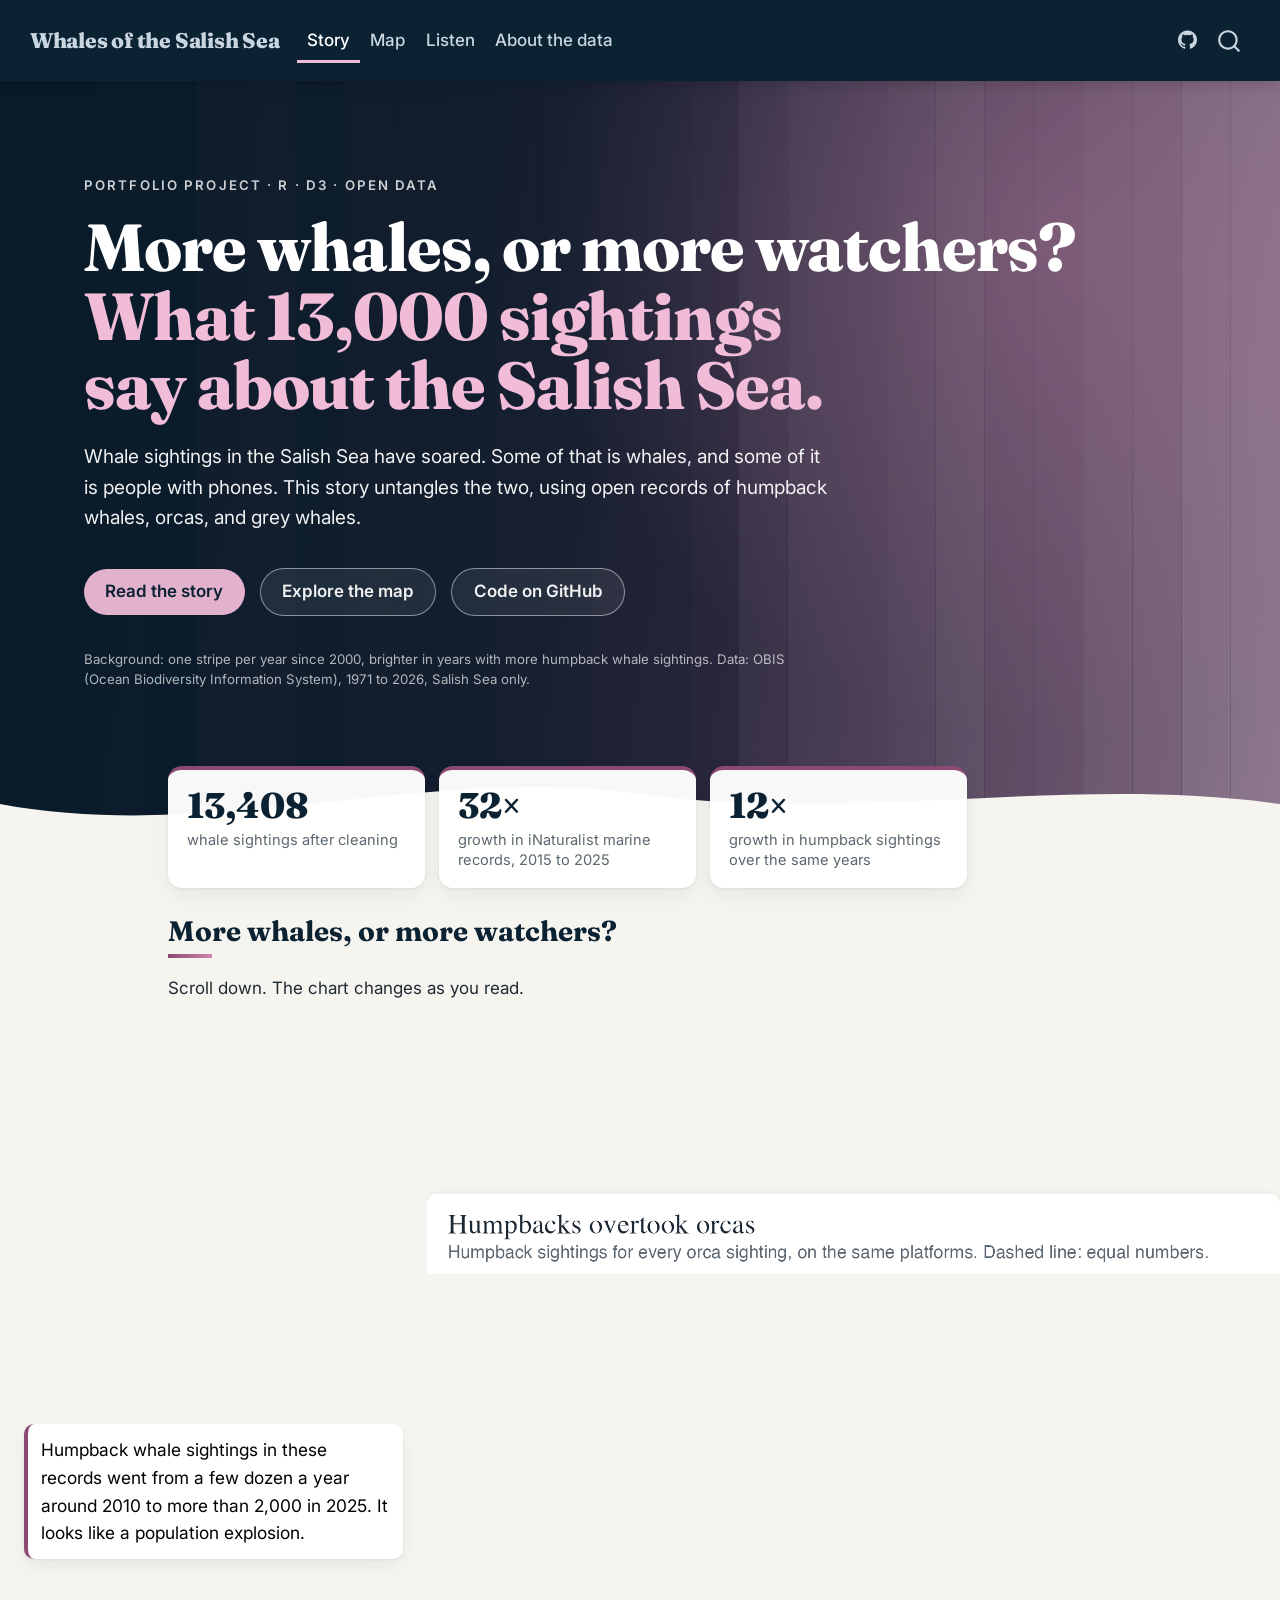
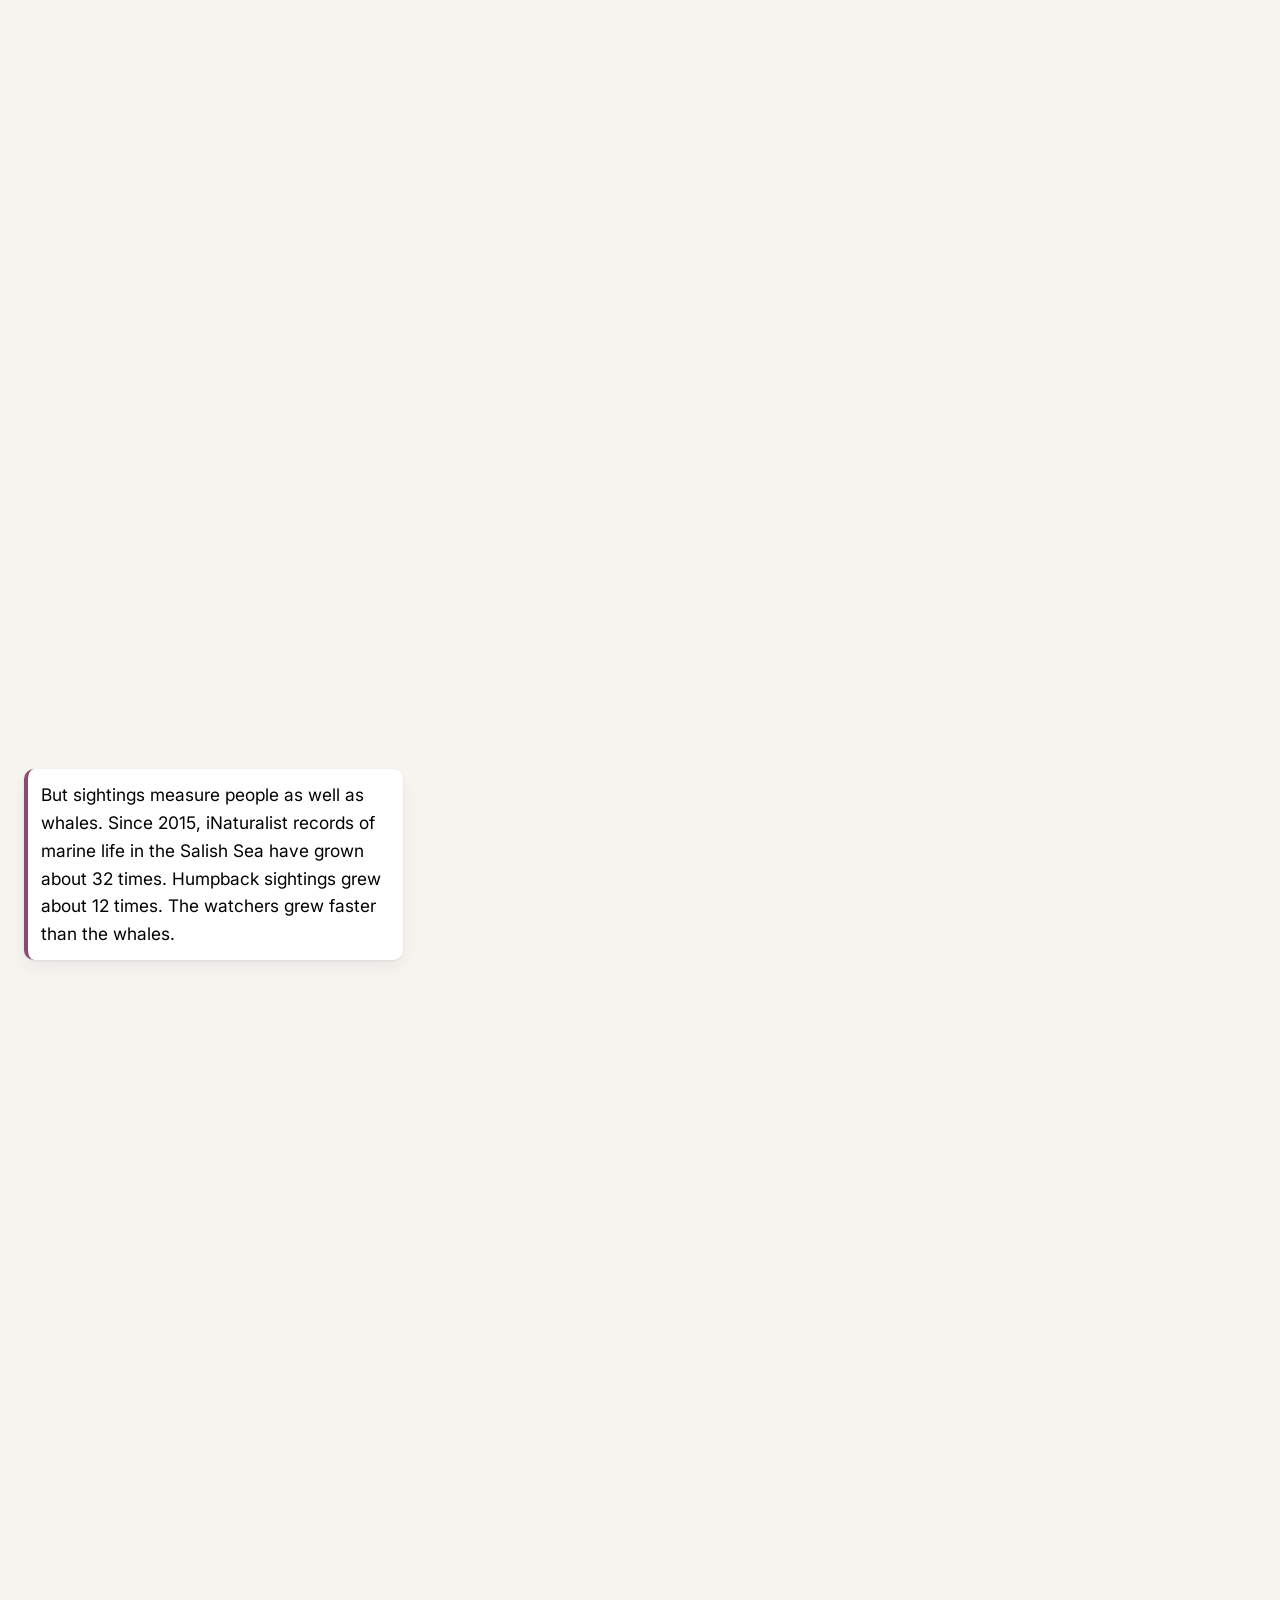
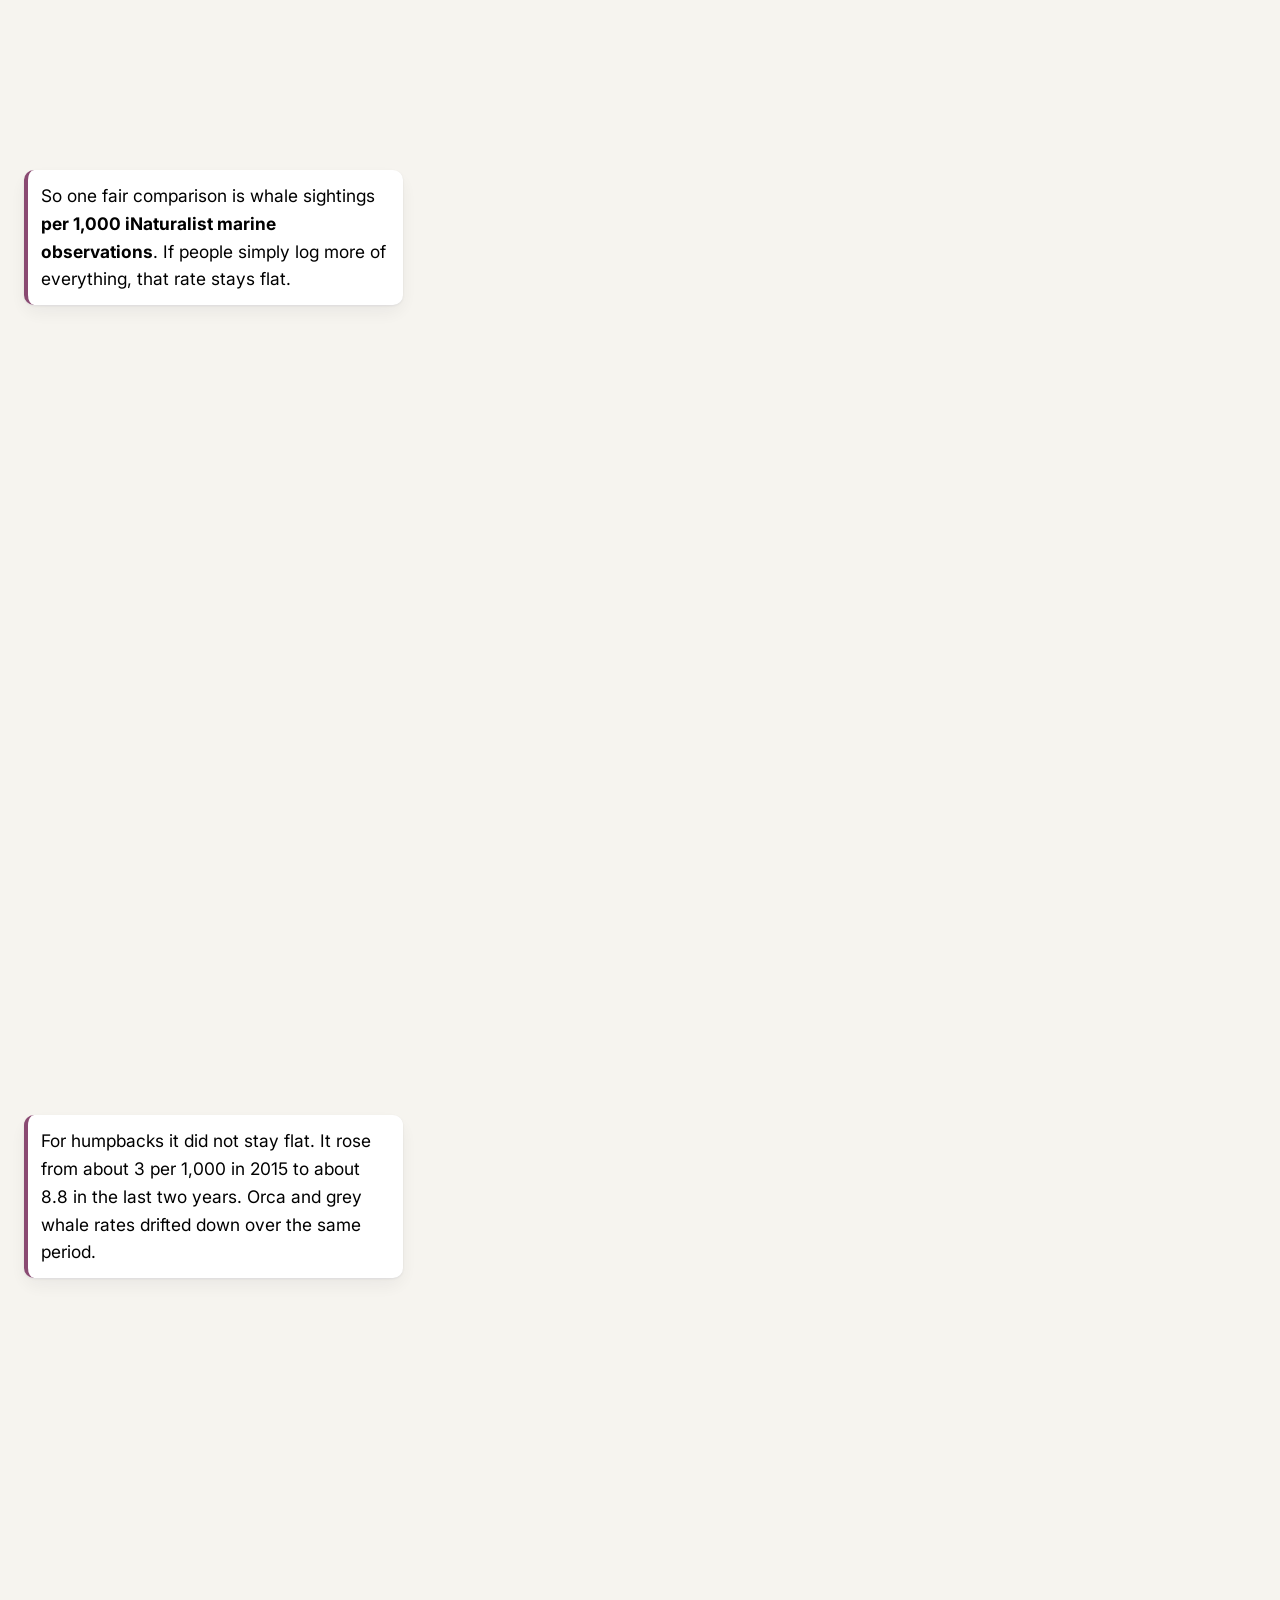
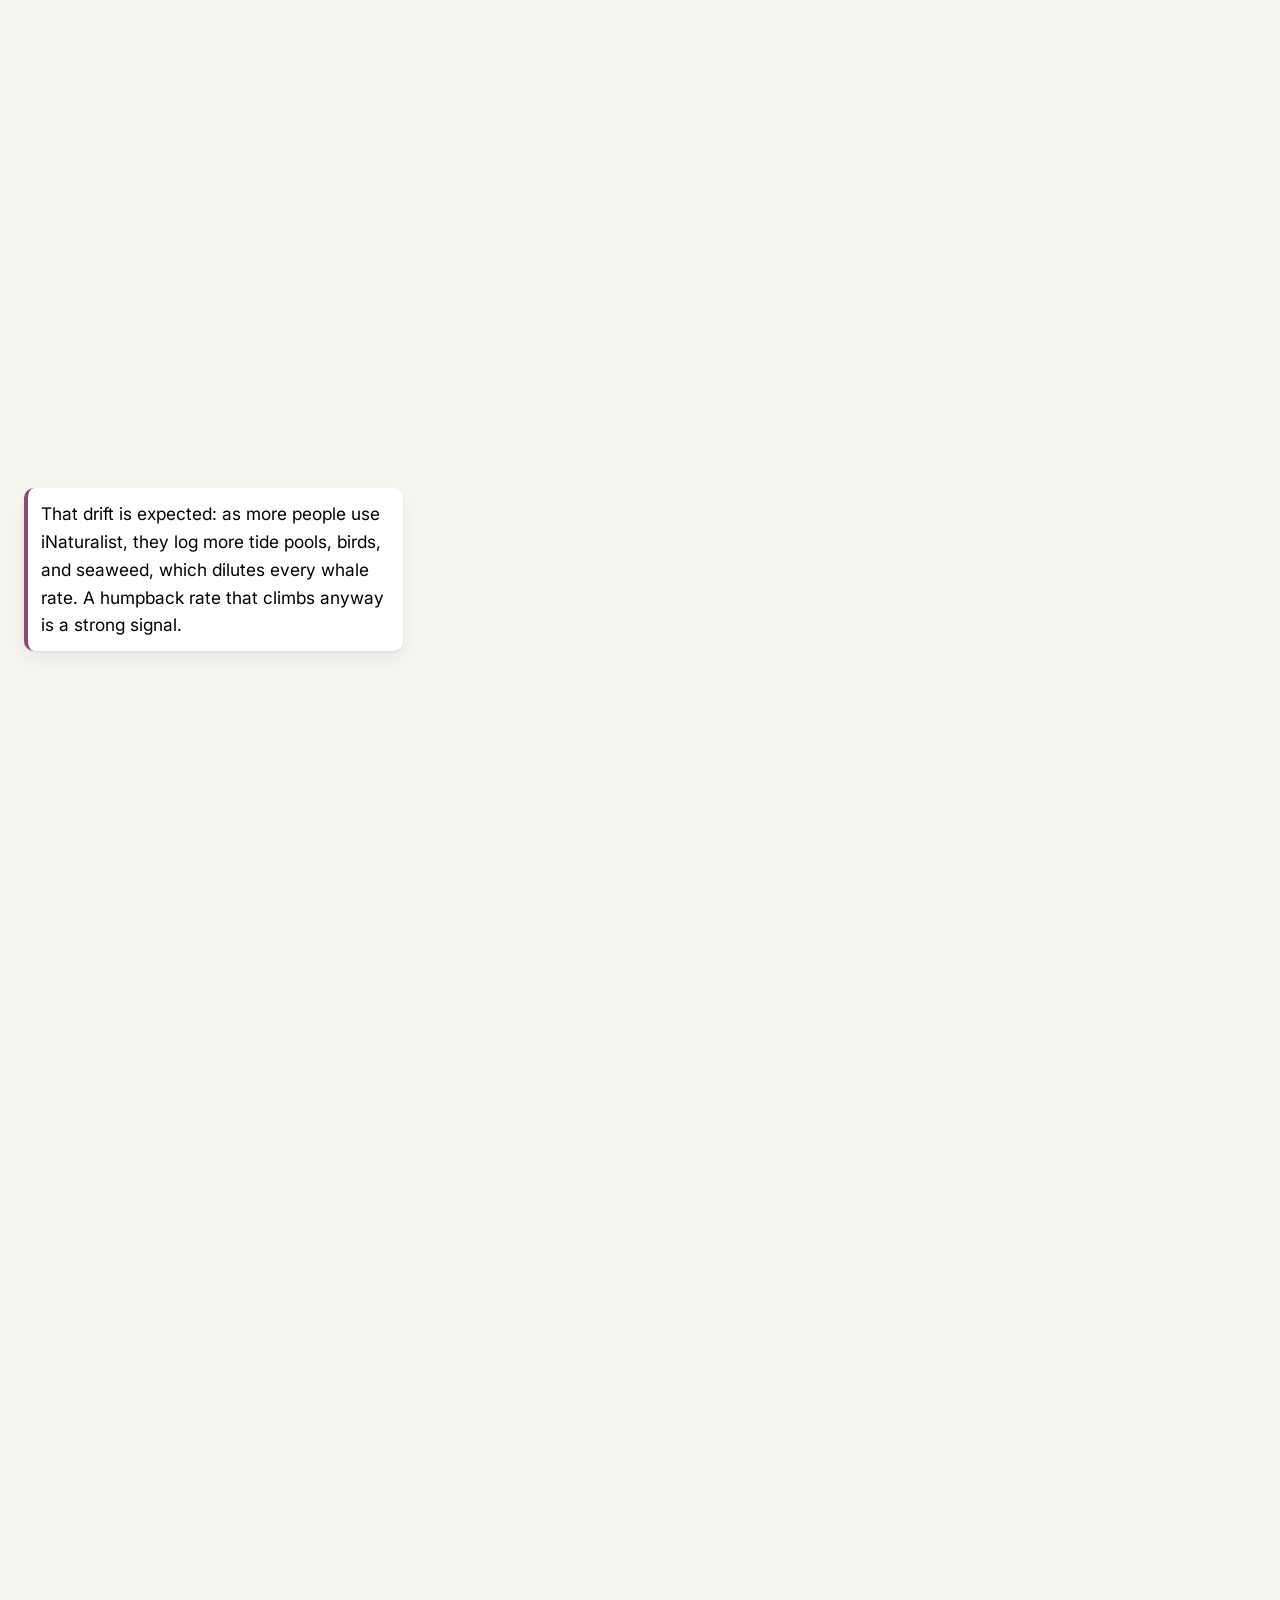
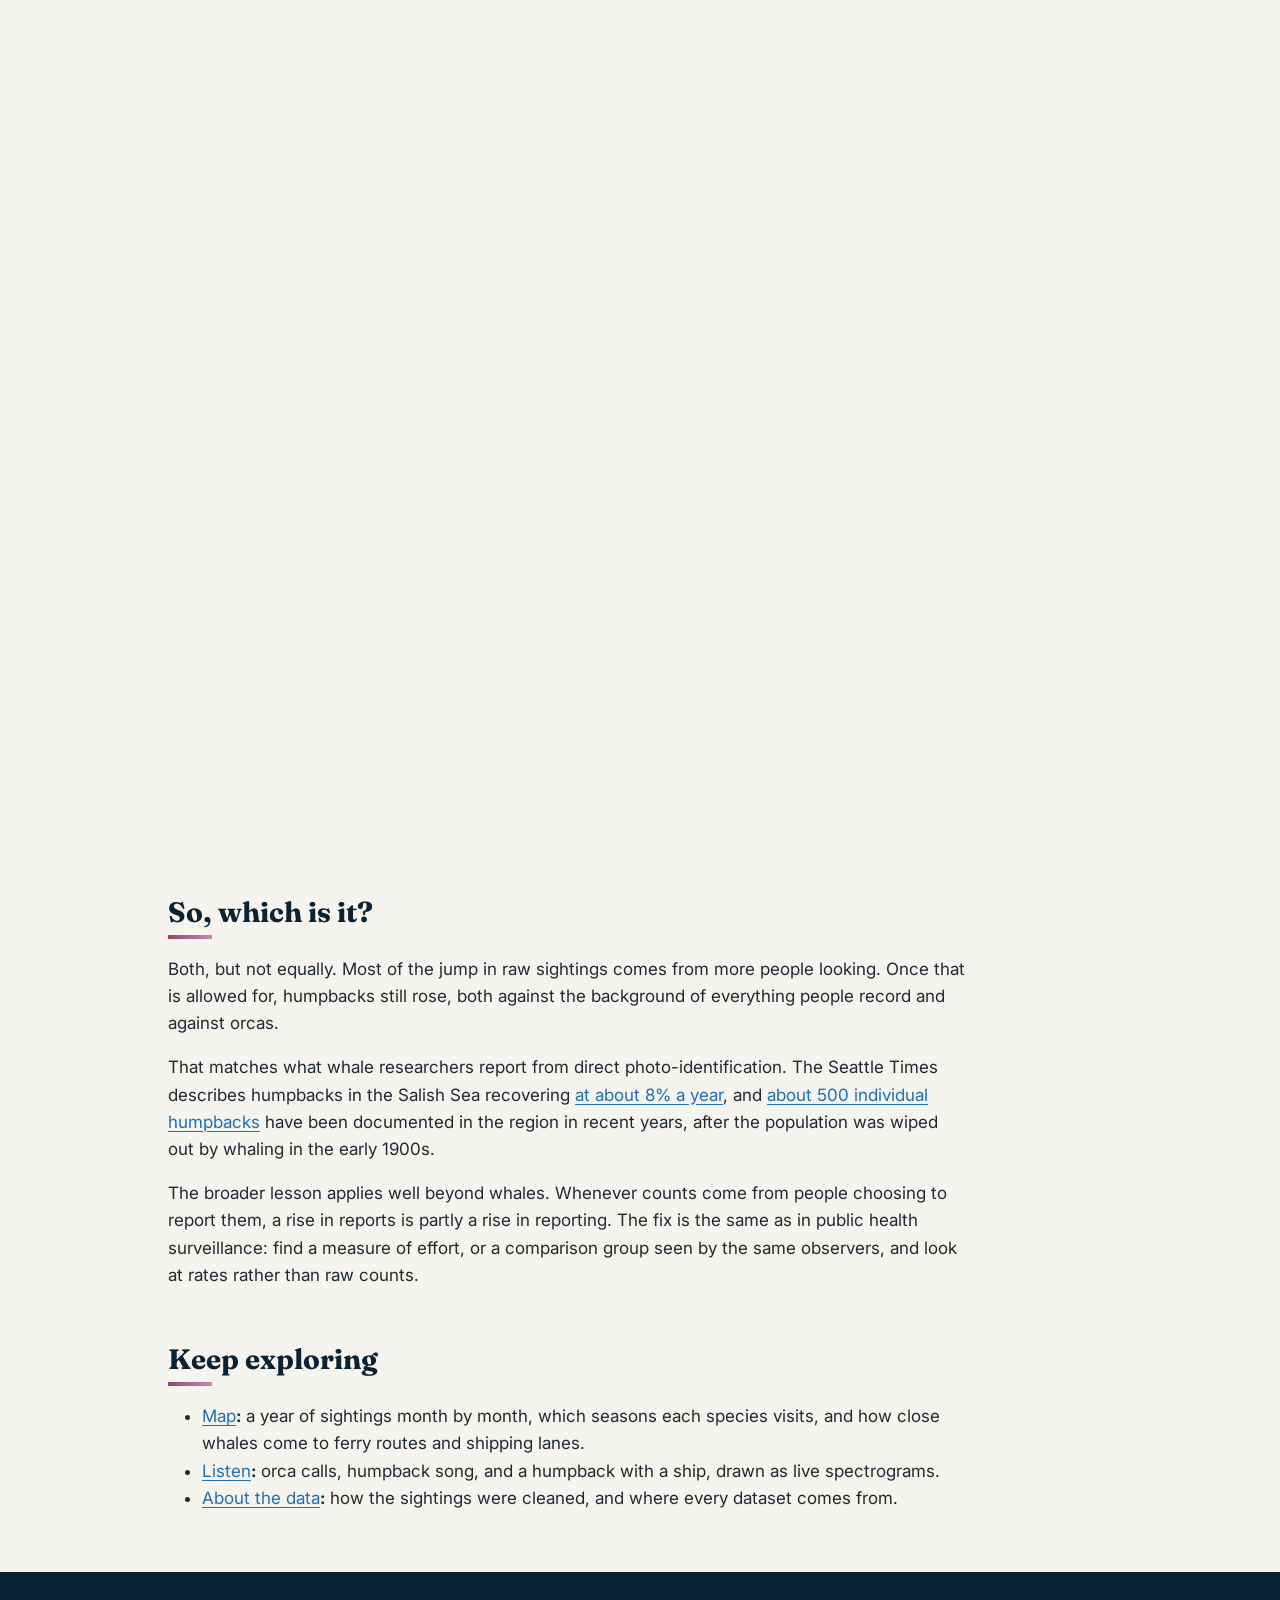
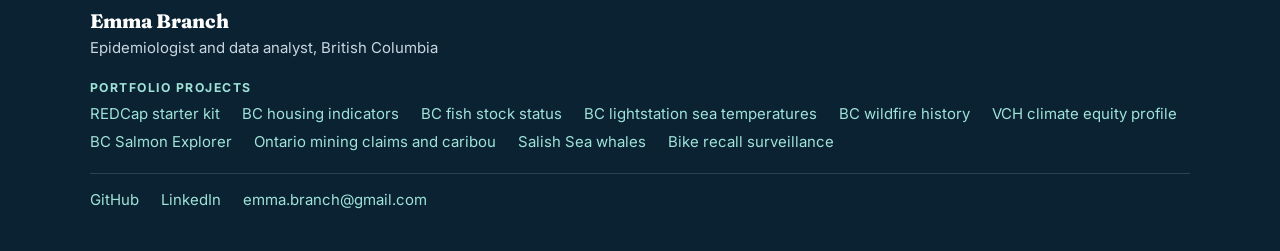
==== docs/index.html @ 7aef1700 "Shared footer with all 10 projects" ====
<!DOCTYPE html>
<html xmlns="http://www.w3.org/1999/xhtml" lang="en" xml:lang="en"><head>

<meta charset="utf-8">
<meta name="generator" content="quarto-1.11.9">

<meta name="viewport" content="width=device-width, initial-scale=1.0, user-scalable=yes">

<meta name="author" content="Emma Branch">
<meta name="description" content="An interactive data story about humpback whales, orcas, and grey whales in the Salish Sea, and how much of the rise in sightings is really more people watching.">

<title>Whales of the Salish Sea: more whales, or more watchers? – Whales of the Salish Sea</title>
<style>
/* Default styles provided by pandoc.
** See https://pandoc.org/MANUAL.html#variables-for-html for config info.
*/
span.smallcaps{font-variant: small-caps;}
div.columns{display: flex; gap: 1.5em;}
div.column{flex: auto;}
@media screen {
div.columns{gap: min(4vw, 1.5em);}
div.column{overflow-x: auto;}
}
div.hanging-indent{margin-left: 1.5em; text-indent: -1.5em;}
ul.task-list{list-style: none;}
ul.task-list li input[type="checkbox"] {
  width: 0.8em;
  margin: 0 0.8em 0.2em -1em; /* quarto-specific, see https://github.com/quarto-dev/quarto-cli/issues/4556 */ 
  vertical-align: middle;
}
</style>


<script src="site_libs/quarto-nav/quarto-nav.js"></script>
<script src="site_libs/quarto-nav/headroom.min.js"></script>
<script src="site_libs/clipboard/clipboard.min.js"></script>
<script src="site_libs/quarto-search/autocomplete.umd.js"></script>
<script src="site_libs/quarto-search/fuse.min.js"></script>
<script src="site_libs/quarto-search/quarto-search.js"></script>
<meta name="quarto:offset" content="./">
<script src="site_libs/quarto-html/quarto.js" type="module"></script>
<script src="site_libs/quarto-html/tabsets/tabsets.js" type="module"></script>
<script src="site_libs/quarto-html/scrollable-regions/scrollable-regions.js" type="module"></script>
<script src="site_libs/quarto-html/popper.min.js"></script>
<script src="site_libs/quarto-html/tippy.umd.min.js"></script>
<script src="site_libs/quarto-html/anchor.min.js"></script>
<link href="site_libs/quarto-html/tippy.css" rel="stylesheet">
<link href="site_libs/quarto-html/quarto-syntax-highlighting-63b5708e65d6cd79cd7618c58d0c21e7.css" rel="stylesheet" class="quarto-color-scheme" id="quarto-text-highlighting-styles">
<link href="site_libs/quarto-html/quarto-syntax-highlighting-dark-447e42e69aaa9833c0ba1b986f430b20.css" rel="stylesheet" class="quarto-color-scheme quarto-color-alternate" id="quarto-text-highlighting-styles">
<link href="site_libs/quarto-html/quarto-syntax-highlighting-63b5708e65d6cd79cd7618c58d0c21e7.css" rel="stylesheet" class="quarto-color-scheme-extra" id="quarto-text-highlighting-styles">
<script src="site_libs/bootstrap/bootstrap.min.js"></script>
<link href="site_libs/bootstrap/bootstrap-icons.css" rel="stylesheet">
<link href="site_libs/bootstrap/bootstrap-c3cf5d4534fd315db667bc5eae8d5d2c.min.css" rel="stylesheet" append-hash="true" class="quarto-color-scheme" id="quarto-bootstrap" data-mode="light">
<link href="site_libs/bootstrap/bootstrap-dark-dc28e4962d697a7794aa7ddeae166605.min.css" rel="stylesheet" append-hash="true" class="quarto-color-scheme quarto-color-alternate" id="quarto-bootstrap" data-mode="light">
<link href="site_libs/bootstrap/bootstrap-c3cf5d4534fd315db667bc5eae8d5d2c.min.css" rel="stylesheet" append-hash="true" class="quarto-color-scheme-extra" id="quarto-bootstrap" data-mode="light">
<script src="site_libs/quarto-contrib/intersection-observer-polyfill-1.0.0/intersection-observer.js"></script>
<script src="site_libs/quarto-contrib/scrollama-3.2.0/scrollama.min.js"></script>
<script src="site_libs/quarto-contrib/closeread-0.1.0/closeread.js"></script>
<script id="quarto-search-options" type="application/json">{
  "location": "navbar",
  "copy-button": false,
  "collapse-after": 3,
  "panel-placement": "end",
  "type": "overlay",
  "limit": 50,
  "keyboard-shortcut": [
    "f",
    "/",
    "s"
  ],
  "show-item-context": false,
  "language": {
    "search-no-results-text": "No results",
    "search-matching-documents-text": "matching documents",
    "search-copy-link-title": "Copy link to search",
    "search-hide-matches-text": "Hide additional matches",
    "search-more-match-text": "more match in this document",
    "search-more-matches-text": "more matches in this document",
    "search-clear-button-title": "Clear",
    "search-text-placeholder": "",
    "search-detached-cancel-button-title": "Cancel",
    "search-submit-button-title": "Submit",
    "search-label": "Search"
  }
}</script>
<meta cr-debug-mode="false">
<meta cr-remove-header-space="false">


<link rel="stylesheet" href="site_libs/quarto-contrib/quarto-project/qmd-lab/closeread/closeread.css">
</head>

<body class="nav-fixed quarto-light"><a id="quarto-skip-link" class="visually-hidden-focusable" href="#quarto-document-content">Skip to main content</a>

<div id="quarto-search-results"></div>
  <header id="quarto-header" class="headroom fixed-top">
    <nav class="navbar navbar-expand-lg " data-bs-theme="dark" aria-label="Site">
      <div class="navbar-container container-fluid">
      <div class="navbar-brand-container mx-auto">
    <a class="navbar-brand" href="./index.html">
    <span class="navbar-title">Whales of the Salish Sea</span>
    </a>
  </div>
          <button class="navbar-toggler" type="button" data-bs-toggle="collapse" data-bs-target="#navbarCollapse" aria-controls="navbarCollapse" aria-expanded="false" aria-label="Toggle navigation" onclick="if (window.quartoToggleHeadroom) { window.quartoToggleHeadroom(); }">
  <span class="navbar-toggler-icon"></span>
</button>
          <div class="collapse navbar-collapse" id="navbarCollapse">
            <ul class="navbar-nav navbar-nav-scroll me-auto">
  <li class="nav-item">
    <a class="nav-link active" href="./index.html" aria-current="page"> 
<span class="menu-text">Story</span></a>
  </li>  
  <li class="nav-item">
    <a class="nav-link" href="./map.html"> 
<span class="menu-text">Map</span></a>
  </li>  
  <li class="nav-item">
    <a class="nav-link" href="./listen.html"> 
<span class="menu-text">Listen</span></a>
  </li>  
  <li class="nav-item">
    <a class="nav-link" href="./about.html"> 
<span class="menu-text">About the data</span></a>
  </li>  
</ul>
            <ul class="navbar-nav navbar-nav-scroll ms-auto">
  <li class="nav-item compact">
    <a class="nav-link" href="https://github.com/emmabranch/salish-sea-whales"> <i class="bi bi-github" role="img" aria-label="Code on GitHub">
</i> 
<span class="menu-text"></span></a>
  </li>  
</ul>
          </div> <!-- /navcollapse -->
            <div class="quarto-navbar-tools">
</div>
            <div id="quarto-search" class="" title="Search"></div>
      </div> <!-- /container-fluid -->
    </nav>
</header>
<!-- content -->
<div id="quarto-content" class="quarto-container page-columns page-rows-contents page-layout-full page-navbar">
<!-- sidebar -->
<!-- margin-sidebar -->
    
<!-- main -->
<main class="content page-columns page-full column-body" id="quarto-document-content" tabindex="-1">
      <!-- user-provided yaml closeread style options -->
      <style>
        :root {
          --cr-narrative-background-color-overlay: rgba(11, 34, 51, 0.92);
--cr-narrative-background-color-sidebar: transparent;
--cr-section-background-color: transparent;
--cr-narrative-text-color-overlay: #ffffff;
        }
      </style>
    

<header id="title-block-header" class="quarto-title-block default">
<div class="quarto-title">
</div>

<div>
  <div class="description">
    An interactive data story about humpback whales, orcas, and grey whales in the Salish Sea, and how much of the rise in sightings is really more people watching.
  </div>
</div>


<div class="quarto-title-meta column-body">

    <div>
    <div class="quarto-title-meta-heading">Author</div>
    <div class="quarto-title-meta-contents">
             <p>Emma Branch </p>
          </div>
  </div>
    
  
    
  </div>
  


</header>


<div class="hero-full column-screen">
<div class="hero-bg">
<svg viewbox="0 0 26 1" preserveaspectratio="none" aria-hidden="true">
<rect x="0" y="0" width="1" height="1" fill="#22324A"></rect><rect x="1" y="0" width="1" height="1" fill="#22324A"></rect><rect x="2" y="0" width="1" height="1" fill="#3A354F"></rect><rect x="3" y="0" width="1" height="1" fill="#22324A"></rect><rect x="4" y="0" width="1" height="1" fill="#724164"></rect><rect x="5" y="0" width="1" height="1" fill="#7A4469"></rect><rect x="6" y="0" width="1" height="1" fill="#463752"></rect><rect x="7" y="0" width="1" height="1" fill="#673D5D"></rect><rect x="8" y="0" width="1" height="1" fill="#5F3A58"></rect><rect x="9" y="0" width="1" height="1" fill="#5B3A57"></rect><rect x="10" y="0" width="1" height="1" fill="#6D3F61"></rect><rect x="11" y="0" width="1" height="1" fill="#724164"></rect><rect x="12" y="0" width="1" height="1" fill="#82476D"></rect><rect x="13" y="0" width="1" height="1" fill="#82476D"></rect><rect x="14" y="0" width="1" height="1" fill="#8C4C74"></rect><rect x="15" y="0" width="1" height="1" fill="#BE779F"></rect><rect x="16" y="0" width="1" height="1" fill="#D28AB1"></rect><rect x="17" y="0" width="1" height="1" fill="#D088B0"></rect><rect x="18" y="0" width="1" height="1" fill="#D692B7"></rect><rect x="19" y="0" width="1" height="1" fill="#E0A1C3"></rect><rect x="20" y="0" width="1" height="1" fill="#D691B6"></rect><rect x="21" y="0" width="1" height="1" fill="#D692B7"></rect><rect x="22" y="0" width="1" height="1" fill="#DFA0C2"></rect><rect x="23" y="0" width="1" height="1" fill="#E2A5C6"></rect><rect x="24" y="0" width="1" height="1" fill="#EDB7D4"></rect><rect x="25" y="0" width="1" height="1" fill="#F0BCD8"></rect>
</svg>
</div>
<div class="hero-inner">
<p><span class="eyebrow">Portfolio project · R · D3 · open data</span></p>
<section id="more-whales-or-more-watchers-what-13000-sightings-say-about-the-salish-sea." class="level1">
<h1>More whales, or more watchers? <span class="accent">What 13,000 sightings say about the Salish Sea.</span></h1>
<p>Whale sightings in the Salish Sea have soared. Some of that is whales, and some of it is people with phones. This story untangles the two, using open records of humpback whales, orcas, and grey whales.</p>
<p><a href="#more-whales-or-more-watchers" class="btn btn-accent">Read the story</a> <a href="./map.html" class="btn btn-ghost">Explore the map</a> <a href="https://github.com/emmabranch/salish-sea-whales" class="btn btn-ghost">Code on GitHub</a></p>
<p><span class="hero-note">Background: one stripe per year since 2000, brighter in years with more humpback whale sightings. Data: OBIS (Ocean Biodiversity Information System), 1971 to 2026, Salish Sea only.</span></p>
</section>
</div>
<svg class="hero-wave" viewbox="0 0 1440 80" preserveaspectratio="none" aria-hidden="true"><path d="M0,40 C240,80 480,0 720,30 C960,60 1200,10 1440,40 L1440,80 L0,80 Z"></path></svg>
</div>
<div class="stat-row lift">
<div class="stat-box">
<span class="num">13,408</span><span class="lab">whale sightings after cleaning</span>
</div>
<div class="stat-box">
<span class="num">32×</span><span class="lab">growth in iNaturalist marine records, 2015 to 2025</span>
</div>
<div class="stat-box">
<span class="num">12×</span><span class="lab">growth in humpback sightings over the same years</span>
</div>
</div>
<section id="more-whales-or-more-watchers" class="level2">
<h2 class="anchored" data-anchor-id="more-whales-or-more-watchers">More whales, or more watchers?</h2>
<p>Scroll down. The chart changes as you read.</p>
<div class="cr-section cr-column-screen sidebar-left">
<div class="narrative-col">
<div class="trigger new-trigger" data-focus-on="cr-watchers">
<div class="narrative">
<p>Humpback whale sightings in these records went from a few dozen a year around 2010 to more than 2,000 in 2025. It looks like a population explosion.</p>
</div>
</div>
<div class="trigger new-trigger" data-focus-on="cr-watchers">
<div class="narrative">
<p>But sightings measure people as well as whales. Since 2015, iNaturalist records of marine life in the Salish Sea have grown about 32 times. Humpback sightings grew about 12 times. The watchers grew faster than the whales.</p>
</div>
</div>
<div class="trigger new-trigger" data-focus-on="cr-rate">
<div class="narrative">
<p>So one fair comparison is whale sightings <strong>per 1,000 iNaturalist marine observations</strong>. If people simply log more of everything, that rate stays flat.</p>
</div>
</div>
<div class="trigger new-trigger" data-focus-on="cr-rate">
<div class="narrative">
<p>For humpbacks it did not stay flat. It rose from about 3 per 1,000 in 2015 to about 8.8 in the last two years. Orca and grey whale rates drifted down over the same period.</p>
</div>
</div>
<div class="trigger new-trigger" data-focus-on="cr-rate">
<div class="narrative">
<p>That drift is expected: as more people use iNaturalist, they log more tide pools, birds, and seaweed, which dilutes every whale rate. A humpback rate that climbs anyway is a strong signal.</p>
</div>
</div>
<div class="trigger new-trigger" data-focus-on="cr-rate">
<div class="narrative">
<p>Look at 2020. iNaturalist records nearly doubled while every whale rate hit its lowest point. A likely explanation is that whale-watching boats largely stopped during the pandemic while beachcombing boomed.</p>
</div>
</div>
<div class="trigger new-trigger" data-focus-on="cr-orca">
<div class="narrative">
<p>A second comparison uses orcas as a yardstick, because the same people on the same platforms report both. In 2010 and 2011 there were fewer humpback sightings than orca sightings. Since 2015 there have been three to eight humpbacks for every orca.</p>
</div>
</div>
<div class="trigger new-trigger" data-focus-on="cr-orca">
<div class="narrative">
<p>This comparison is conservative. Sightings of Bigg’s (mammal-eating) killer whales have <a href="https://www.cbc.ca/1.7295135">risen too, tied to a growing harbour seal population</a>, so humpbacks have outpaced a rising yardstick.</p>
</div>
</div>
</div>
<div class="sticky-col">
<div class="sticky-col-stack">
<div id="cr-watchers" class="sticky">
<p><img src="story/assets/watchers-vs-whales.png" class="img-fluid" alt="Line chart on a multiplier scale. Since 2015, iNaturalist marine observations in the Salish Sea grew about 32 times, while humpback whale sightings grew about 12 times."></p>
</div>
<div id="cr-rate" class="sticky">
<p><img src="story/assets/per-1000-observations.png" class="img-fluid" alt="Line chart of whale sightings per 1,000 iNaturalist marine observations from 2015. Humpbacks rise from about 3 to about 8 or 9, orcas fall, and grey whales stay low. 2020 is the lowest year for all three."></p>
</div>
<div id="cr-orca" class="sticky">
<p><img src="story/assets/humpbacks-per-orca.png" class="img-fluid" alt="Bar chart of humpback sightings per orca sighting each year since 2010. Below 1 in 2010 and 2011, then between 3 and 8 from 2015 onward."></p>
</div>
</div>
</div>
</div>
</section>
<section id="so-which-is-it" class="level2">
<h2 class="anchored" data-anchor-id="so-which-is-it">So, which is it?</h2>
<p>Both, but not equally. Most of the jump in raw sightings comes from more people looking. Once that is allowed for, humpbacks still rose, both against the background of everything people record and against orcas.</p>
<p>That matches what whale researchers report from direct photo-identification. The Seattle Times describes humpbacks in the Salish Sea recovering <a href="https://www.spokesman.com/stories/2026/may/17/how-the-humpback-whale-made-a-massive-comeback-in-/">at about 8% a year</a>, and <a href="https://www.cbc.ca/1.6221049">about 500 individual humpbacks</a> have been documented in the region in recent years, after the population was wiped out by whaling in the early 1900s.</p>
<p>The broader lesson applies well beyond whales. Whenever counts come from people choosing to report them, a rise in reports is partly a rise in reporting. The fix is the same as in public health surveillance: find a measure of effort, or a comparison group seen by the same observers, and look at rates rather than raw counts.</p>
</section>
<section id="keep-exploring" class="level2">
<h2 class="anchored" data-anchor-id="keep-exploring">Keep exploring</h2>
<ul>
<li><strong><a href="./map.html">Map</a>:</strong> a year of sightings month by month, which seasons each species visits, and how close whales come to ferry routes and shipping lanes.</li>
<li><strong><a href="./listen.html">Listen</a>:</strong> orca calls, humpback song, and a humpback with a ship, drawn as live spectrograms.</li>
<li><strong><a href="./about.html">About the data</a>:</strong> how the sightings were cleaned, and where every dataset comes from.</li>
</ul>


</section>

</main> <!-- /main -->
<!-- Shared portfolio footer. Master copy: /Users/ecox/projects/_brand-kit/footer.html -->
<footer class="eb-footer" role="contentinfo">
  <div class="eb-footer-inner">
    <div class="eb-footer-name">Emma Branch</div>
    <div class="eb-footer-tag">Epidemiologist and data analyst, British Columbia</div>
    <div class="eb-footer-heading">Portfolio projects</div>
    <nav class="eb-footer-projects" aria-label="Portfolio projects">
      <a href="https://emmabranch.github.io/redcap-starter-kit/">REDCap starter kit</a>
      <a href="https://emmabranch.github.io/bc-housing-indicators/">BC housing indicators</a>
      <a href="https://emmabranch.github.io/bc-fish-stock-status/">BC fish stock status</a>
      <a href="https://emmabranch.github.io/bc-lightstation-qc/">BC lightstation sea temperatures</a>
      <a href="https://emmabranch.github.io/bc-wildfire-bigquery/">BC wildfire history</a>
      <a href="https://emmabranch.github.io/vch-climate-equity-profile/">VCH climate equity profile</a>
      <a href="https://emmabranch.shinyapps.io/bc-salmon-explorer">BC Salmon Explorer</a>
      <a href="https://emmabranch.github.io/ontario-claims-caribou/">Ontario mining claims and caribou</a>
      <a href="https://emmabranch.github.io/salish-sea-whales/">Salish Sea whales</a>
      <a href="https://emmabranch.github.io/bike-recall-surveillance/">Bike recall surveillance</a>
    </nav>
    <div class="eb-footer-contact">
      <a href="https://github.com/emmabranch">GitHub</a>
      <a href="https://www.linkedin.com/in/embranch/">LinkedIn</a>
      <a href="mailto:emma.branch@gmail.com">emma.branch@gmail.com</a>
    </div>
  </div>
</footer>
<script>
  /* Quarto places included HTML inside the page layout. Move the top bar
     and footer to the edges of the page so they span the full width. */
  document.addEventListener("DOMContentLoaded", function () {
    var bar = document.querySelector(".eb-topbar");
    if (bar) document.body.insertBefore(bar, document.body.firstChild);
    /* Optional hero for single-page reports (report-hero.html): put it
       straight after the top bar, above the report itself. */
    var rhero = document.querySelector(".eb-report-hero");
    if (rhero) {
      if (bar) bar.parentNode.insertBefore(rhero, bar.nextSibling);
      else document.body.insertBefore(rhero, document.body.firstChild);
      document.body.classList.add("has-report-hero");
      /* The report card is lifted over the hero, which makes each section's
         offsetTop relative to the card instead of the page. Quarto's table of
         contents reads offsetTop, so give each section its true page position. */
      document.querySelectorAll("main.content section[id]").forEach(function (sec) {
        Object.defineProperty(sec, "offsetTop", {
          configurable: true,
          get: function () { return this.getBoundingClientRect().top + window.scrollY; }
        });
      });
      /* Optional background stripes drawn by R inside the report
         (a div with class "eb-hero-stripes"): move them into the hero. */
      var stripes = document.querySelector(".eb-hero-stripes");
      if (stripes) { stripes.classList.add("hero-bg"); rhero.insertBefore(stripes, rhero.firstChild); }
    }
    var foot = document.querySelector(".eb-footer");
    if (foot) {
      /* On websites, put it just above Quarto's own footer (which holds the
         project disclaimer); otherwise at the very end of the page. */
      var qfoot = document.querySelector("footer.footer");
      if (qfoot) qfoot.parentNode.insertBefore(foot, qfoot);
      else document.body.appendChild(foot);
    }
    /* On phones, close the navbar menu after a link is tapped. Links to a
       section of the same page don't reload it, so the menu would stay open. */
    document.querySelectorAll(".navbar-collapse .nav-link:not(.dropdown-toggle)").forEach(function (link) {
      link.addEventListener("click", function () {
        var menu = document.querySelector(".navbar-collapse.show");
        if (menu && window.bootstrap) window.bootstrap.Collapse.getOrCreateInstance(menu).hide();
      });
    });
    /* Hide Quarto's empty footer columns so they don't add space on phones */
    document.querySelectorAll(".nav-footer-left, .nav-footer-right").forEach(function (el) {
      if (!el.children.length && !el.textContent.replace(/[\s\u00a0]/g, "")) el.style.display = "none";
    });
  });
</script>
<script id="quarto-html-after-body" type="application/javascript">
  window.document.addEventListener("DOMContentLoaded", function (event) {
    const icon = "";
    const anchorJS = new window.AnchorJS();
    anchorJS.options = {
      placement: 'right',
      icon: icon
    };
    anchorJS.add('.anchored');
    const isCodeAnnotation = (el) => {
      for (const clz of el.classList) {
        if (clz.startsWith('code-annotation-')) {                     
          return true;
        }
      }
      return false;
    }
    const onCopySuccess = function(e) {
      // button target
      const button = e.trigger;
      // don't keep focus
      button.blur();
      // flash "checked"
      button.classList.add('code-copy-button-checked');
      var currentTitle = button.getAttribute("title");
      button.setAttribute("title", "Copied!");
      let tooltip;
      if (window.bootstrap) {
        button.setAttribute("data-bs-toggle", "tooltip");
        button.setAttribute("data-bs-placement", "left");
        button.setAttribute("data-bs-title", "Copied!");
        tooltip = new bootstrap.Tooltip(button, 
          { trigger: "manual", 
            customClass: "code-copy-button-tooltip",
            offset: [0, -8]});
        tooltip.show();    
      }
      setTimeout(function() {
        if (tooltip) {
          tooltip.hide();
          button.removeAttribute("data-bs-title");
          button.removeAttribute("data-bs-toggle");
          button.removeAttribute("data-bs-placement");
        }
        button.setAttribute("title", currentTitle);
        button.classList.remove('code-copy-button-checked');
      }, 1000);
      // clear code selection
      e.clearSelection();
    }
    const getTextToCopy = function(trigger) {
      const outerScaffold = trigger.parentElement.cloneNode(true);
      const codeEl = outerScaffold.querySelector('code');
      for (const childEl of codeEl.children) {
        if (isCodeAnnotation(childEl)) {
          childEl.remove();
        }
      }
      return codeEl.innerText;
    }
    const clipboard = new window.ClipboardJS('.code-copy-button:not([data-in-quarto-modal])', {
      text: getTextToCopy
    });
    clipboard.on('success', onCopySuccess);
    if (window.document.getElementById('quarto-embedded-source-code-modal')) {
      const clipboardModal = new window.ClipboardJS('.code-copy-button[data-in-quarto-modal]', {
        text: getTextToCopy,
        container: window.document.getElementById('quarto-embedded-source-code-modal')
      });
      clipboardModal.on('success', onCopySuccess);
    }
      var localhostRegex = new RegExp(/^(?:http|https):\/\/localhost\:?[0-9]*\//);
      var mailtoRegex = new RegExp(/^mailto:/);
        var filterRegex = new RegExp("https:\/\/emmabranch\.github\.io\/salish-sea-whales\/");
      var isInternal = (href) => {
          return filterRegex.test(href) || localhostRegex.test(href) || mailtoRegex.test(href);
      }
      // Inspect non-navigation links and adorn them if external
      window.quartoDecorateExternalLinks = function (root) {
     var links = (root || window.document).querySelectorAll('a[href]:not(.nav-link):not(.navbar-brand):not(.toc-action):not(.sidebar-link):not(.sidebar-item-toggle):not(.pagination-link):not(.no-external):not([aria-hidden]):not(.dropdown-item):not(.quarto-navigation-tool):not(.about-link)');
      for (var i=0; i<links.length; i++) {
        const link = links[i];
        if (!isInternal(link.href)) {
          // undo the damage that might have been done by quarto-nav.js in the case of
          // links that we want to consider external
          if (link.dataset.originalHref !== undefined) {
            link.href = link.dataset.originalHref;
          }
          if (!link.classList.contains('no-external-icon')) {
          }
        }
      }
      };
      window.quartoDecorateExternalLinks(window.document);
    // Esc closes the popup (WCAG 1.4.13) and focus leaving both trigger and
    // popup closes it (WCAG 2.4.11); tippy handles neither for interactive popups.
    const hideOnEscAndFocusOut = {
      name: 'hideOnEscAndFocusOut',
      defaultValue: true,
      fn(instance) {
        const dismiss = () => {
          // A show scheduled by the trigger delay would otherwise reopen it
          instance.clearDelayTimeouts();
          instance.hide();
        };
        const onKeyDown = (event) => {
          if (event.key !== 'Escape') {
            return;
          }
          // Keep Esc from also reaching page handlers (e.g. reveal.js overview),
          // except an open reveal.js slide menu, which Esc should close too.
          // The menu handles keys only when its keyboard option is on.
          const menuHandlesEsc = window.Reveal?.getPlugin?.('menu')?.isOpen() &&
            window.Reveal.getConfig().menu?.keyboard !== false;
          if (!menuHandlesEsc) {
            event.stopPropagation();
          }
          if (instance.popper.contains(window.document.activeElement)) {
            // Disabled while refocusing so the focus trigger does not reopen it
            instance.disable();
            instance.reference.focus();
            instance.enable();
          }
          dismiss();
        };
        const onFocusOut = (event) => {
          const target = event.relatedTarget;
          if (target && !instance.reference.contains(target) &&
              !instance.popper.contains(target)) {
            dismiss();
          }
        };
        // On the trigger too: a click trigger (code-annotations: select) has no
        // blur handling. Attached for the instance's lifetime so leaving the
        // trigger also cancels a show still pending on the trigger delay.
        instance.reference.addEventListener('focusout', onFocusOut);
        return {
          onShow() {
            window.document.addEventListener('keydown', onKeyDown, true);
            instance.popper.addEventListener('focusout', onFocusOut);
          },
          onHide() {
            window.document.removeEventListener('keydown', onKeyDown, true);
            instance.popper.removeEventListener('focusout', onFocusOut);
          },
          onDestroy() {
            instance.reference.removeEventListener('focusout', onFocusOut);
          },
        };
      },
    };
    function tippyHover(el, contentFn, onTriggerFn, onUntriggerFn) {
      const config = {
        allowHTML: true,
        maxWidth: 500,
        delay: 100,
        arrow: false,
        appendTo: function(el) {
            return el.parentElement;
        },
        interactive: true,
        interactiveBorder: 10,
        theme: 'quarto',
        placement: 'bottom-start',
        plugins: [hideOnEscAndFocusOut],
      };
      if (contentFn) {
        config.content = contentFn;
      }
      if (onTriggerFn) {
        config.onTrigger = onTriggerFn;
      }
      if (onUntriggerFn) {
        config.onUntrigger = onUntriggerFn;
      }
      window.tippy(el, config); 
    }
    const noterefs = window.document.querySelectorAll('a[role="doc-noteref"]');
    for (var i=0; i<noterefs.length; i++) {
      const ref = noterefs[i];
      tippyHover(ref, function() {
        // use id or data attribute instead here
        let href = ref.getAttribute('data-footnote-href') || ref.getAttribute('href');
        try { href = new URL(href).hash; } catch {}
        const id = href.replace(/^#\/?/, "");
        const note = window.document.getElementById(id);
        if (note) {
          return note.innerHTML;
        } else {
          return "";
        }
      });
    }
    const xrefs = window.document.querySelectorAll('a.quarto-xref');
    const processXRef = (id, note) => {
      // Strip column container classes
      const stripColumnClz = (el) => {
        el.classList.remove("page-full", "page-columns");
        if (el.children) {
          for (const child of el.children) {
            stripColumnClz(child);
          }
        }
      }
      stripColumnClz(note)
      if (id === null || id.startsWith('sec-')) {
        // Special case sections, only their first couple elements
        const container = document.createElement("div");
        if (note.children && note.children.length > 2) {
          container.appendChild(note.children[0].cloneNode(true));
          for (let i = 1; i < note.children.length; i++) {
            const child = note.children[i];
            if (child.tagName === "P" && child.innerText === "") {
              continue;
            } else {
              container.appendChild(child.cloneNode(true));
              break;
            }
          }
          if (window.Quarto?.typesetMath) {
            window.Quarto.typesetMath(container);
          }
          return container.innerHTML
        } else {
          if (window.Quarto?.typesetMath) {
            window.Quarto.typesetMath(note);
          }
          return note.innerHTML;
        }
      } else {
        // Remove any anchor links if they are present
        const anchorLink = note.querySelector('a.anchorjs-link');
        if (anchorLink) {
          anchorLink.remove();
        }
        if (window.Quarto?.typesetMath) {
          window.Quarto.typesetMath(note);
        }
        if (note.classList.contains("callout")) {
          return note.outerHTML;
        } else {
          return note.innerHTML;
        }
      }
    }
    for (var i=0; i<xrefs.length; i++) {
      const xref = xrefs[i];
      tippyHover(xref, undefined, function(instance) {
        instance.disable();
        let url = xref.getAttribute('href');
        let hash = undefined; 
        if (url.startsWith('#')) {
          hash = url;
        } else {
          try { hash = new URL(url).hash; } catch {}
        }
        if (hash) {
          const id = hash.replace(/^#\/?/, "");
          const note = window.document.getElementById(id);
          if (note !== null) {
            try {
              const html = processXRef(id, note.cloneNode(true));
              instance.setContent(html);
            } finally {
              instance.enable();
              instance.show();
            }
          } else {
            // See if we can fetch this
            fetch(url.split('#')[0])
            .then(res => res.text())
            .then(html => {
              const parser = new DOMParser();
              const htmlDoc = parser.parseFromString(html, "text/html");
              const note = htmlDoc.getElementById(id);
              if (note !== null) {
                const html = processXRef(id, note);
                instance.setContent(html);
              } 
            }).finally(() => {
              instance.enable();
              instance.show();
            });
          }
        } else {
          // See if we can fetch a full url (with no hash to target)
          // This is a special case and we should probably do some content thinning / targeting
          fetch(url)
          .then(res => res.text())
          .then(html => {
            const parser = new DOMParser();
            const htmlDoc = parser.parseFromString(html, "text/html");
            const note = htmlDoc.querySelector('main.content');
            if (note !== null) {
              // This should only happen for chapter cross references
              // (since there is no id in the URL)
              // remove the first header
              if (note.children.length > 0 && note.children[0].tagName === "HEADER") {
                note.children[0].remove();
              }
              const html = processXRef(null, note);
              instance.setContent(html);
            } 
          }).finally(() => {
            instance.enable();
            instance.show();
          });
        }
      }, function(instance) {
      });
    }
        let selectedAnnoteEl;
        const selectorForAnnotation = ( cell, annotation) => {
          let cellAttr = 'data-code-cell="' + cell + '"';
          let lineAttr = 'data-code-annotation="' +  annotation + '"';
          const selector = 'span[' + cellAttr + '][' + lineAttr + ']';
          return selector;
        }
        const selectCodeLines = (annoteEl) => {
          const doc = window.document;
          const targetCell = annoteEl.getAttribute("data-target-cell");
          const targetAnnotation = annoteEl.getAttribute("data-target-annotation");
          const annoteSpan = window.document.querySelector(selectorForAnnotation(targetCell, targetAnnotation));
          const lines = annoteSpan.getAttribute("data-code-lines").split(",");
          const lineIds = lines.map((line) => {
            return targetCell + "-" + line;
          })
          // Each band is positioned against its own containing block, which is
          // not the offsetParent of the lines, so place it from client rects.
          const placeBand = (band, firstEl, lastEl, codeBlock) => {
            const container = band.offsetParent;
            if (container === null) {
              return;
            }
            const containerRect = container.getBoundingClientRect();
            // Reveal.js scales slides with a transform, so convert client
            // pixels back to the CSS pixels of the container.
            const scale = containerRect.height / container.offsetHeight || 1;
            const firstRect = firstEl.getBoundingClientRect();
            const lastRect = lastEl.getBoundingClientRect();
            const top = (firstRect.top - containerRect.top) / scale - container.clientTop + container.scrollTop;
            const height = (lastRect.bottom - firstRect.top) / scale;
            band.style.top = top - 2 + "px";
            band.style.height = height + 4 + "px";
            if (codeBlock) {
              // Without the copy button wrapper, the containing block is wider
              // than the code block, so span the code block explicitly.
              const blockRect = codeBlock.getBoundingClientRect();
              band.style.left = (blockRect.left - containerRect.left) / scale - container.clientLeft + container.scrollLeft + "px";
              band.style.width = blockRect.width / scale + "px";
            }
          };
          if (lineIds.length > 0) {
            const el = window.document.getElementById(lineIds[0]);
            const lastEl = window.document.getElementById(lineIds[lineIds.length - 1]);
            const parent = el.parentElement.parentElement;
            // cook up a div (if necessary) and position it
            let div = window.document.getElementById("code-annotation-line-highlight");
            if (div === null) {
              div = window.document.createElement("div");
              div.setAttribute("id", "code-annotation-line-highlight");
              div.style.position = 'absolute';
              parent.appendChild(div);
            }
            placeBand(div, el, lastEl, parent.closest("div.sourceCode") || parent);
            let gutterDiv = window.document.getElementById("code-annotation-line-highlight-gutter");
            if (gutterDiv === null) {
              gutterDiv = window.document.createElement("div");
              gutterDiv.setAttribute("id", "code-annotation-line-highlight-gutter");
              gutterDiv.style.position = 'absolute';
              const codeCell = window.document.getElementById(targetCell);
              const gutter = codeCell.querySelector('.code-annotation-gutter');
              gutter.appendChild(gutterDiv);
            }
            placeBand(gutterDiv, el, lastEl);
            selectedAnnoteEl = annoteEl;
          }
        };
        const unselectCodeLines = () => {
          const elementsIds = ["code-annotation-line-highlight", "code-annotation-line-highlight-gutter"];
          elementsIds.forEach((elId) => {
            const div = window.document.getElementById(elId);
            if (div) {
              div.remove();
            }
          });
          selectedAnnoteEl = undefined;
        };
          // Handle positioning of the toggle
      window.addEventListener(
        "resize",
        throttle(() => {
          elRect = undefined;
          if (selectedAnnoteEl) {
            selectCodeLines(selectedAnnoteEl);
          }
        }, 10)
      );
      function throttle(fn, ms) {
      let throttle = false;
      let timer;
        return (...args) => {
          if(!throttle) { // first call gets through
              fn.apply(this, args);
              throttle = true;
          } else { // all the others get throttled
              if(timer) clearTimeout(timer); // cancel #2
              timer = setTimeout(() => {
                fn.apply(this, args);
                timer = throttle = false;
              }, ms);
          }
        };
      }
        // Attach click handler to the DT
        const annoteDls = window.document.querySelectorAll('dt[data-target-cell]');
        for (const annoteDlNode of annoteDls) {
          annoteDlNode.addEventListener('click', (event) => {
            const clickedEl = event.target;
            if (clickedEl !== selectedAnnoteEl) {
              unselectCodeLines();
              const activeEl = window.document.querySelector('dt[data-target-cell].code-annotation-active');
              if (activeEl) {
                activeEl.classList.remove('code-annotation-active');
              }
              selectCodeLines(clickedEl);
              clickedEl.classList.add('code-annotation-active');
            } else {
              // Unselect the line
              unselectCodeLines();
              clickedEl.classList.remove('code-annotation-active');
            }
          });
        }
    const findCites = (el) => {
      const parentEl = el.parentElement;
      if (parentEl) {
        const cites = parentEl.dataset.cites;
        if (cites) {
          return {
            el,
            cites: cites.split(' ')
          };
        } else {
          return findCites(el.parentElement)
        }
      } else {
        return undefined;
      }
    };
    var bibliorefs = window.document.querySelectorAll('a[role="doc-biblioref"]');
    for (var i=0; i<bibliorefs.length; i++) {
      const ref = bibliorefs[i];
      const citeInfo = findCites(ref);
      if (citeInfo) {
        tippyHover(citeInfo.el, function() {
          var popup = window.document.createElement('div');
          citeInfo.cites.forEach(function(cite) {
            var citeDiv = window.document.createElement('div');
            citeDiv.classList.add('hanging-indent');
            citeDiv.classList.add('csl-entry');
            var biblioDiv = window.document.getElementById('ref-' + cite);
            if (biblioDiv) {
              citeDiv.innerHTML = biblioDiv.innerHTML;
            }
            popup.appendChild(citeDiv);
          });
          return popup.innerHTML;
        });
      }
    }
  });
  </script>
  <script type="application/javascript">
  window.quartoScrollableRegionsLabels = {"code":"Scrollable code","output":"Scrollable output"};
  </script>
</div> <!-- /content -->




</body></html>
---- docs/site_libs/quarto-html/tippy.css ----
.tippy-box[data-animation=fade][data-state=hidden]{opacity:0}[data-tippy-root]{max-width:calc(100vw - 10px)}.tippy-box{position:relative;background-color:#333;color:#fff;border-radius:4px;font-size:14px;line-height:1.4;white-space:normal;outline:0;transition-property:transform,visibility,opacity}.tippy-box[data-placement^=top]>.tippy-arrow{bottom:0}.tippy-box[data-placement^=top]>.tippy-arrow:before{bottom:-7px;left:0;border-width:8px 8px 0;border-top-color:initial;transform-origin:center top}.tippy-box[data-placement^=bottom]>.tippy-arrow{top:0}.tippy-box[data-placement^=bottom]>.tippy-arrow:before{top:-7px;left:0;border-width:0 8px 8px;border-bottom-color:initial;transform-origin:center bottom}.tippy-box[data-placement^=left]>.tippy-arrow{right:0}.tippy-box[data-placement^=left]>.tippy-arrow:before{border-width:8px 0 8px 8px;border-left-color:initial;right:-7px;transform-origin:center left}.tippy-box[data-placement^=right]>.tippy-arrow{left:0}.tippy-box[data-placement^=right]>.tippy-arrow:before{left:-7px;border-width:8px 8px 8px 0;border-right-color:initial;transform-origin:center right}.tippy-box[data-inertia][data-state=visible]{transition-timing-function:cubic-bezier(.54,1.5,.38,1.11)}.tippy-arrow{width:16px;height:16px;color:#333}.tippy-arrow:before{content:"";position:absolute;border-color:transparent;border-style:solid}.tippy-content{position:relative;padding:5px 9px;z-index:1}
---- docs/site_libs/quarto-html/quarto-syntax-highlighting-63b5708e65d6cd79cd7618c58d0c21e7.css ----
/* quarto syntax highlight colors */
:root {
  --quarto-hl-ot-color: #003B4F;
  --quarto-hl-at-color: #657422;
  --quarto-hl-ss-color: #20794D;
  --quarto-hl-an-color: #5E5E5E;
  --quarto-hl-fu-color: #4758AB;
  --quarto-hl-st-color: #20794D;
  --quarto-hl-cf-color: #003B4F;
  --quarto-hl-op-color: #5E5E5E;
  --quarto-hl-er-color: #AD0000;
  --quarto-hl-bn-color: #AD0000;
  --quarto-hl-al-color: #AD0000;
  --quarto-hl-va-color: #111111;
  --quarto-hl-bu-color: inherit;
  --quarto-hl-ex-color: inherit;
  --quarto-hl-pp-color: #AD0000;
  --quarto-hl-in-color: #5E5E5E;
  --quarto-hl-vs-color: #20794D;
  --quarto-hl-wa-color: #5E5E5E;
  --quarto-hl-do-color: #5E5E5E;
  --quarto-hl-im-color: #00769E;
  --quarto-hl-ch-color: #20794D;
  --quarto-hl-dt-color: #AD0000;
  --quarto-hl-fl-color: #AD0000;
  --quarto-hl-co-color: #5E5E5E;
  --quarto-hl-cv-color: #5E5E5E;
  --quarto-hl-cn-color: #8f5902;
  --quarto-hl-sc-color: #5E5E5E;
  --quarto-hl-dv-color: #AD0000;
  --quarto-hl-kw-color: #003B4F;
}

/* other quarto variables */
:root {
  --quarto-font-monospace: SFMono-Regular, Menlo, Monaco, Consolas, "Liberation Mono", "Courier New", monospace;
}

/* syntax highlight based on Pandoc's rules */
pre > code.sourceCode > span {
  color: #003B4F;
}

code.sourceCode > span {
  color: #003B4F;
}

div.sourceCode,
div.sourceCode pre.sourceCode {
  color: #003B4F;
}

/* Normal */
code span {
  color: #003B4F;
}

/* Alert */
code span.al {
  color: #AD0000;
  font-style: inherit;
}

/* Annotation */
code span.an {
  color: #5E5E5E;
  font-style: inherit;
}

/* Attribute */
code span.at {
  color: #657422;
  font-style: inherit;
}

/* BaseN */
code span.bn {
  color: #AD0000;
  font-style: inherit;
}

/* BuiltIn */
code span.bu {
  font-style: inherit;
}

/* ControlFlow */
code span.cf {
  color: #003B4F;
  font-weight: bold;
  font-style: inherit;
}

/* Char */
code span.ch {
  color: #20794D;
  font-style: inherit;
}

/* Constant */
code span.cn {
  color: #8f5902;
  font-style: inherit;
}

/* Comment */
code span.co {
  color: #5E5E5E;
  font-style: inherit;
}

/* CommentVar */
code span.cv {
  color: #5E5E5E;
  font-style: italic;
}

/* Documentation */
code span.do {
  color: #5E5E5E;
  font-style: italic;
}

/* DataType */
code span.dt {
  color: #AD0000;
  font-style: inherit;
}

/* DecVal */
code span.dv {
  color: #AD0000;
  font-style: inherit;
}

/* Error */
code span.er {
  color: #AD0000;
  font-style: inherit;
}

/* Extension */
code span.ex {
  font-style: inherit;
}

/* Float */
code span.fl {
  color: #AD0000;
  font-style: inherit;
}

/* Function */
code span.fu {
  color: #4758AB;
  font-style: inherit;
}

/* Import */
code span.im {
  color: #00769E;
  font-style: inherit;
}

/* Information */
code span.in {
  color: #5E5E5E;
  font-style: inherit;
}

/* Keyword */
code span.kw {
  color: #003B4F;
  font-weight: bold;
  font-style: inherit;
}

/* Operator */
code span.op {
  color: #5E5E5E;
  font-style: inherit;
}

/* Other */
code span.ot {
  color: #003B4F;
  font-style: inherit;
}

/* Preprocessor */
code span.pp {
  color: #AD0000;
  font-style: inherit;
}

/* SpecialChar */
code span.sc {
  color: #5E5E5E;
  font-style: inherit;
}

/* SpecialString */
code span.ss {
  color: #20794D;
  font-style: inherit;
}

/* String */
code span.st {
  color: #20794D;
  font-style: inherit;
}

/* Variable */
code span.va {
  color: #111111;
  font-style: inherit;
}

/* VerbatimString */
code span.vs {
  color: #20794D;
  font-style: inherit;
}

/* Warning */
code span.wa {
  color: #5E5E5E;
  font-style: italic;
}

.prevent-inlining {
  content: "</";
}

/*# sourceMappingURL=054cc16b9e9817627be6994582d2ffb5.css.map */
---- docs/site_libs/quarto-html/quarto-syntax-highlighting-dark-447e42e69aaa9833c0ba1b986f430b20.css ----
/* quarto syntax highlight colors */
:root {
  --quarto-hl-al-color: #f07178;
  --quarto-hl-an-color: #d4d0ab;
  --quarto-hl-at-color: #00e0e0;
  --quarto-hl-bn-color: #d4d0ab;
  --quarto-hl-bu-color: #abe338;
  --quarto-hl-ch-color: #abe338;
  --quarto-hl-co-color: #f8f8f2;
  --quarto-hl-cv-color: #ffd700;
  --quarto-hl-cn-color: #ffd700;
  --quarto-hl-cf-color: #ffa07a;
  --quarto-hl-dt-color: #ffa07a;
  --quarto-hl-dv-color: #d4d0ab;
  --quarto-hl-do-color: #f8f8f2;
  --quarto-hl-er-color: #f07178;
  --quarto-hl-ex-color: #00e0e0;
  --quarto-hl-fl-color: #d4d0ab;
  --quarto-hl-fu-color: #ffa07a;
  --quarto-hl-im-color: #abe338;
  --quarto-hl-in-color: #d4d0ab;
  --quarto-hl-kw-color: #ffa07a;
  --quarto-hl-op-color: #ffa07a;
  --quarto-hl-ot-color: #00e0e0;
  --quarto-hl-pp-color: #dcc6e0;
  --quarto-hl-re-color: #00e0e0;
  --quarto-hl-sc-color: #abe338;
  --quarto-hl-ss-color: #abe338;
  --quarto-hl-st-color: #abe338;
  --quarto-hl-va-color: #00e0e0;
  --quarto-hl-vs-color: #abe338;
  --quarto-hl-wa-color: #dcc6e0;
}

/* other quarto variables */
:root {
  --quarto-font-monospace: SFMono-Regular, Menlo, Monaco, Consolas, "Liberation Mono", "Courier New", monospace;
}

/* syntax highlight based on Pandoc's rules */
pre > code.sourceCode > span {
  color: #f8f8f2;
}

code.sourceCode > span {
  color: #f8f8f2;
}

div.sourceCode,
div.sourceCode pre.sourceCode {
  color: #f8f8f2;
}

/* Normal */
code span {
  color: #f8f8f2;
}

/* Alert */
code span.al {
  color: #f07178;
}

/* Annotation */
code span.an {
  color: #d4d0ab;
}

/* Attribute */
code span.at {
  color: #00e0e0;
}

/* BaseN */
code span.bn {
  color: #d4d0ab;
}

/* BuiltIn */
code span.bu {
  color: #abe338;
}

/* ControlFlow */
code span.cf {
  font-weight: bold;
  color: #ffa07a;
}

/* Char */
code span.ch {
  color: #abe338;
}

/* Constant */
code span.cn {
  color: #ffd700;
}

/* Comment */
code span.co {
  font-style: italic;
  color: #f8f8f2;
}

/* CommentVar */
code span.cv {
  color: #ffd700;
}

/* Documentation */
code span.do {
  color: #f8f8f2;
}

/* DataType */
code span.dt {
  color: #ffa07a;
}

/* DecVal */
code span.dv {
  color: #d4d0ab;
}

/* Error */
code span.er {
  color: #f07178;
  text-decoration: underline;
}

/* Extension */
code span.ex {
  font-weight: bold;
  color: #00e0e0;
}

/* Float */
code span.fl {
  color: #d4d0ab;
}

/* Function */
code span.fu {
  color: #ffa07a;
}

/* Import */
code span.im {
  color: #abe338;
}

/* Information */
code span.in {
  color: #d4d0ab;
}

/* Keyword */
code span.kw {
  font-weight: bold;
  color: #ffa07a;
}

/* Operator */
code span.op {
  color: #ffa07a;
}

/* Other */
code span.ot {
  color: #00e0e0;
}

/* Preprocessor */
code span.pp {
  color: #dcc6e0;
}

/* RegionMarker */
code span.re {
  background-color: #f8f8f2;
  color: #00e0e0;
}

/* SpecialChar */
code span.sc {
  color: #abe338;
}

/* SpecialString */
code span.ss {
  color: #abe338;
}

/* String */
code span.st {
  color: #abe338;
}

/* Variable */
code span.va {
  color: #00e0e0;
}

/* VerbatimString */
code span.vs {
  color: #abe338;
}

/* Warning */
code span.wa {
  color: #dcc6e0;
}

.prevent-inlining {
  content: "</";
}

/*# sourceMappingURL=be8e1111c2b710f7c3a4926ffa2967aa.css.map */
---- docs/site_libs/quarto-html/quarto-syntax-highlighting-63b5708e65d6cd79cd7618c58d0c21e7.css ----
/* quarto syntax highlight colors */
:root {
  --quarto-hl-ot-color: #003B4F;
  --quarto-hl-at-color: #657422;
  --quarto-hl-ss-color: #20794D;
  --quarto-hl-an-color: #5E5E5E;
  --quarto-hl-fu-color: #4758AB;
  --quarto-hl-st-color: #20794D;
  --quarto-hl-cf-color: #003B4F;
  --quarto-hl-op-color: #5E5E5E;
  --quarto-hl-er-color: #AD0000;
  --quarto-hl-bn-color: #AD0000;
  --quarto-hl-al-color: #AD0000;
  --quarto-hl-va-color: #111111;
  --quarto-hl-bu-color: inherit;
  --quarto-hl-ex-color: inherit;
  --quarto-hl-pp-color: #AD0000;
  --quarto-hl-in-color: #5E5E5E;
  --quarto-hl-vs-color: #20794D;
  --quarto-hl-wa-color: #5E5E5E;
  --quarto-hl-do-color: #5E5E5E;
  --quarto-hl-im-color: #00769E;
  --quarto-hl-ch-color: #20794D;
  --quarto-hl-dt-color: #AD0000;
  --quarto-hl-fl-color: #AD0000;
  --quarto-hl-co-color: #5E5E5E;
  --quarto-hl-cv-color: #5E5E5E;
  --quarto-hl-cn-color: #8f5902;
  --quarto-hl-sc-color: #5E5E5E;
  --quarto-hl-dv-color: #AD0000;
  --quarto-hl-kw-color: #003B4F;
}

/* other quarto variables */
:root {
  --quarto-font-monospace: SFMono-Regular, Menlo, Monaco, Consolas, "Liberation Mono", "Courier New", monospace;
}

/* syntax highlight based on Pandoc's rules */
pre > code.sourceCode > span {
  color: #003B4F;
}

code.sourceCode > span {
  color: #003B4F;
}

div.sourceCode,
div.sourceCode pre.sourceCode {
  color: #003B4F;
}

/* Normal */
code span {
  color: #003B4F;
}

/* Alert */
code span.al {
  color: #AD0000;
  font-style: inherit;
}

/* Annotation */
code span.an {
  color: #5E5E5E;
  font-style: inherit;
}

/* Attribute */
code span.at {
  color: #657422;
  font-style: inherit;
}

/* BaseN */
code span.bn {
  color: #AD0000;
  font-style: inherit;
}

/* BuiltIn */
code span.bu {
  font-style: inherit;
}

/* ControlFlow */
code span.cf {
  color: #003B4F;
  font-weight: bold;
  font-style: inherit;
}

/* Char */
code span.ch {
  color: #20794D;
  font-style: inherit;
}

/* Constant */
code span.cn {
  color: #8f5902;
  font-style: inherit;
}

/* Comment */
code span.co {
  color: #5E5E5E;
  font-style: inherit;
}

/* CommentVar */
code span.cv {
  color: #5E5E5E;
  font-style: italic;
}

/* Documentation */
code span.do {
  color: #5E5E5E;
  font-style: italic;
}

/* DataType */
code span.dt {
  color: #AD0000;
  font-style: inherit;
}

/* DecVal */
code span.dv {
  color: #AD0000;
  font-style: inherit;
}

/* Error */
code span.er {
  color: #AD0000;
  font-style: inherit;
}

/* Extension */
code span.ex {
  font-style: inherit;
}

/* Float */
code span.fl {
  color: #AD0000;
  font-style: inherit;
}

/* Function */
code span.fu {
  color: #4758AB;
  font-style: inherit;
}

/* Import */
code span.im {
  color: #00769E;
  font-style: inherit;
}

/* Information */
code span.in {
  color: #5E5E5E;
  font-style: inherit;
}

/* Keyword */
code span.kw {
  color: #003B4F;
  font-weight: bold;
  font-style: inherit;
}

/* Operator */
code span.op {
  color: #5E5E5E;
  font-style: inherit;
}

/* Other */
code span.ot {
  color: #003B4F;
  font-style: inherit;
}

/* Preprocessor */
code span.pp {
  color: #AD0000;
  font-style: inherit;
}

/* SpecialChar */
code span.sc {
  color: #5E5E5E;
  font-style: inherit;
}

/* SpecialString */
code span.ss {
  color: #20794D;
  font-style: inherit;
}

/* String */
code span.st {
  color: #20794D;
  font-style: inherit;
}

/* Variable */
code span.va {
  color: #111111;
  font-style: inherit;
}

/* VerbatimString */
code span.vs {
  color: #20794D;
  font-style: inherit;
}

/* Warning */
code span.wa {
  color: #5E5E5E;
  font-style: italic;
}

.prevent-inlining {
  content: "</";
}

/*# sourceMappingURL=054cc16b9e9817627be6994582d2ffb5.css.map */
---- docs/site_libs/quarto-contrib/quarto-project/qmd-lab/closeread/closeread.css ----
/*-- scss:defaults --*/
/*-- scss:rules --*/
/* global layout styles */
/* helpful for docs with no header space
.cr-section .narrative-col > *:first-child {
  padding-block-start: 10svh !important;
}
*/
.cr-section {
  display: grid;
  grid-template-rows: 1fr;
  background-color: var(--cr-section-background-color);
}
.cr-section.cr-column-screen {
  grid-column: screen-start/screen-end !important;
  z-index: 998;
  opacity: 0.999;
}
.cr-section .narrative-col {
  grid-row: 1;
  font-family: var(--cr-narrative-font-family);
  font-size: var(--cr-narrative-font-size);
}
.cr-section .narrative-col .trigger {
  padding-block: 45svh;
  padding-inline: 24px;
}
.cr-section .narrative-col .trigger .narrative {
  padding: 0.7em 0.75em;
}
.cr-section .narrative-col .trigger .narrative > p {
  margin-bottom: 0;
}
.cr-section .narrative-col .trigger:has(.cr-spacer) {
  visibility: hidden;
  padding-block: 0;
}
.cr-section .sticky-col {
  grid-row: 1;
}
.cr-section .sticky-col .sticky-col-stack {
  display: grid;
  height: 100dvh;
  position: sticky;
  overflow: hidden;
  top: 0;
}
.cr-section .sticky-col .sticky-col-stack .sticky {
  grid-area: 1/1;
  margin: auto;
  opacity: 0;
  transition: opacity linear 0.5s, color 0.7s linear, transform 1s ease-in-out, transform-origin 1s ease-in-out;
}
.cr-section .sticky-col .sticky-col-stack .sticky:has(.line-block) {
  font-family: var(--cr-poem-font-family);
  transition: transform 0.8s ease-in-out;
}
.cr-section .sticky-col .sticky-col-stack .sticky:has(.line-block) {
  font-family: var(--cr-poem-font-family);
  transition: transform 0.8s ease-in-out, font-size 0.8s ease-in-out;
}
.cr-section .sticky-col .sticky-col-stack div.sourceCode {
  background-color: rgb(233, 236, 239);
}
.cr-section .sticky-col .sticky-col-stack .cr-active {
  opacity: 1;
}
.cr-section .sticky-col .sticky-col-stack .cr-active.cr-hl-within .sourceCode span[id^=cb] {
  opacity: 0.3;
  transition: opacity linear 0.3s;
}
.cr-section .sticky-col .sticky-col-stack .cr-active.cr-hl-within .sourceCode span[id^=cb].cr-hl {
  opacity: 1;
  transition: opacity linear 0.3s;
}
.cr-section .sticky-col .sticky-col-stack .cr-active.cr-hl-within div.line-block span[id^=lb] {
  color: rgba(0, 0, 0, 0.4);
  transition: color 0.7s linear;
}
.cr-section .sticky-col .sticky-col-stack .cr-active.cr-hl-within div.line-block span[id^=lb].cr-hl {
  color: rgb(0, 0, 0);
  transition: color 0.7s linear;
}
.cr-section .sticky-col .sticky-col-stack .cr-active.cr-hl-within div.line-block span[id^=lb] span.cr-hl {
  color: rgb(0, 0, 0);
  transition: color 0.7s linear;
}

/* mobile sizing (bootstrap: xs) is always overlay-center */
@media (max-width: 575.98px) {
  .cr-section.sidebar-left,
  .cr-section.sidebar-right,
  .cr-section.overlay-left,
  .cr-section.overlay-right,
  .cr-section.overlay-center {
    grid-template-columns: 1fr;
  }
  .cr-section.sidebar-left .narrative-col,
  .cr-section.sidebar-right .narrative-col,
  .cr-section.overlay-left .narrative-col,
  .cr-section.overlay-right .narrative-col,
  .cr-section.overlay-center .narrative-col {
    grid-column: 1;
    z-index: 1;
    margin-inline: auto;
    background-color: transparent;
  }
  .cr-section.sidebar-left .narrative-col .narrative,
  .cr-section.sidebar-right .narrative-col .narrative,
  .cr-section.overlay-left .narrative-col .narrative,
  .cr-section.overlay-right .narrative-col .narrative,
  .cr-section.overlay-center .narrative-col .narrative {
    background-color: var(--cr-narrative-background-color-overlay);
    color: var(--cr-narrative-text-color-overlay);
    padding: 0.3em 0.5em;
    border-radius: var(--cr-narrative-border-radius);
  }
  .cr-section.sidebar-left .sticky-col,
  .cr-section.sidebar-right .sticky-col,
  .cr-section.overlay-left .sticky-col,
  .cr-section.overlay-right .sticky-col,
  .cr-section.overlay-center .sticky-col {
    grid-column: 1;
  }
}
.overlay-left,
.overlay-center,
.overlay-right {
  grid-template-columns: 1fr;
}
.overlay-left .narrative-col,
.overlay-center .narrative-col,
.overlay-right .narrative-col {
  grid-column: 1;
  z-index: 1;
  transition: opacity 0.5s ease-in-out;
  max-width: var(--cr-narrative-overlay-max-width);
  min-width: var(--cr-narrative-overlay-min-width);
}
.overlay-left .narrative-col .narrative,
.overlay-center .narrative-col .narrative,
.overlay-right .narrative-col .narrative {
  background-color: var(--cr-narrative-background-color-overlay);
  color: var(--cr-narrative-text-color-overlay);
  border-radius: var(--cr-narrative-border-radius);
}
.overlay-left .sticky-col,
.overlay-center .sticky-col,
.overlay-right .sticky-col {
  grid-column: 1;
}

.overlay-left .narrative-col {
  justify-self: start;
  margin-left: var(--cr-narrative-outer-margin);
}

.overlay-center .narrative-col {
  justify-self: center;
}

.overlay-right .narrative-col {
  justify-self: end;
  margin-right: var(--cr-narrative-outer-margin);
}

.sidebar-left {
  grid-template-columns: var(--cr-narrative-sidebar-width) 2fr;
}
.sidebar-left .narrative-col {
  grid-column: 1;
  margin-inline: 0;
  background-color: var(--cr-narrative-background-color-sidebar);
}
.sidebar-left .narrative-col .narrative {
  padding: 0 0.75em;
  color: var(--cr-narrative-text-color-sidebar);
}
.sidebar-left .sticky-col {
  grid-column: 2;
}

.sidebar-right {
  grid-template-columns: 2fr var(--cr-narrative-sidebar-width);
}
.sidebar-right .narrative-col {
  grid-column: 2;
  margin-inline: 0;
  background-color: var(--cr-narrative-background-color-sidebar);
}
.sidebar-right .narrative-col .narrative {
  padding: 0 0.75em;
  color: var(--cr-narrative-text-color-sidebar);
}
.sidebar-right .sticky-col {
  grid-column: 1;
}

.presentation-mode.overlay-left,
.presentation-mode.overlay-center,
.presentation-mode.overlay-right,
.presentation-mode.sidebar-left,
.presentation-mode.sidebar-right {
  grid-template-columns: 1fr !important;
}
.presentation-mode.overlay-left .narrative-col,
.presentation-mode.overlay-center .narrative-col,
.presentation-mode.overlay-right .narrative-col,
.presentation-mode.sidebar-left .narrative-col,
.presentation-mode.sidebar-right .narrative-col {
  grid-column: 1 !important;
  z-index: 1 !important;
  margin-inline: 30% !important;
  opacity: 0 !important;
  transition: opacity 0.5s ease-in-out;
}
.presentation-mode.overlay-left .sticky-col,
.presentation-mode.overlay-center .sticky-col,
.presentation-mode.overlay-right .sticky-col,
.presentation-mode.sidebar-left .sticky-col,
.presentation-mode.sidebar-right .sticky-col {
  grid-column: 1 !important;
}

/* debug styles */
body.cr-debug .cr-poem {
  background-color: rgba(255, 255, 0, 0.6);
  border: 1px solid orange;
}
body.cr-debug .sticky {
  opacity: 0.8;
}
body.cr-debug .narrative-col .trigger {
  background: rgba(0, 208, 255, 0.5);
  border: 1px solid orange;
  border-radius: var(--cr-narrative-border-radius);
}
body.cr-debug .narrative-col .trigger.new-trigger {
  background: lightgreen;
}

/* remove header option */
body.cr-removeheaderspace #quarto-content main#quarto-document-content {
  padding-top: 0;
  margin-top: 0;
}
body.cr-removeheaderspace #quarto-content main#quarto-document-content .quarto-title-block {
  display: none;
}

/* configurable style variables. use bootstrap variables where possible */
:root {
  --cr-narrative-background-color-overlay: #708090e1;
  --cr-narrative-text-color-overlay: white;
  --cr-narrative-background-color-sidebar: transparent;
  --cr-narrative-text-color-sidebar: black;
  --cr-narrative-border-radius: 1em;
  --cr-narrative-overlay-max-width: 527.98px;
  --cr-narrative-overlay-min-width: none;
  --cr-narrative-outer-margin: 5%;
  --cr-narrative-font-family: var(--bs-body-font-family);
  --cr-narrative-font-size: 1.15rem;
  --cr-poem-font-family: Iowan Old Style, Apple Garamond, Baskerville, Times New Roman, Droid Serif, Times, Source Serif Pro, serif, Apple Color Emoji, Segoe UI Emoji, Segoe UI Symbol;
  --cr-narrative-sidebar-width: 1fr;
  --cr-section-background-color: lightgrey;
}

/*# sourceMappingURL=closeread.css.map */
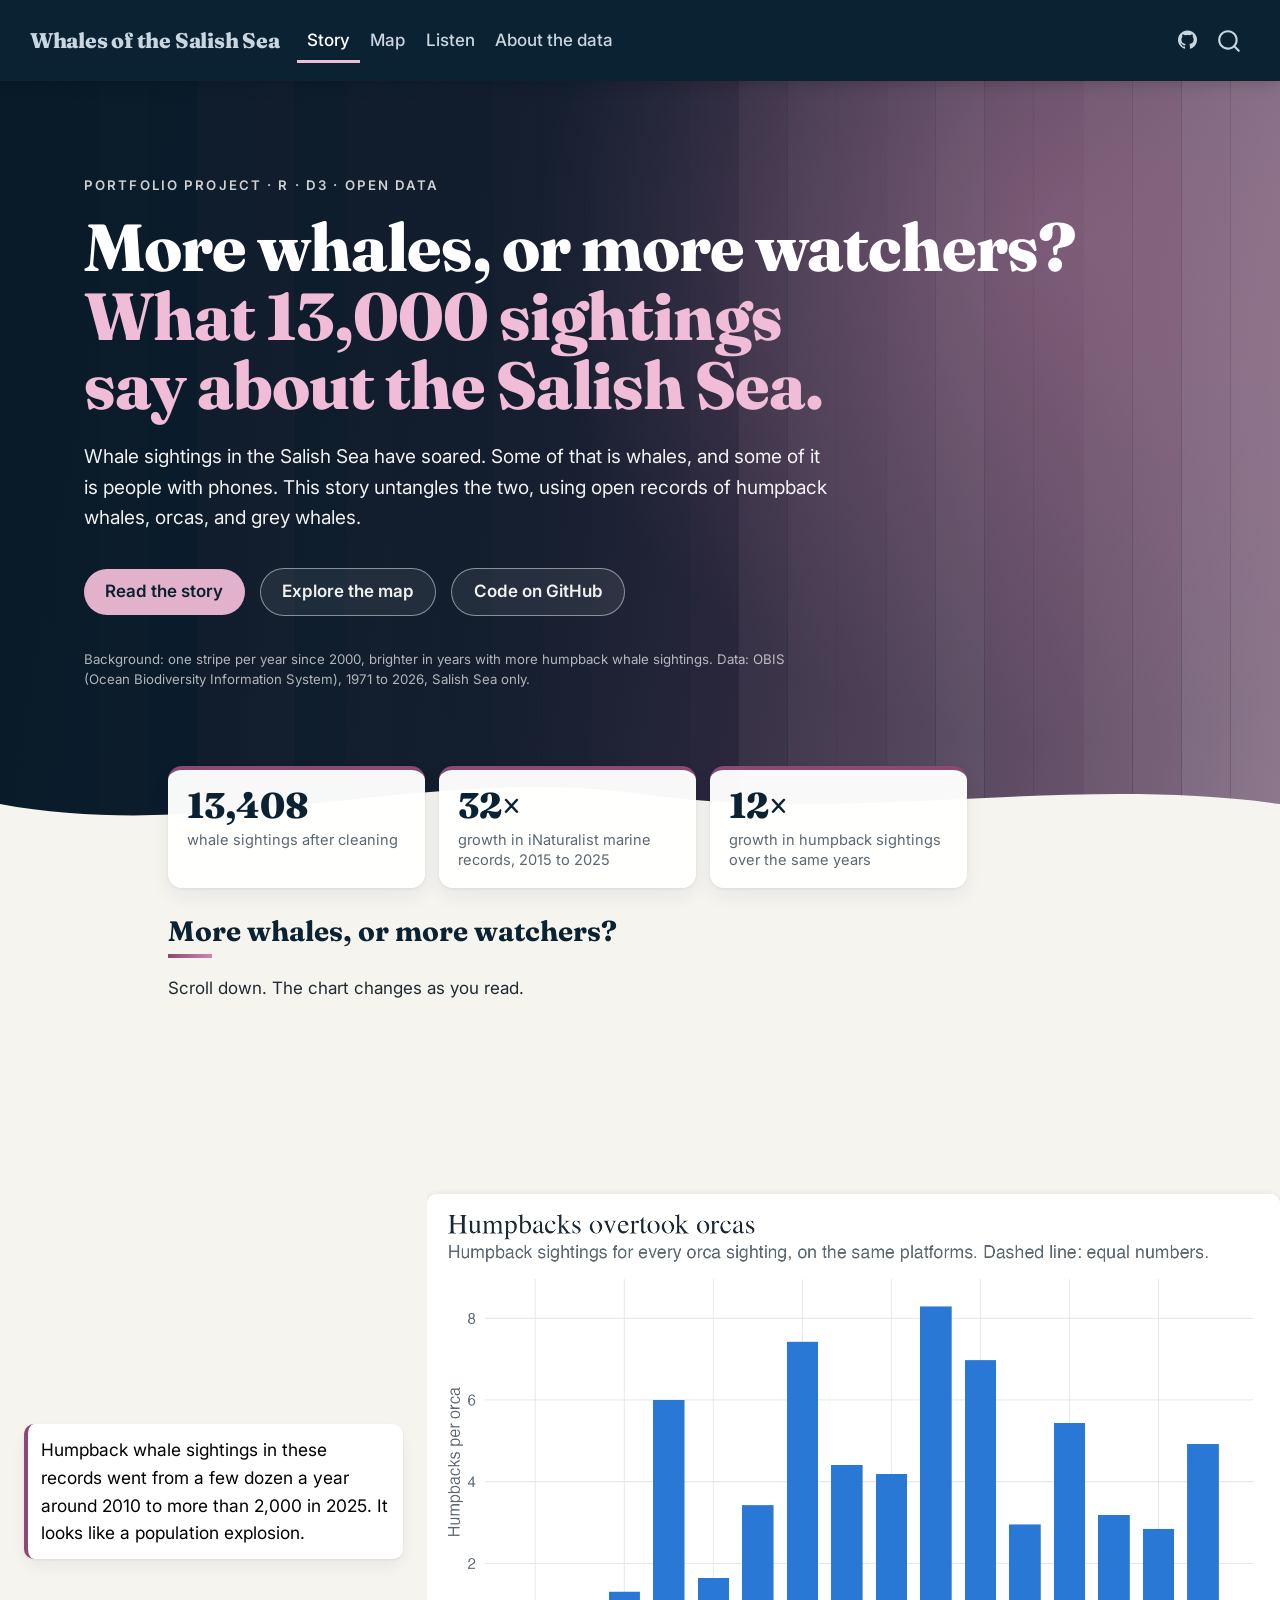
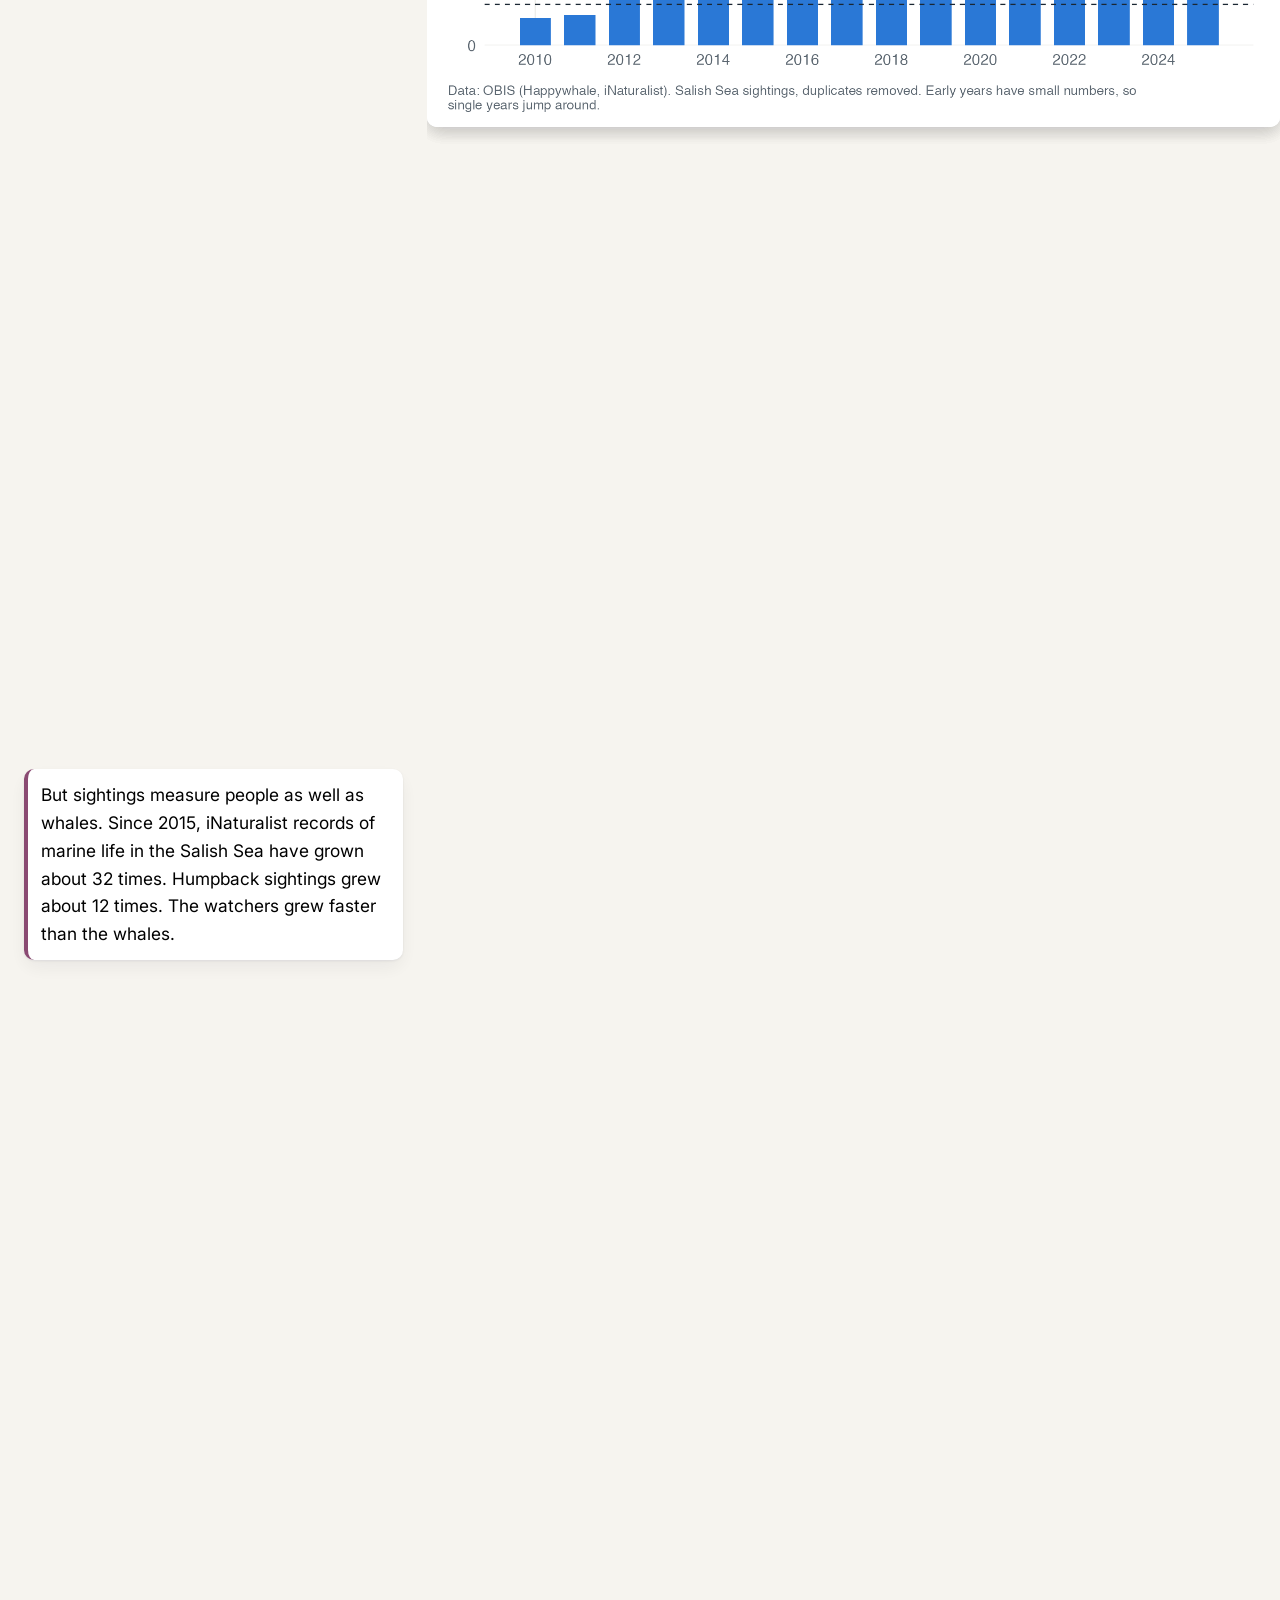
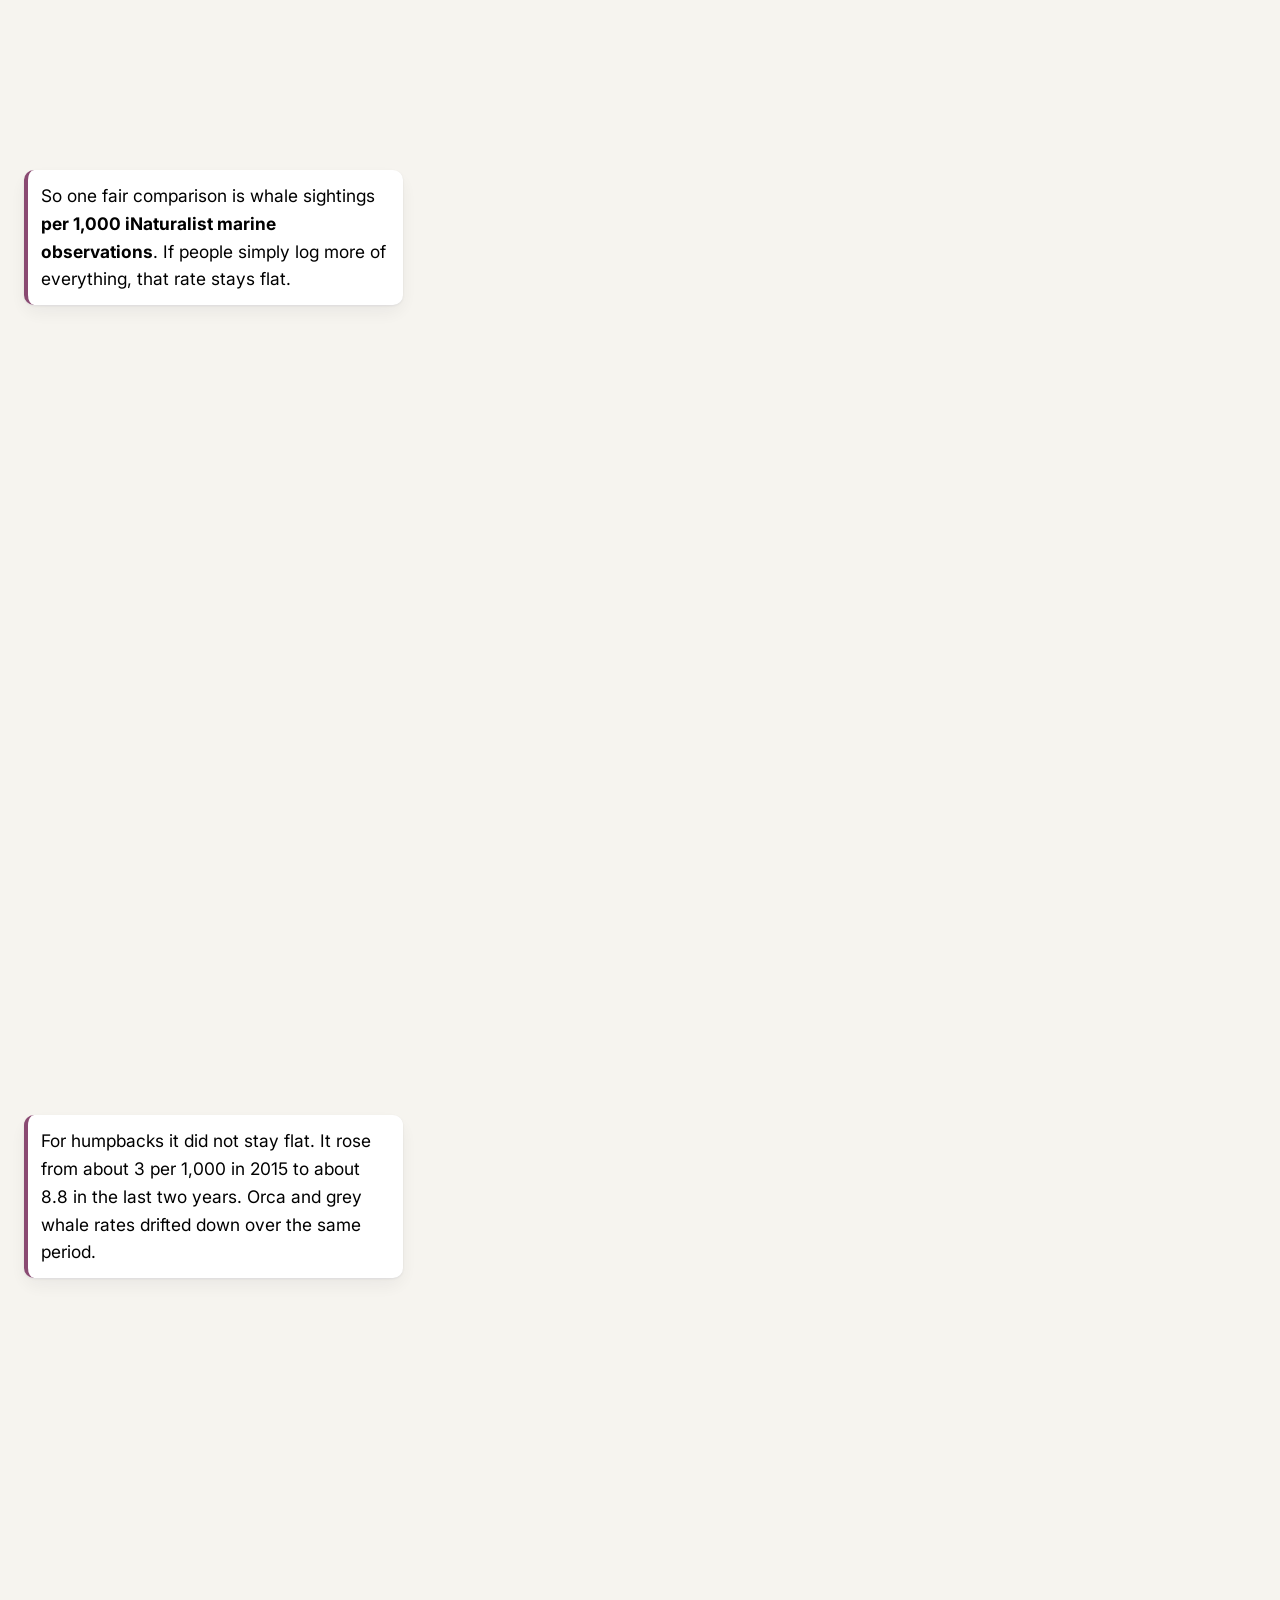
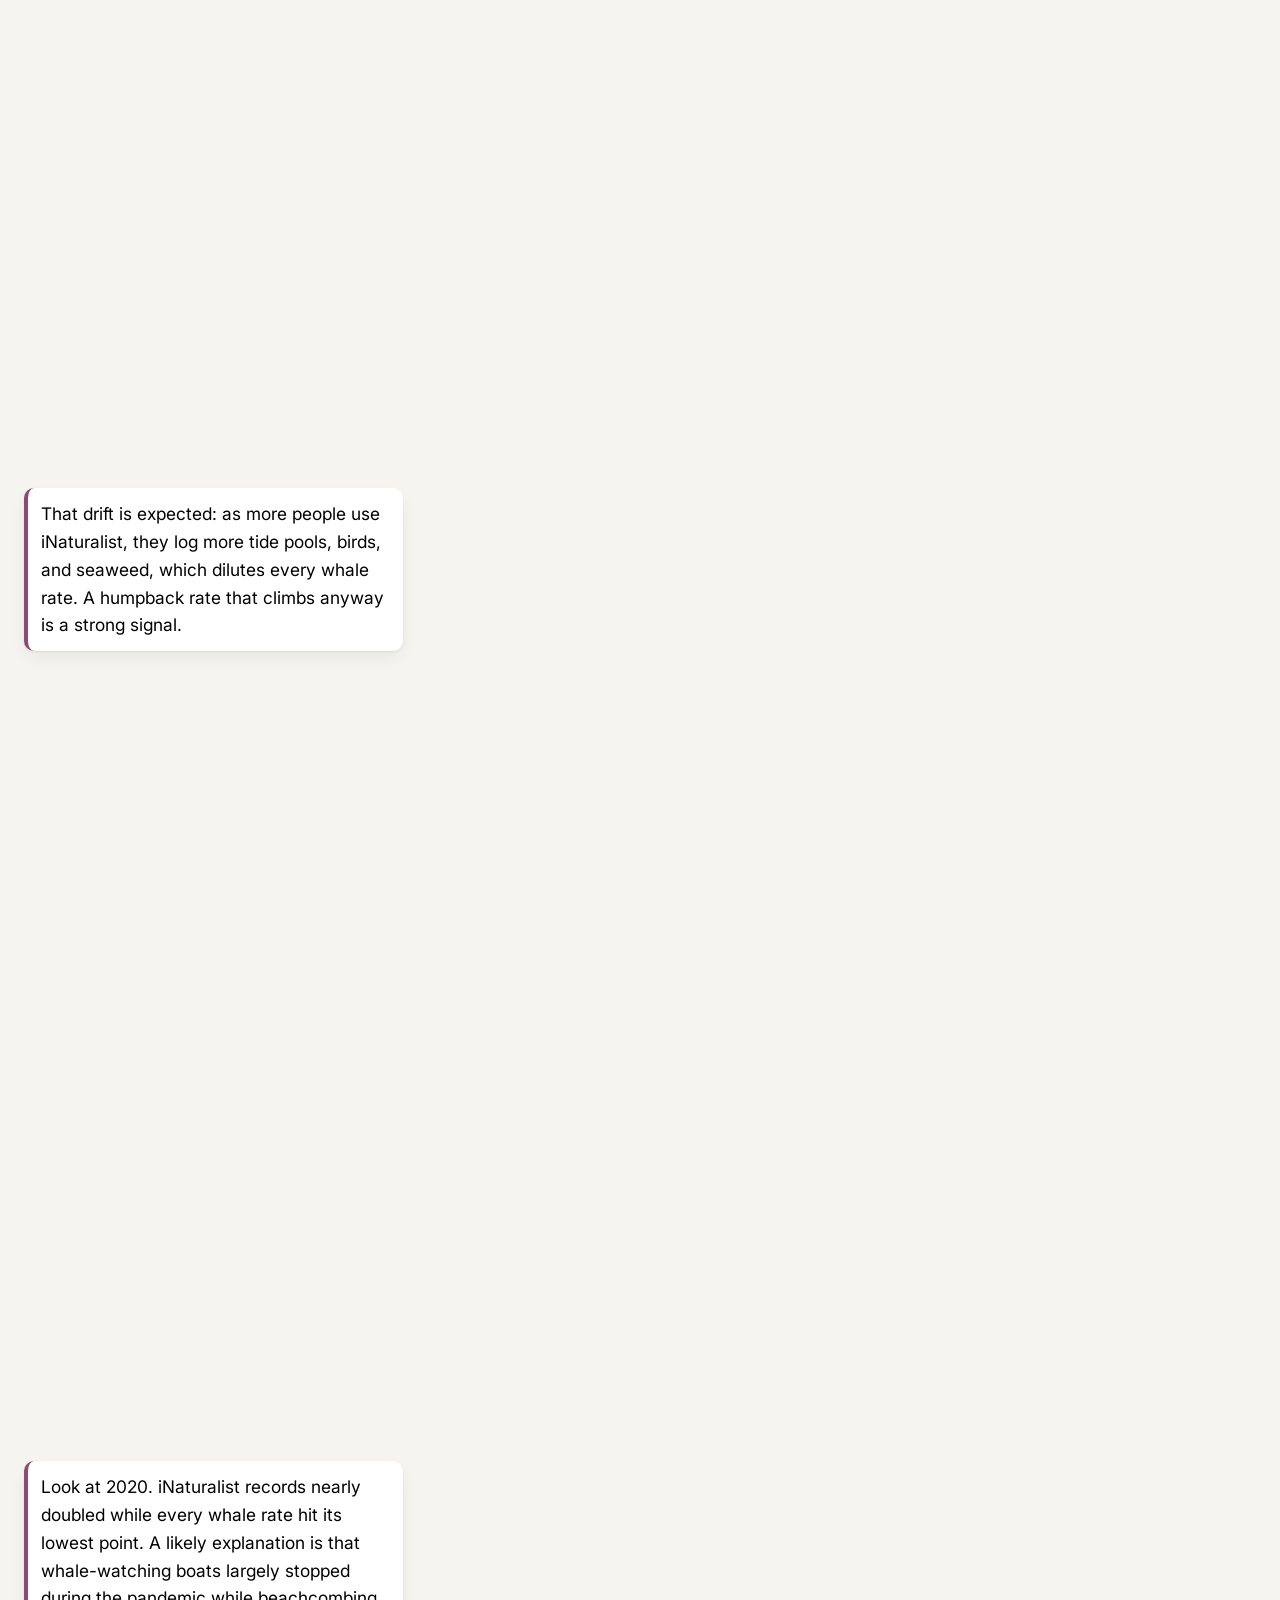
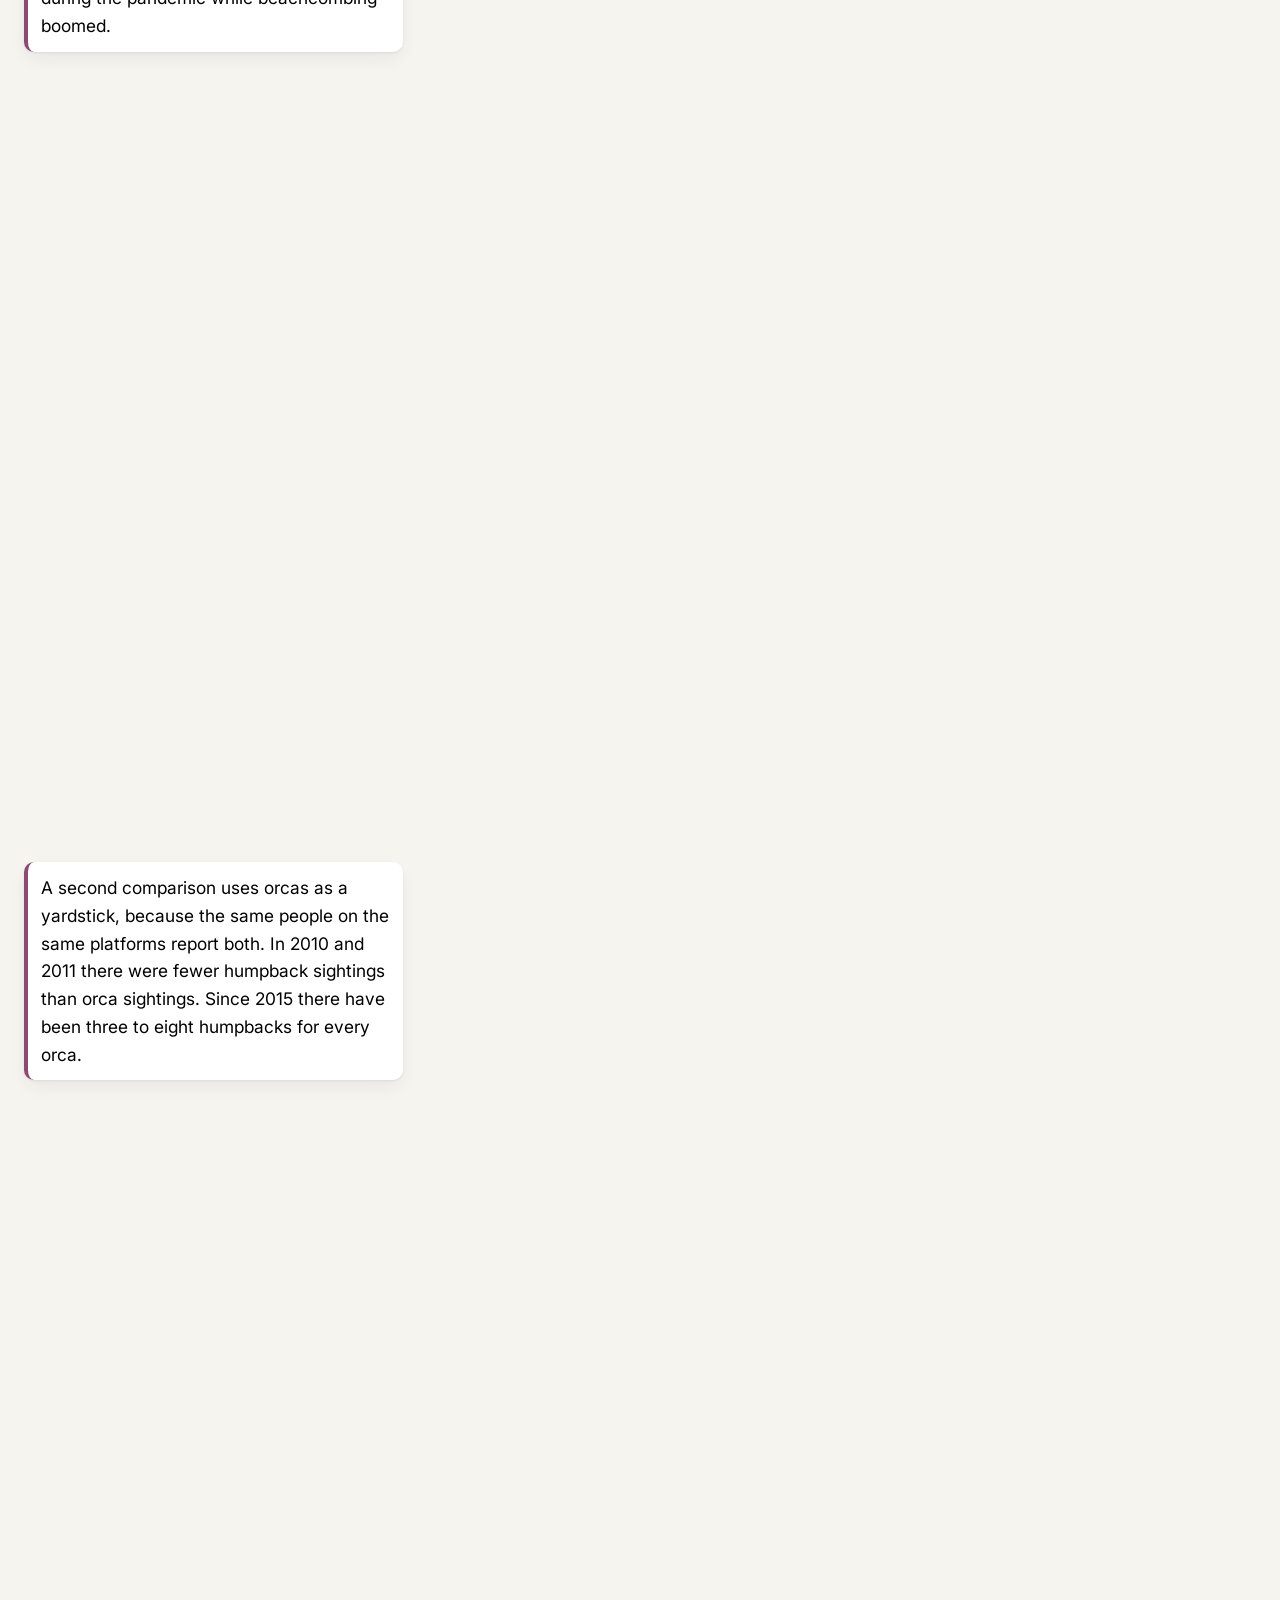
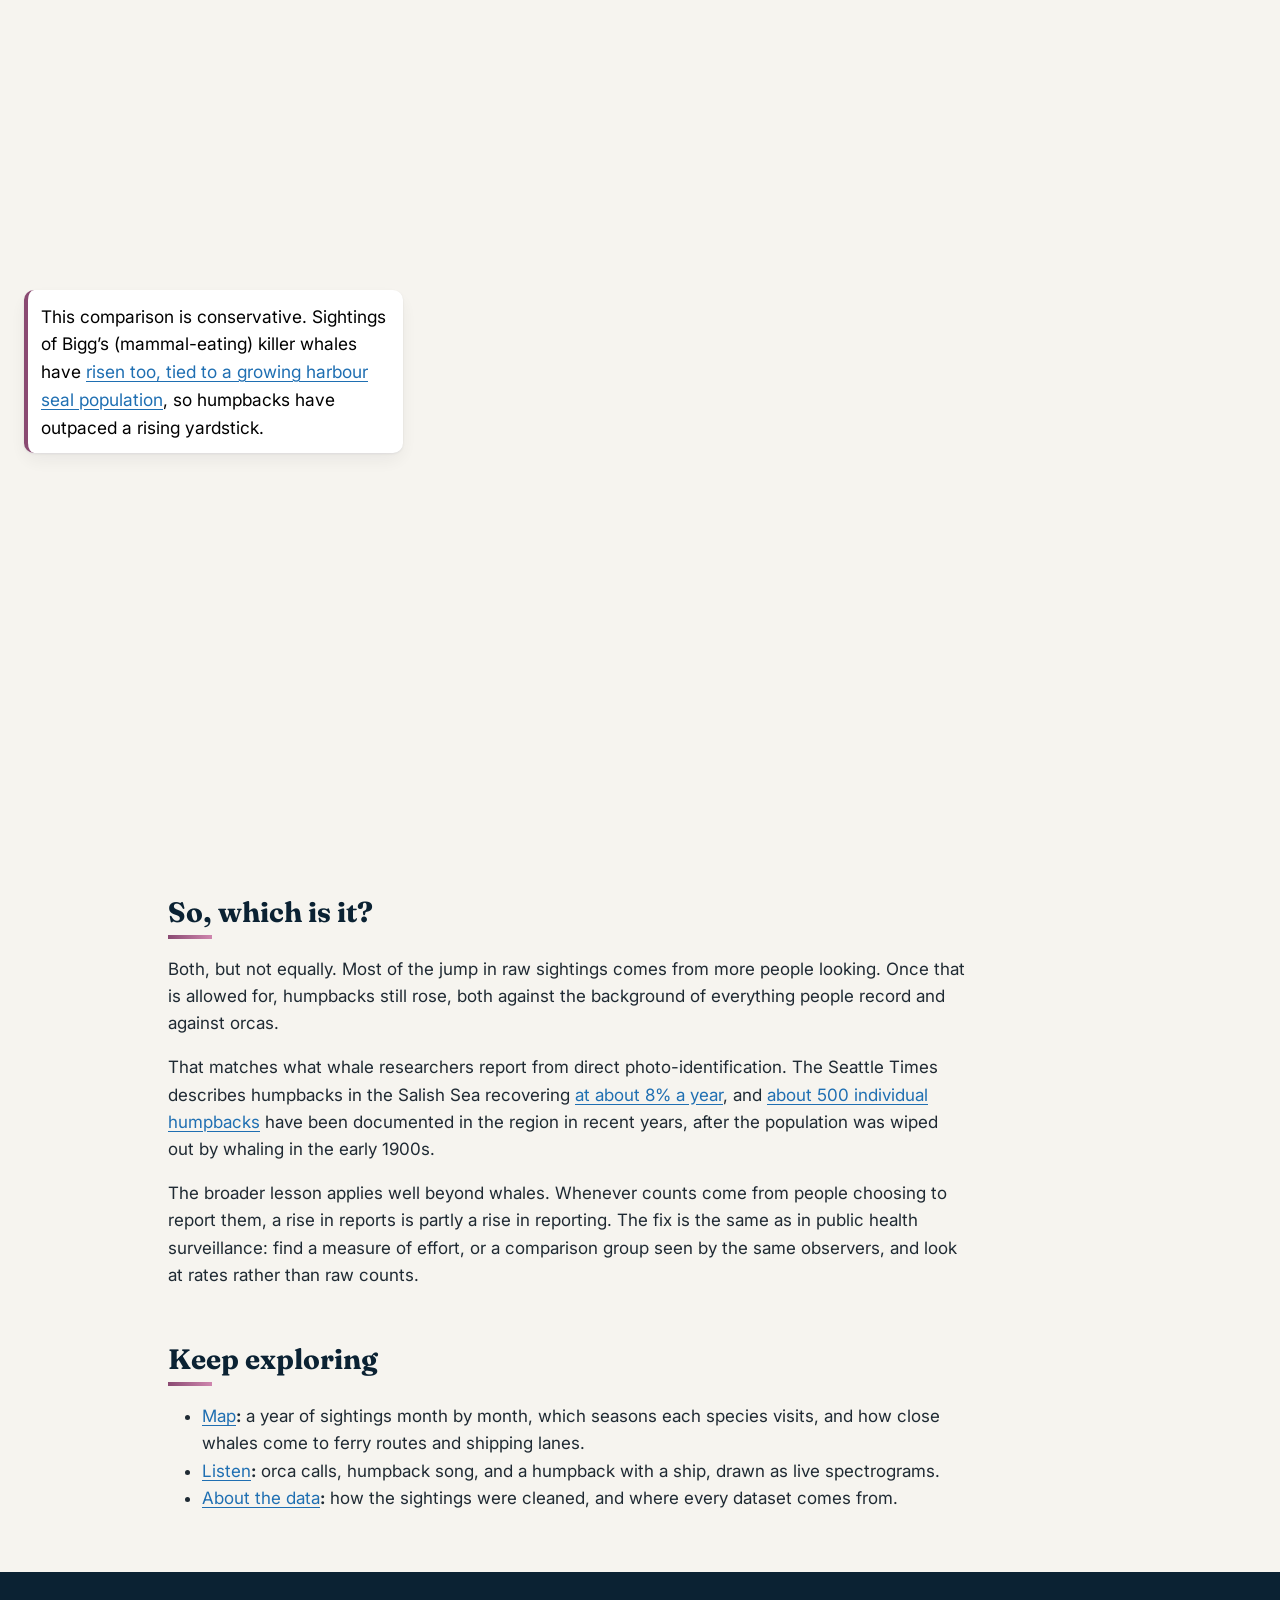
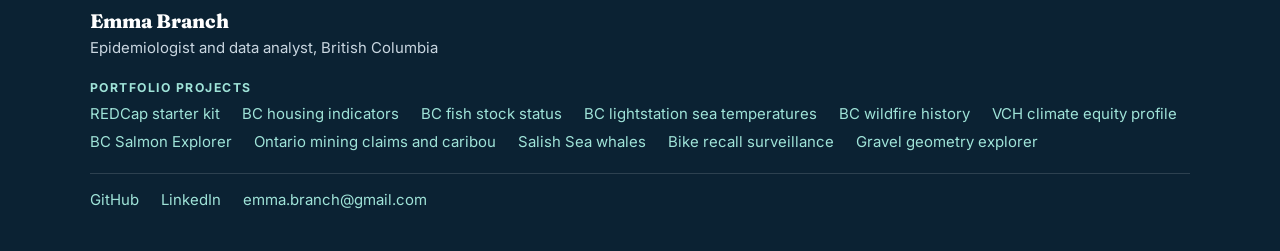
==== commit 3ff423a7: "Footer: add Gravel geometry explorer" ====
--- a/docs/index.html
+++ b/docs/index.html
@@ -149,8 +149,8 @@
         :root {
           --cr-narrative-background-color-overlay: rgba(11, 34, 51, 0.92);
 --cr-narrative-background-color-sidebar: transparent;
+--cr-narrative-text-color-overlay: #ffffff;
 --cr-section-background-color: transparent;
---cr-narrative-text-color-overlay: #ffffff;
         }
       </style>
     
@@ -308,6 +308,7 @@
       <a href="https://emmabranch.github.io/ontario-claims-caribou/">Ontario mining claims and caribou</a>
       <a href="https://emmabranch.github.io/salish-sea-whales/">Salish Sea whales</a>
       <a href="https://emmabranch.github.io/bike-recall-surveillance/">Bike recall surveillance</a>
+      <a href="https://emmabranch.github.io/gravel-geometry/">Gravel geometry explorer</a>
     </nav>
     <div class="eb-footer-contact">
       <a href="https://github.com/emmabranch">GitHub</a>
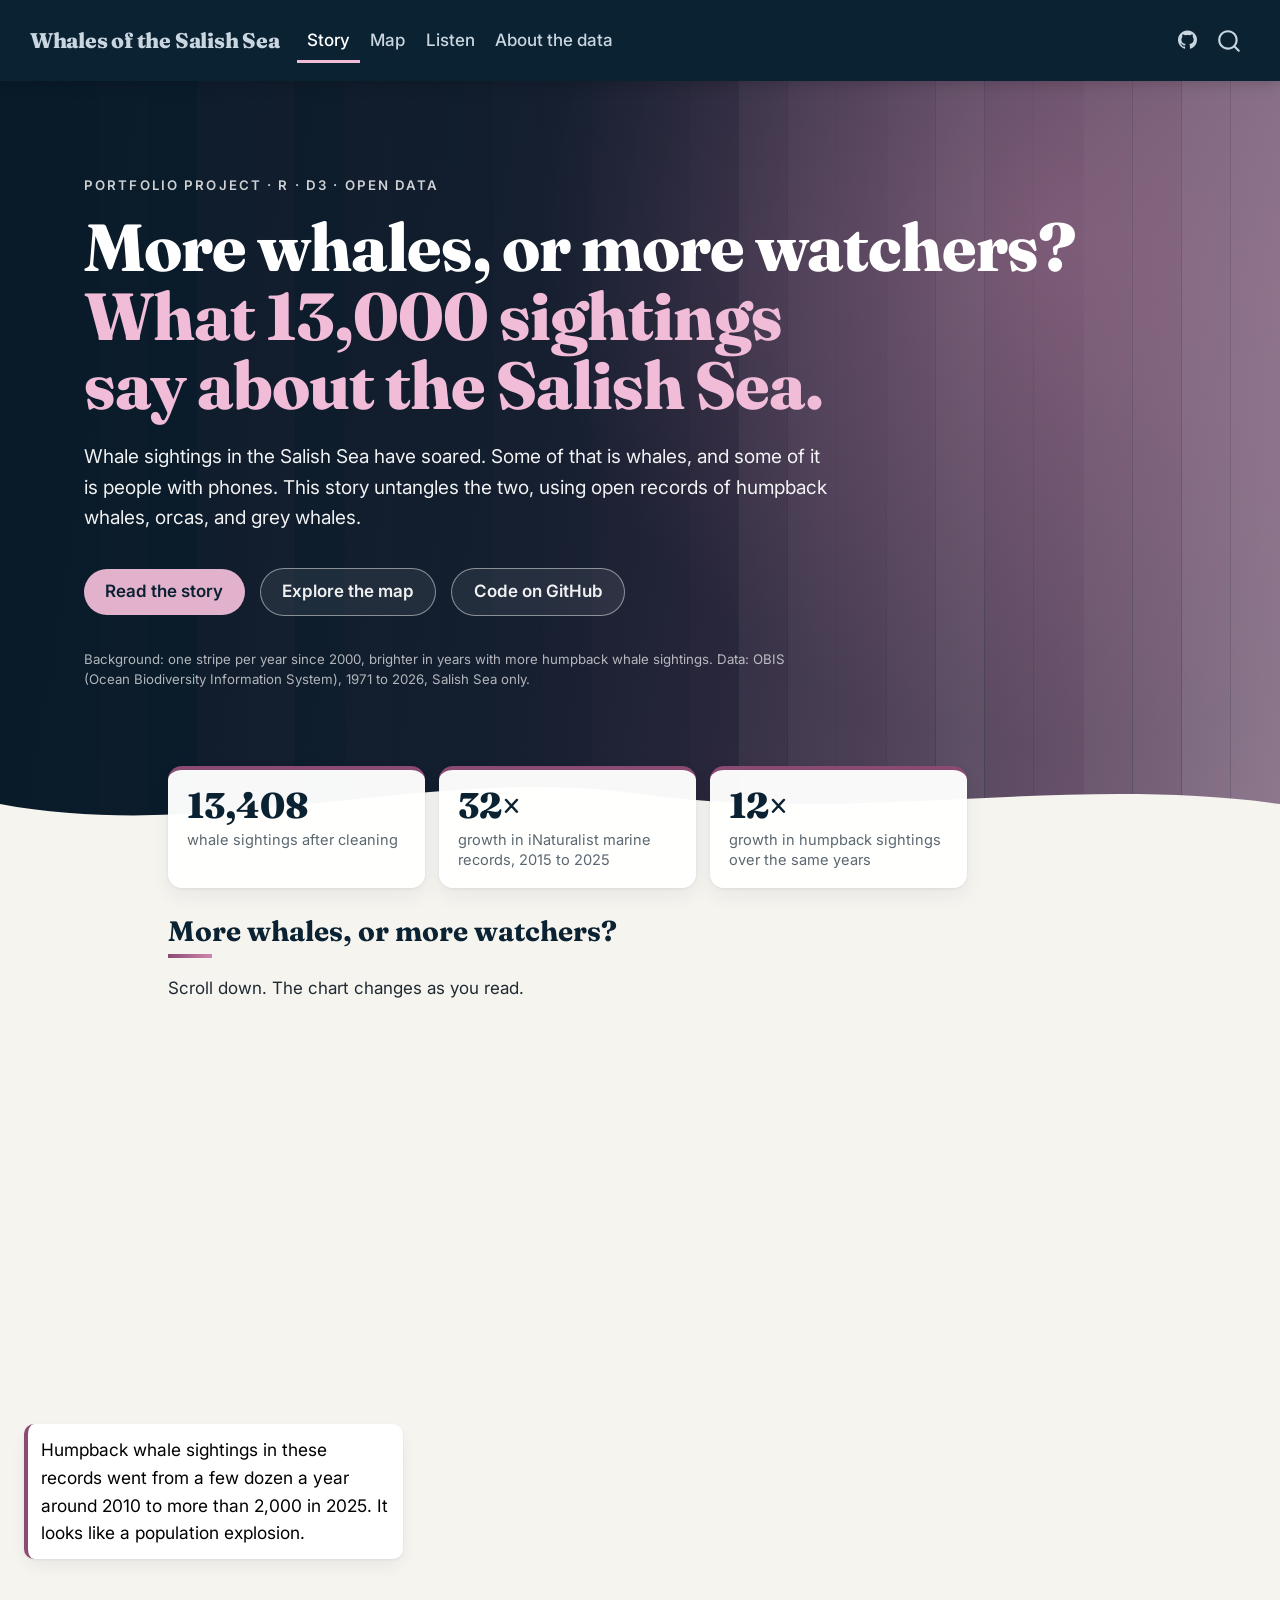
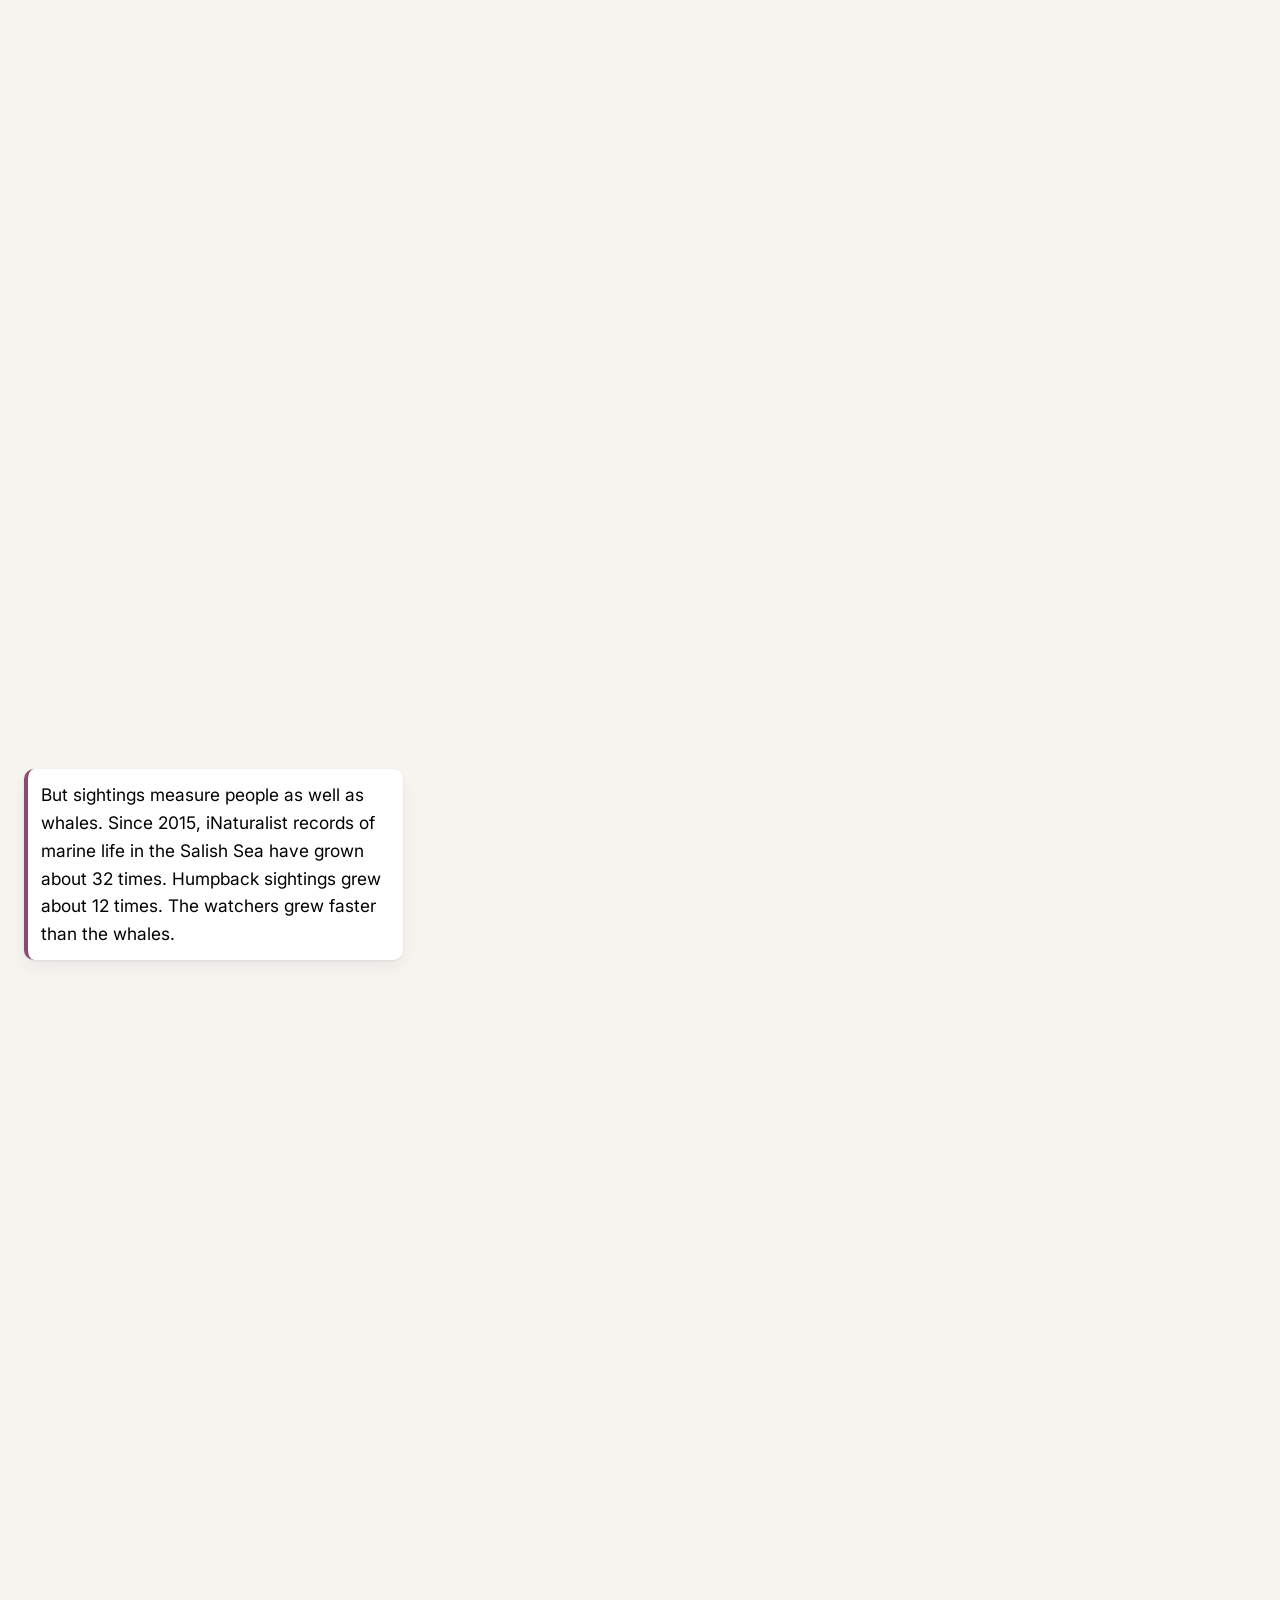
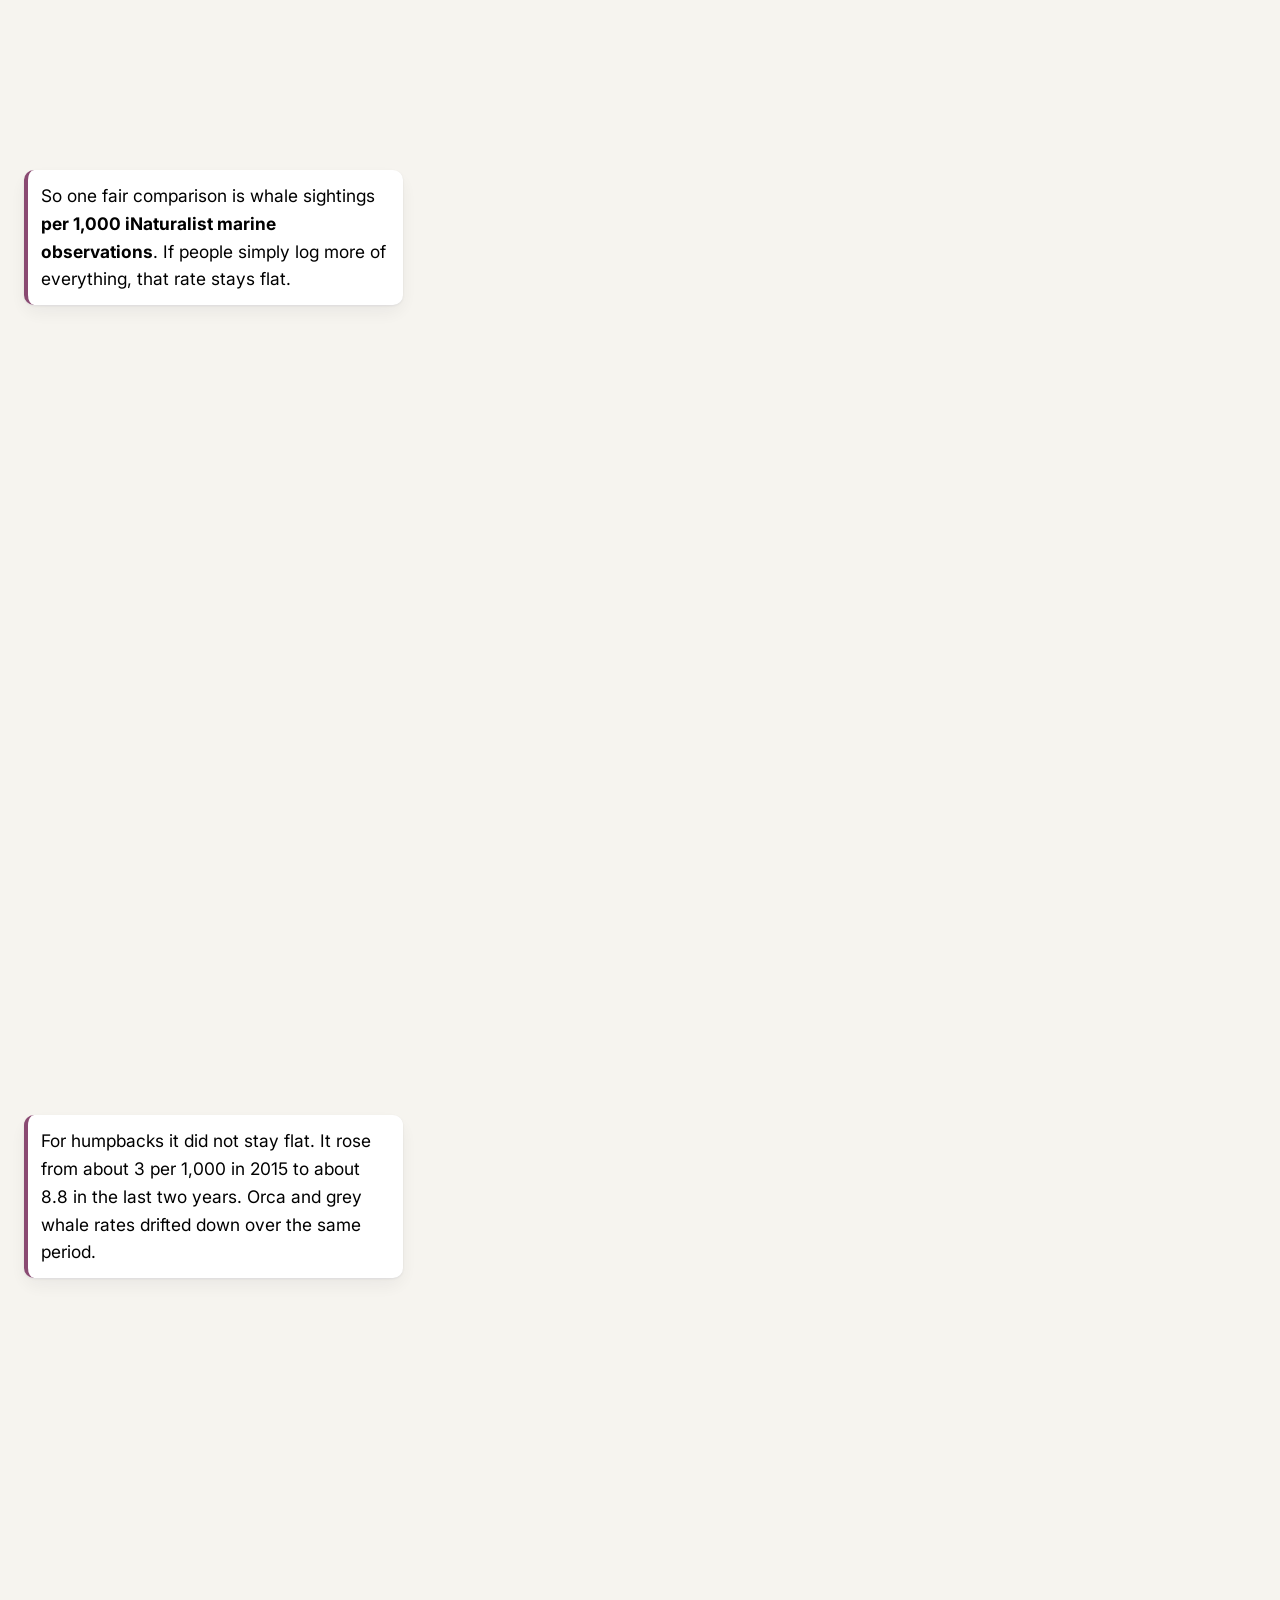
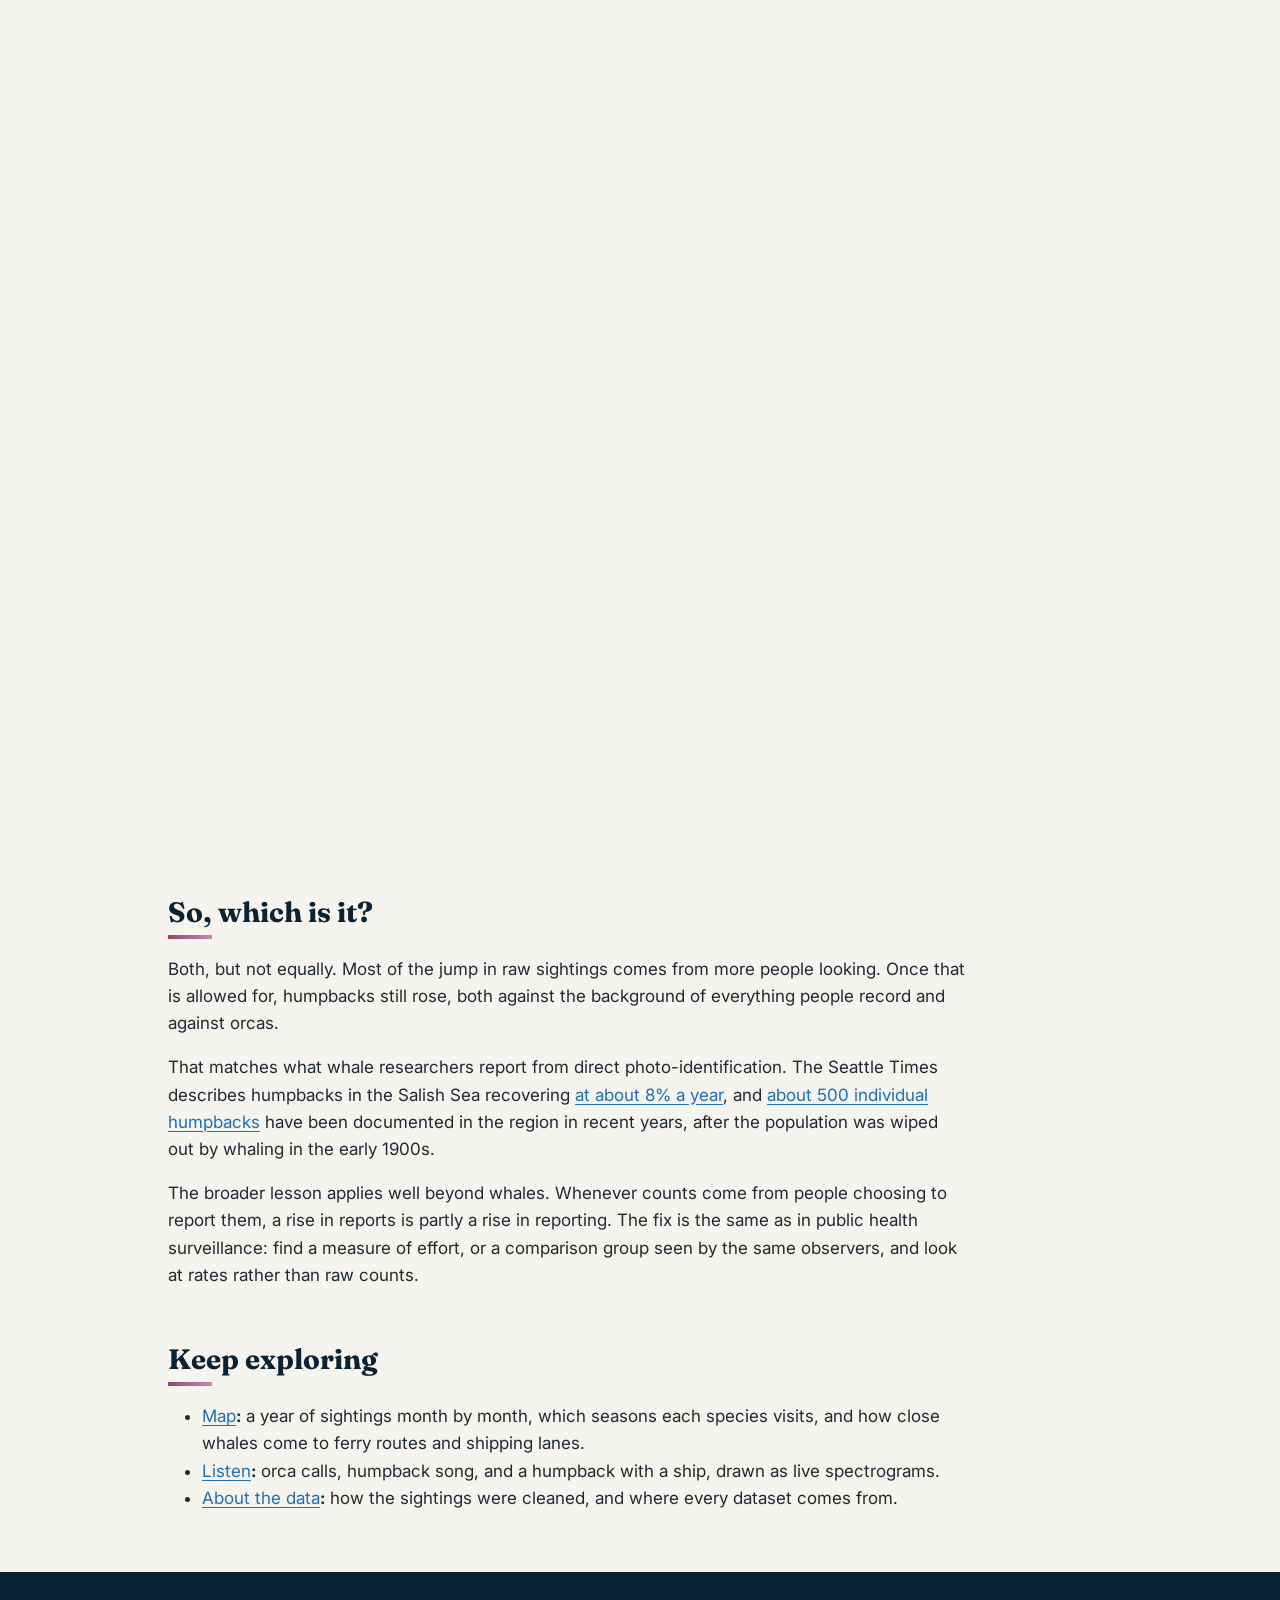
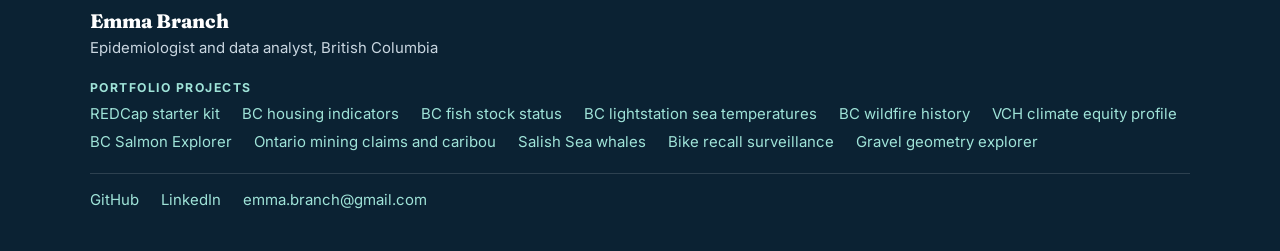
==== commit 828cca1b: "Home page title: drop repeated site name" ====
--- a/docs/index.html
+++ b/docs/index.html
@@ -9,7 +9,7 @@
 <meta name="author" content="Emma Branch">
 <meta name="description" content="An interactive data story about humpback whales, orcas, and grey whales in the Salish Sea, and how much of the rise in sightings is really more people watching.">
 
-<title>Whales of the Salish Sea: more whales, or more watchers? – Whales of the Salish Sea</title>
+<title>Whales of the Salish Sea: more whales, or more watchers?</title>
 <style>
 /* Default styles provided by pandoc.
 ** See https://pandoc.org/MANUAL.html#variables-for-html for config info.
@@ -149,8 +149,8 @@
         :root {
           --cr-narrative-background-color-overlay: rgba(11, 34, 51, 0.92);
 --cr-narrative-background-color-sidebar: transparent;
+--cr-section-background-color: transparent;
 --cr-narrative-text-color-overlay: #ffffff;
---cr-section-background-color: transparent;
         }
       </style>
     
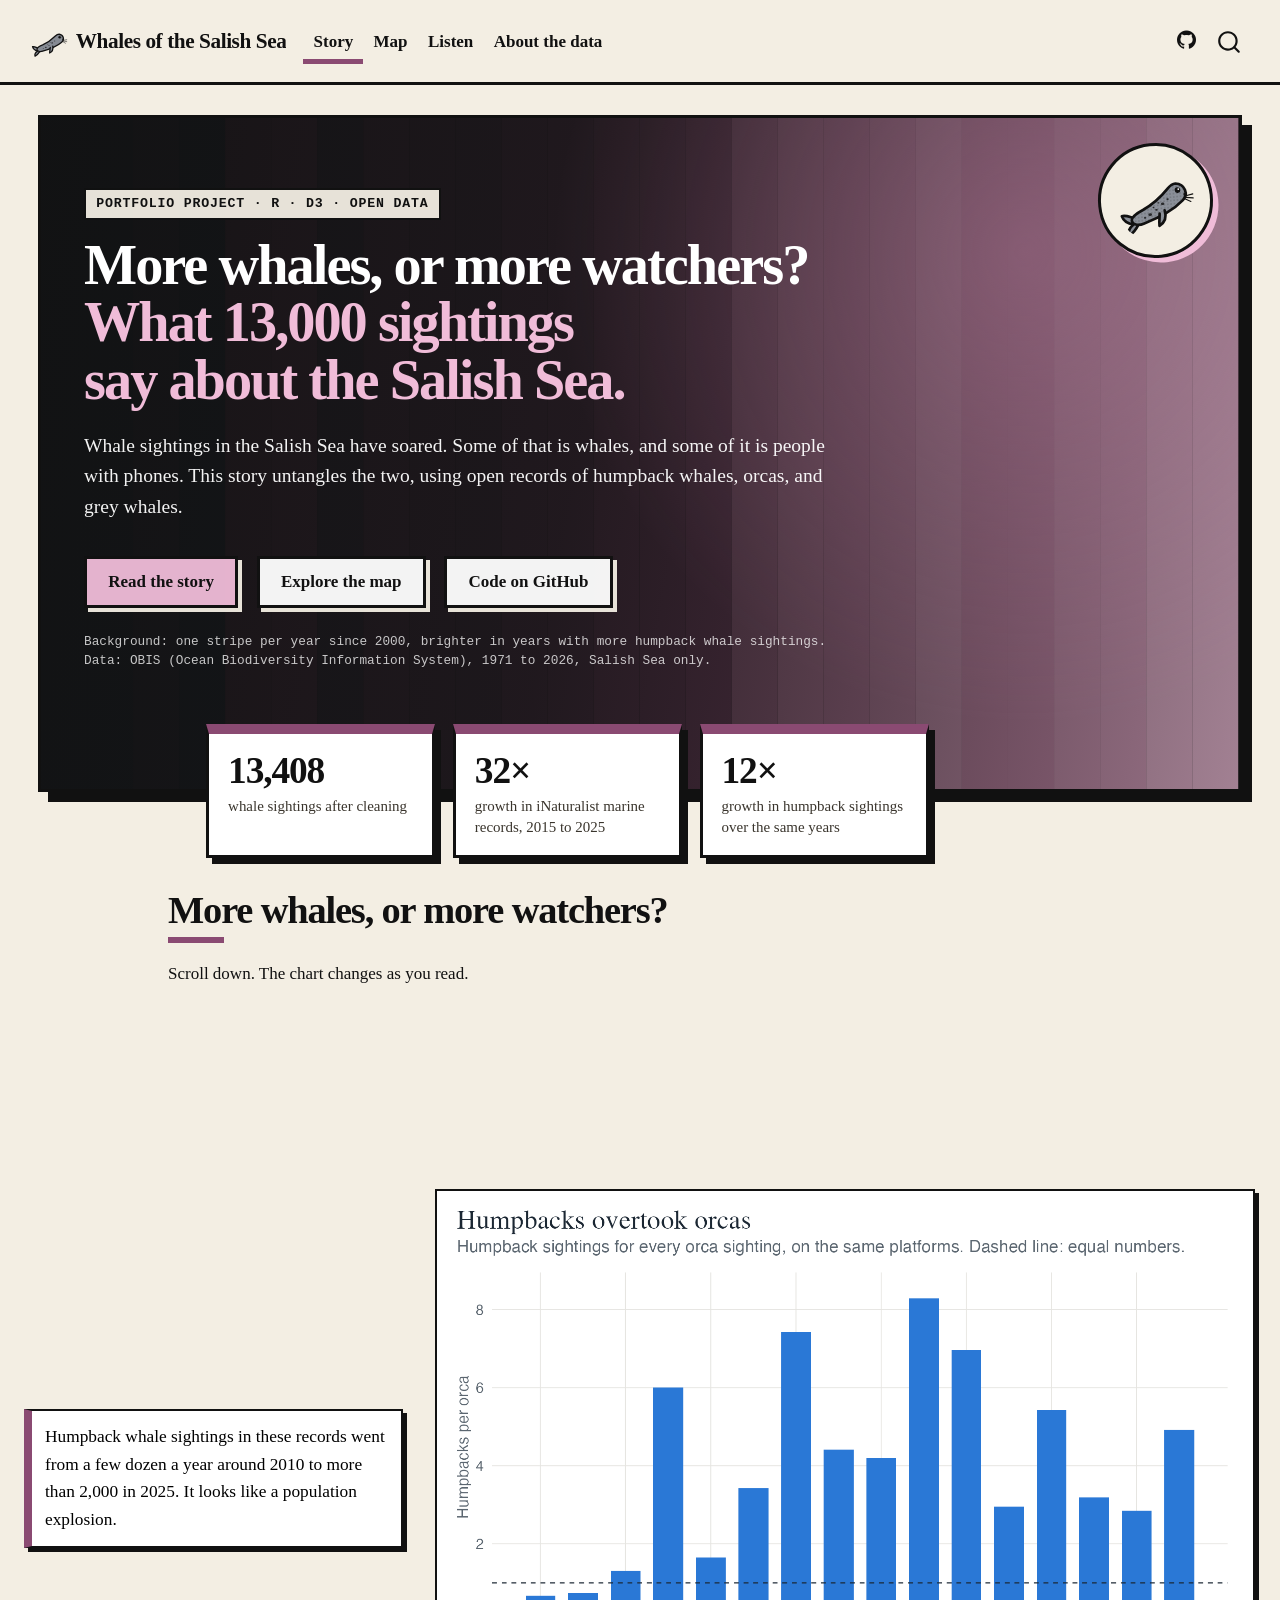
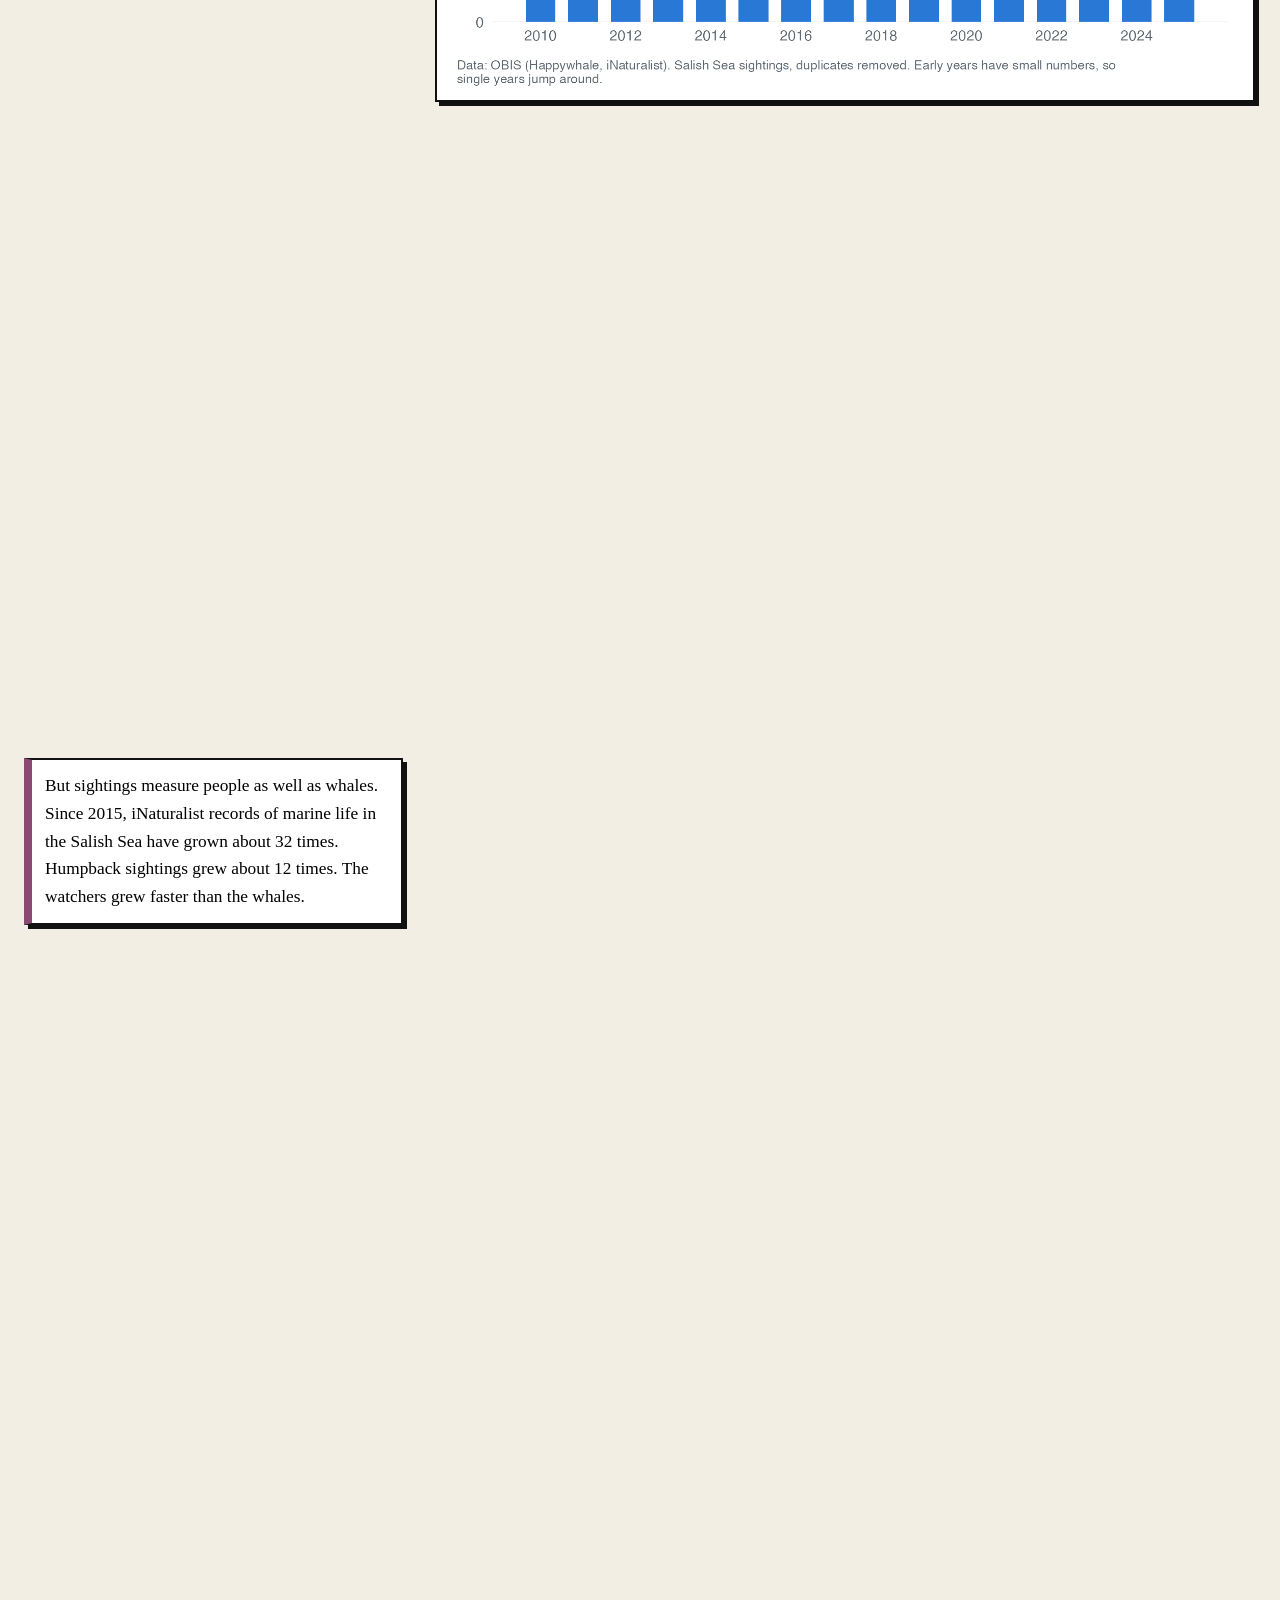
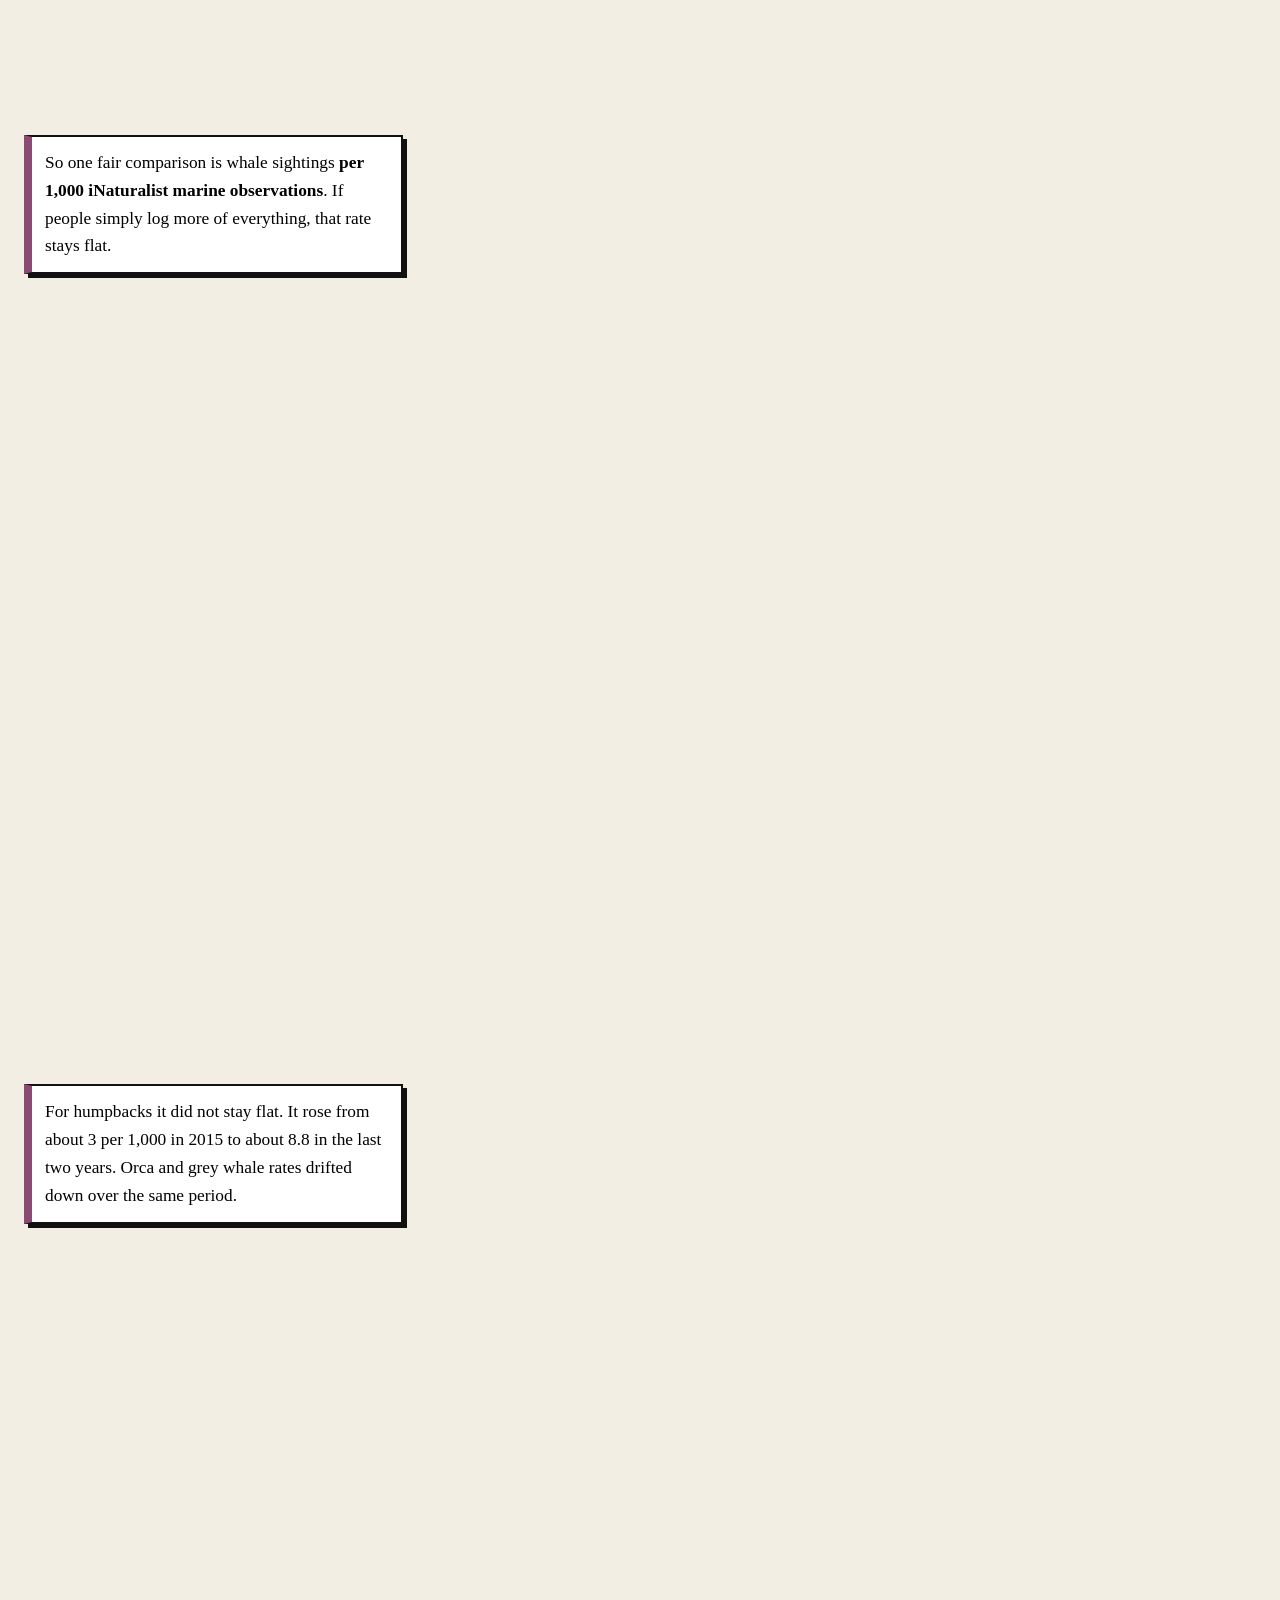
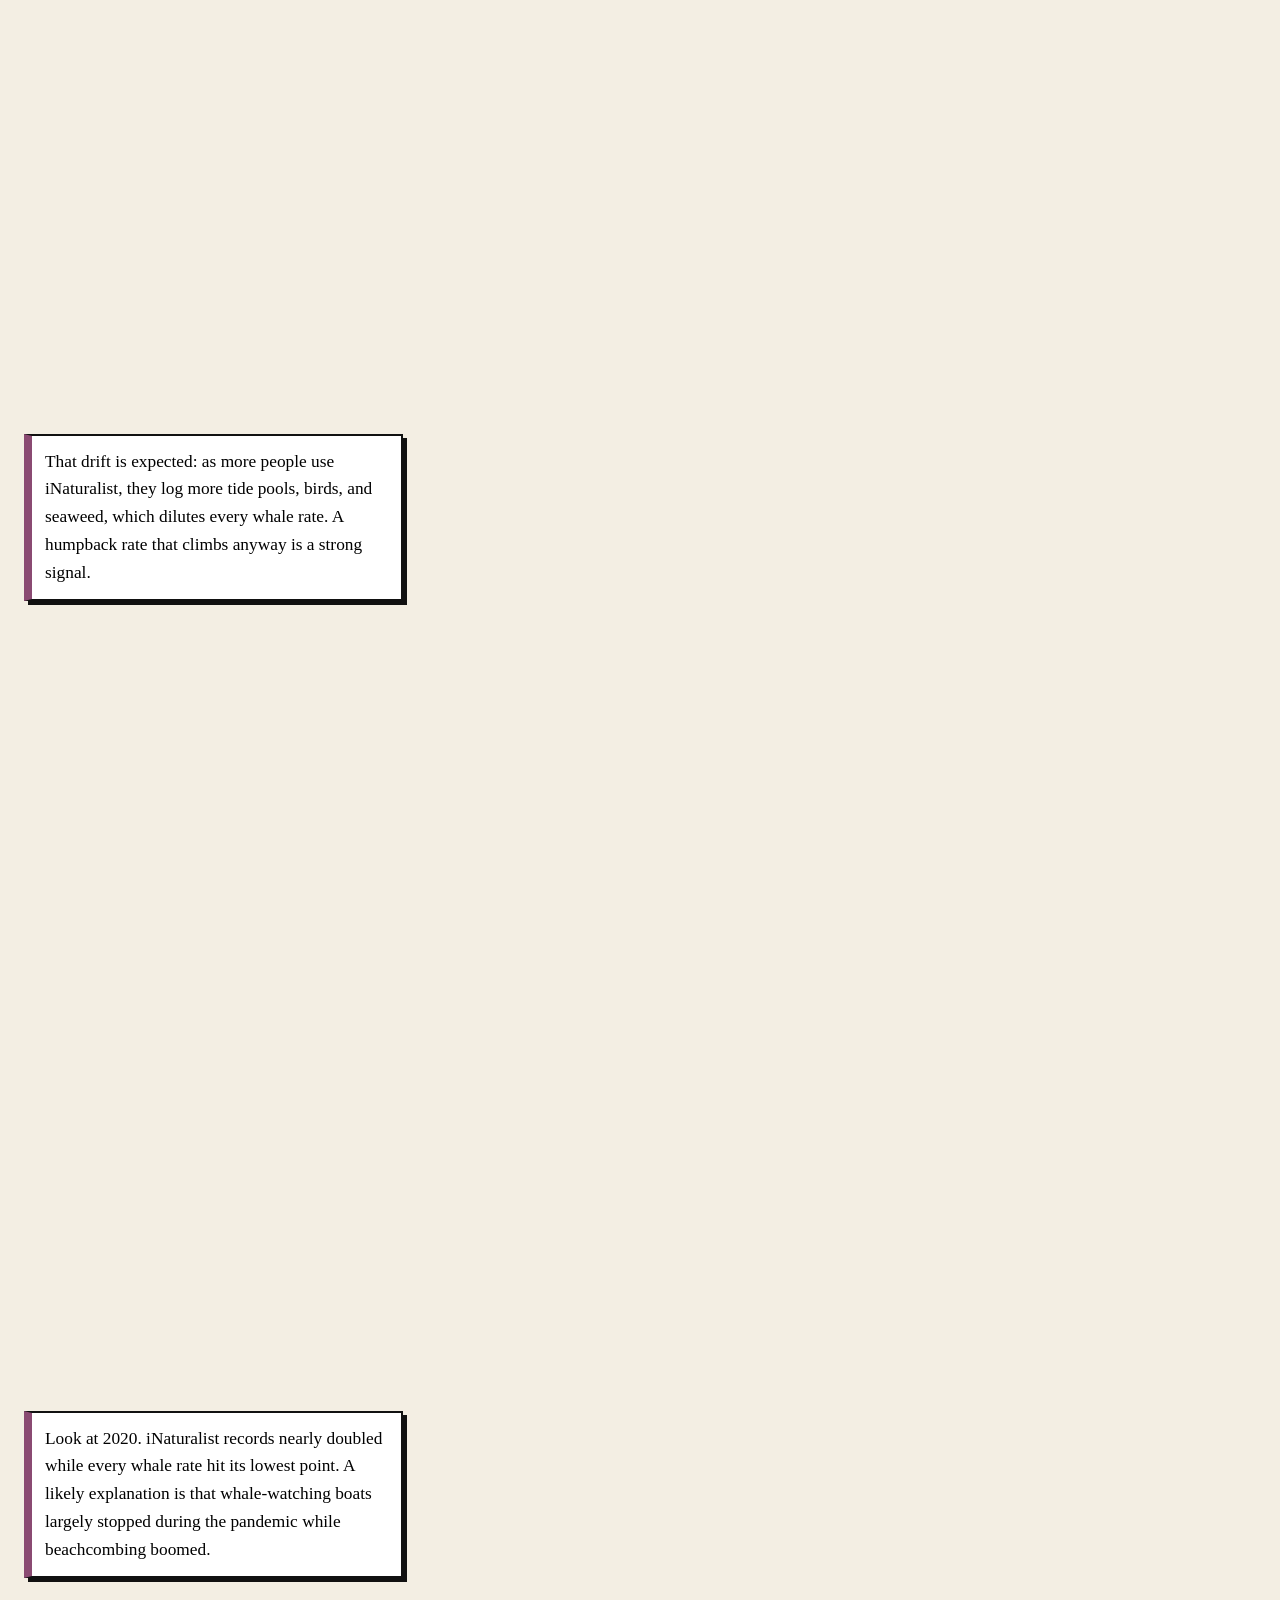
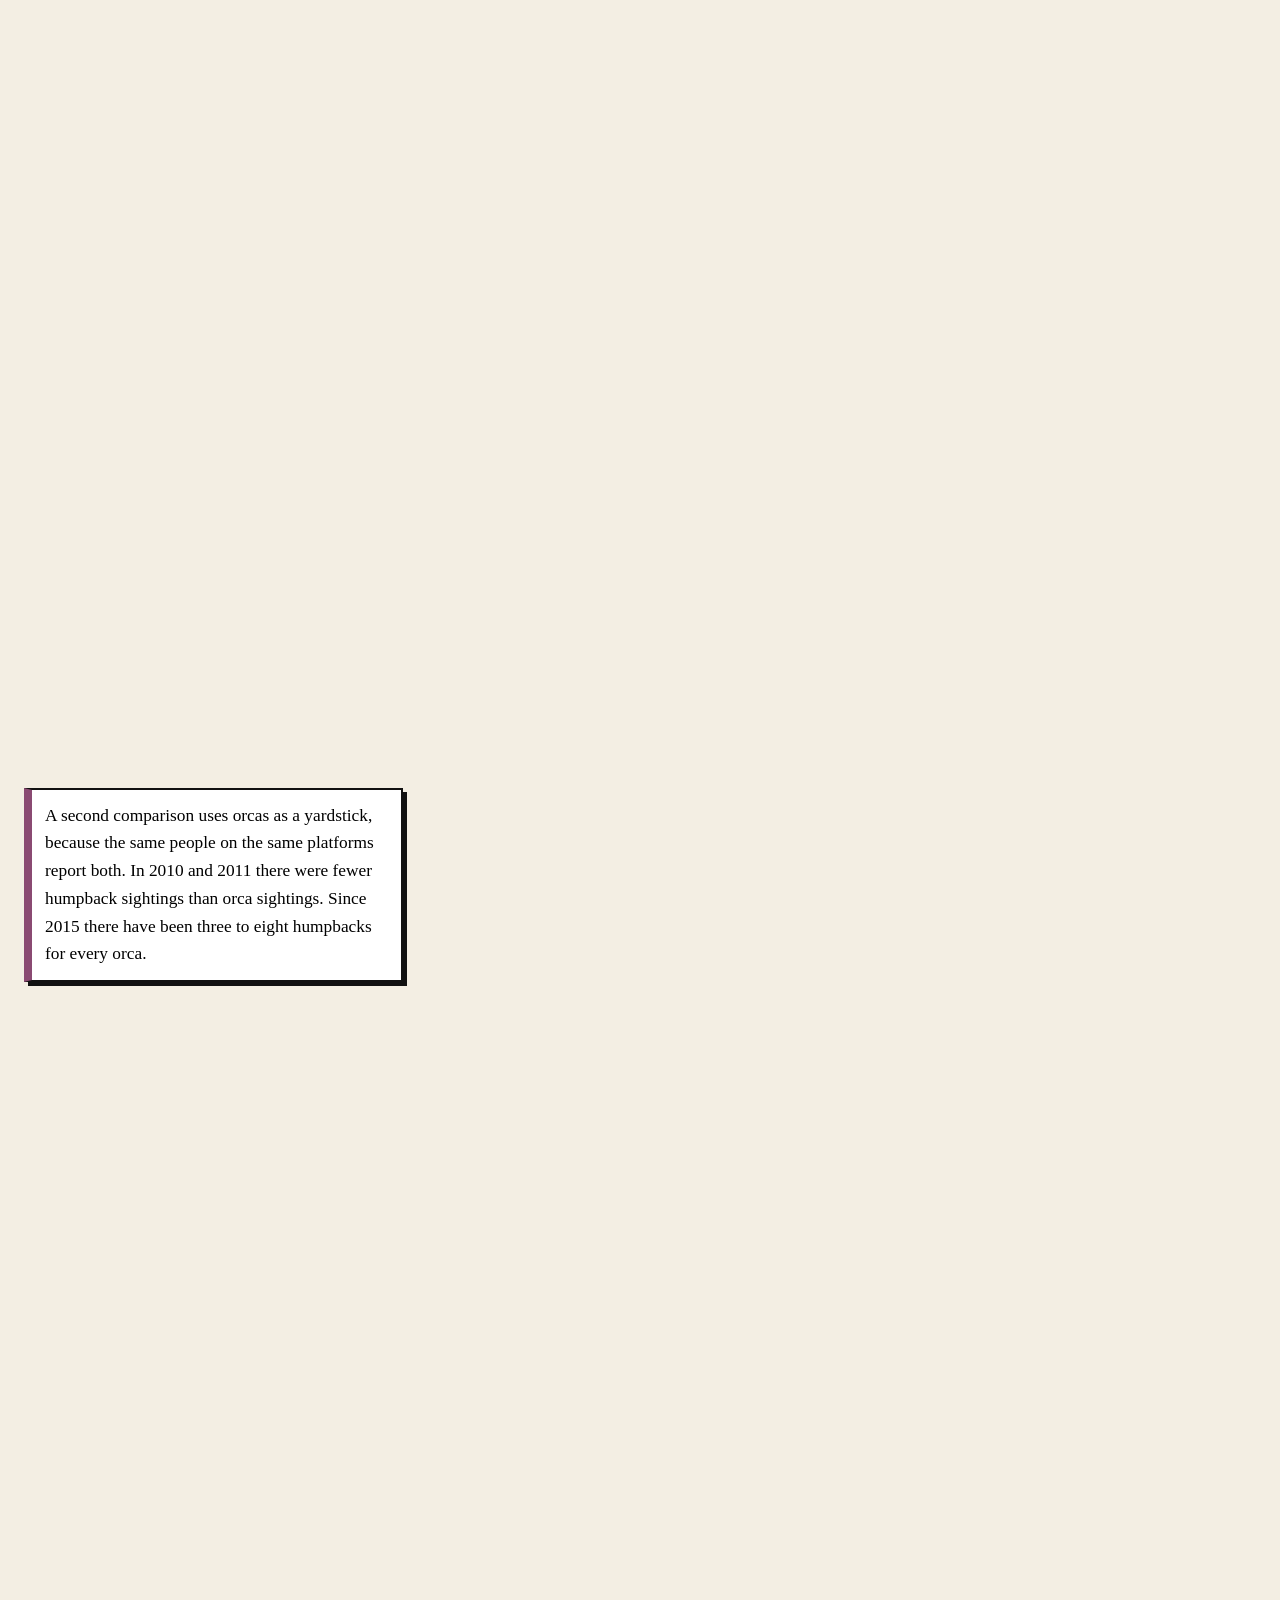
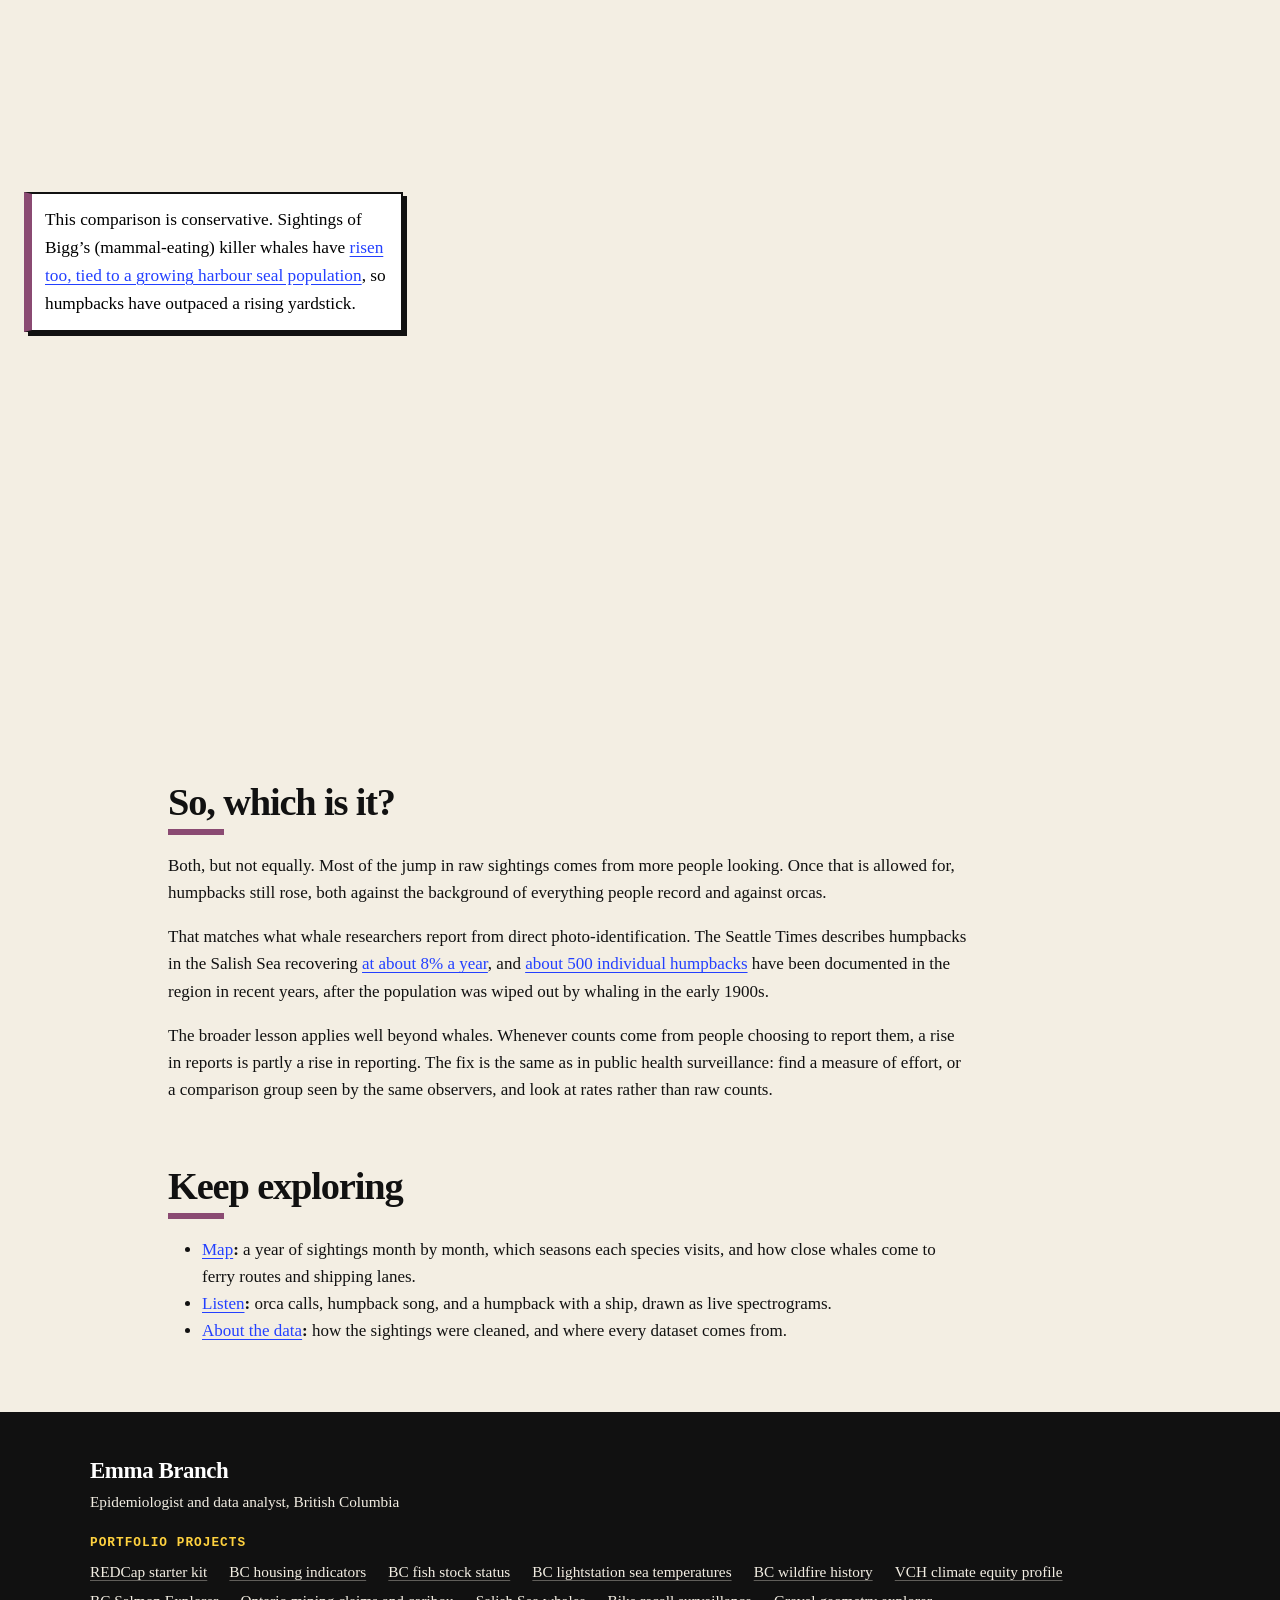
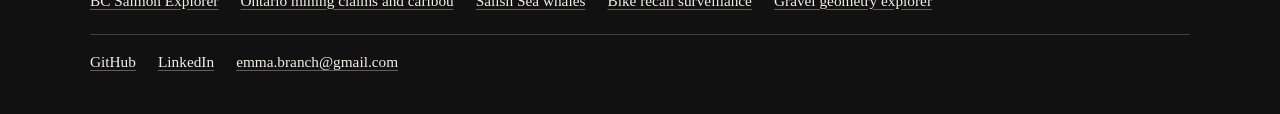
==== commit 0f35871d: "New portfolio look with seal motif" ====
--- a/docs/index.html
+++ b/docs/index.html
@@ -38,6 +38,7 @@
 <script src="site_libs/quarto-search/fuse.min.js"></script>
 <script src="site_libs/quarto-search/quarto-search.js"></script>
 <meta name="quarto:offset" content="./">
+<link href="./images/favicon.png" rel="icon" type="image/png">
 <script src="site_libs/quarto-html/quarto.js" type="module"></script>
 <script src="site_libs/quarto-html/tabsets/tabsets.js" type="module"></script>
 <script src="site_libs/quarto-html/scrollable-regions/scrollable-regions.js" type="module"></script>
@@ -45,14 +46,14 @@
 <script src="site_libs/quarto-html/tippy.umd.min.js"></script>
 <script src="site_libs/quarto-html/anchor.min.js"></script>
 <link href="site_libs/quarto-html/tippy.css" rel="stylesheet">
-<link href="site_libs/quarto-html/quarto-syntax-highlighting-63b5708e65d6cd79cd7618c58d0c21e7.css" rel="stylesheet" class="quarto-color-scheme" id="quarto-text-highlighting-styles">
-<link href="site_libs/quarto-html/quarto-syntax-highlighting-dark-447e42e69aaa9833c0ba1b986f430b20.css" rel="stylesheet" class="quarto-color-scheme quarto-color-alternate" id="quarto-text-highlighting-styles">
-<link href="site_libs/quarto-html/quarto-syntax-highlighting-63b5708e65d6cd79cd7618c58d0c21e7.css" rel="stylesheet" class="quarto-color-scheme-extra" id="quarto-text-highlighting-styles">
+<link href="site_libs/quarto-html/quarto-syntax-highlighting-06df27c8158acedd5d263560cd4ba62e.css" rel="stylesheet" class="quarto-color-scheme" id="quarto-text-highlighting-styles">
+<link href="site_libs/quarto-html/quarto-syntax-highlighting-dark-07e23dae4c3757ea2bcd5d8a79ca1ee5.css" rel="stylesheet" class="quarto-color-scheme quarto-color-alternate" id="quarto-text-highlighting-styles">
+<link href="site_libs/quarto-html/quarto-syntax-highlighting-06df27c8158acedd5d263560cd4ba62e.css" rel="stylesheet" class="quarto-color-scheme-extra" id="quarto-text-highlighting-styles">
 <script src="site_libs/bootstrap/bootstrap.min.js"></script>
 <link href="site_libs/bootstrap/bootstrap-icons.css" rel="stylesheet">
-<link href="site_libs/bootstrap/bootstrap-c3cf5d4534fd315db667bc5eae8d5d2c.min.css" rel="stylesheet" append-hash="true" class="quarto-color-scheme" id="quarto-bootstrap" data-mode="light">
-<link href="site_libs/bootstrap/bootstrap-dark-dc28e4962d697a7794aa7ddeae166605.min.css" rel="stylesheet" append-hash="true" class="quarto-color-scheme quarto-color-alternate" id="quarto-bootstrap" data-mode="light">
-<link href="site_libs/bootstrap/bootstrap-c3cf5d4534fd315db667bc5eae8d5d2c.min.css" rel="stylesheet" append-hash="true" class="quarto-color-scheme-extra" id="quarto-bootstrap" data-mode="light">
+<link href="site_libs/bootstrap/bootstrap-23dc4ad259fd42620bc14343bd6ec917.min.css" rel="stylesheet" append-hash="true" class="quarto-color-scheme" id="quarto-bootstrap" data-mode="light">
+<link href="site_libs/bootstrap/bootstrap-dark-389224fd743bcbd67646e5d8cfeca81c.min.css" rel="stylesheet" append-hash="true" class="quarto-color-scheme quarto-color-alternate" id="quarto-bootstrap" data-mode="light">
+<link href="site_libs/bootstrap/bootstrap-23dc4ad259fd42620bc14343bd6ec917.min.css" rel="stylesheet" append-hash="true" class="quarto-color-scheme-extra" id="quarto-bootstrap" data-mode="light">
 <script src="site_libs/quarto-contrib/intersection-observer-polyfill-1.0.0/intersection-observer.js"></script>
 <script src="site_libs/quarto-contrib/scrollama-3.2.0/scrollama.min.js"></script>
 <script src="site_libs/quarto-contrib/closeread-0.1.0/closeread.js"></script>
@@ -97,6 +98,10 @@
     <nav class="navbar navbar-expand-lg " data-bs-theme="dark" aria-label="Site">
       <div class="navbar-container container-fluid">
       <div class="navbar-brand-container mx-auto">
+    <a href="./index.html" class="navbar-brand navbar-brand-logo">
+    <img src="./images/motif.svg" alt="" class="navbar-logo light-content">
+    <img src="./images/motif.svg" alt="" class="navbar-logo dark-content">
+    </a>
     <a class="navbar-brand" href="./index.html">
     <span class="navbar-title">Whales of the Salish Sea</span>
     </a>
@@ -147,10 +152,10 @@
       <!-- user-provided yaml closeread style options -->
       <style>
         :root {
-          --cr-narrative-background-color-overlay: rgba(11, 34, 51, 0.92);
+          --cr-narrative-text-color-overlay: #ffffff;
+--cr-narrative-background-color-overlay: rgba(17, 17, 17, 0.92);
+--cr-section-background-color: transparent;
 --cr-narrative-background-color-sidebar: transparent;
---cr-section-background-color: transparent;
---cr-narrative-text-color-overlay: #ffffff;
         }
       </style>
     
@@ -185,6 +190,7 @@
 
 
 <div class="hero-full column-screen">
+<img class="hero-motif" src="images/motif.svg" alt="">
 <div class="hero-bg">
 <svg viewbox="0 0 26 1" preserveaspectratio="none" aria-hidden="true">
 <rect x="0" y="0" width="1" height="1" fill="#22324A"></rect><rect x="1" y="0" width="1" height="1" fill="#22324A"></rect><rect x="2" y="0" width="1" height="1" fill="#3A354F"></rect><rect x="3" y="0" width="1" height="1" fill="#22324A"></rect><rect x="4" y="0" width="1" height="1" fill="#724164"></rect><rect x="5" y="0" width="1" height="1" fill="#7A4469"></rect><rect x="6" y="0" width="1" height="1" fill="#463752"></rect><rect x="7" y="0" width="1" height="1" fill="#673D5D"></rect><rect x="8" y="0" width="1" height="1" fill="#5F3A58"></rect><rect x="9" y="0" width="1" height="1" fill="#5B3A57"></rect><rect x="10" y="0" width="1" height="1" fill="#6D3F61"></rect><rect x="11" y="0" width="1" height="1" fill="#724164"></rect><rect x="12" y="0" width="1" height="1" fill="#82476D"></rect><rect x="13" y="0" width="1" height="1" fill="#82476D"></rect><rect x="14" y="0" width="1" height="1" fill="#8C4C74"></rect><rect x="15" y="0" width="1" height="1" fill="#BE779F"></rect><rect x="16" y="0" width="1" height="1" fill="#D28AB1"></rect><rect x="17" y="0" width="1" height="1" fill="#D088B0"></rect><rect x="18" y="0" width="1" height="1" fill="#D692B7"></rect><rect x="19" y="0" width="1" height="1" fill="#E0A1C3"></rect><rect x="20" y="0" width="1" height="1" fill="#D691B6"></rect><rect x="21" y="0" width="1" height="1" fill="#D692B7"></rect><rect x="22" y="0" width="1" height="1" fill="#DFA0C2"></rect><rect x="23" y="0" width="1" height="1" fill="#E2A5C6"></rect><rect x="24" y="0" width="1" height="1" fill="#EDB7D4"></rect><rect x="25" y="0" width="1" height="1" fill="#F0BCD8"></rect>
@@ -199,7 +205,6 @@
 <p><span class="hero-note">Background: one stripe per year since 2000, brighter in years with more humpback whale sightings. Data: OBIS (Ocean Biodiversity Information System), 1971 to 2026, Salish Sea only.</span></p>
 </section>
 </div>
-<svg class="hero-wave" viewbox="0 0 1440 80" preserveaspectratio="none" aria-hidden="true"><path d="M0,40 C240,80 480,0 720,30 C960,60 1200,10 1440,40 L1440,80 L0,80 Z"></path></svg>
 </div>
 <div class="stat-row lift">
 <div class="stat-box">
--- a/docs/site_libs/quarto-html/quarto-syntax-highlighting-06df27c8158acedd5d263560cd4ba62e.css
+++ b/docs/site_libs/quarto-html/quarto-syntax-highlighting-06df27c8158acedd5d263560cd4ba62e.css
@@ -0,0 +1,236 @@
+/* quarto syntax highlight colors */
+:root {
+  --quarto-hl-ot-color: #003B4F;
+  --quarto-hl-at-color: #657422;
+  --quarto-hl-ss-color: #20794D;
+  --quarto-hl-an-color: #5E5E5E;
+  --quarto-hl-fu-color: #4758AB;
+  --quarto-hl-st-color: #20794D;
+  --quarto-hl-cf-color: #003B4F;
+  --quarto-hl-op-color: #5E5E5E;
+  --quarto-hl-er-color: #AD0000;
+  --quarto-hl-bn-color: #AD0000;
+  --quarto-hl-al-color: #AD0000;
+  --quarto-hl-va-color: #111111;
+  --quarto-hl-bu-color: inherit;
+  --quarto-hl-ex-color: inherit;
+  --quarto-hl-pp-color: #AD0000;
+  --quarto-hl-in-color: #5E5E5E;
+  --quarto-hl-vs-color: #20794D;
+  --quarto-hl-wa-color: #5E5E5E;
+  --quarto-hl-do-color: #5E5E5E;
+  --quarto-hl-im-color: #00769E;
+  --quarto-hl-ch-color: #20794D;
+  --quarto-hl-dt-color: #AD0000;
+  --quarto-hl-fl-color: #AD0000;
+  --quarto-hl-co-color: #5E5E5E;
+  --quarto-hl-cv-color: #5E5E5E;
+  --quarto-hl-cn-color: #8f5902;
+  --quarto-hl-sc-color: #5E5E5E;
+  --quarto-hl-dv-color: #AD0000;
+  --quarto-hl-kw-color: #003B4F;
+}
+
+/* other quarto variables */
+:root {
+  --quarto-font-monospace: "Space Mono";
+}
+
+/* syntax highlight based on Pandoc's rules */
+pre > code.sourceCode > span {
+  color: #003B4F;
+}
+
+code.sourceCode > span {
+  color: #003B4F;
+}
+
+div.sourceCode,
+div.sourceCode pre.sourceCode {
+  color: #003B4F;
+}
+
+/* Normal */
+code span {
+  color: #003B4F;
+}
+
+/* Alert */
+code span.al {
+  color: #AD0000;
+  font-style: inherit;
+}
+
+/* Annotation */
+code span.an {
+  color: #5E5E5E;
+  font-style: inherit;
+}
+
+/* Attribute */
+code span.at {
+  color: #657422;
+  font-style: inherit;
+}
+
+/* BaseN */
+code span.bn {
+  color: #AD0000;
+  font-style: inherit;
+}
+
+/* BuiltIn */
+code span.bu {
+  font-style: inherit;
+}
+
+/* ControlFlow */
+code span.cf {
+  color: #003B4F;
+  font-weight: bold;
+  font-style: inherit;
+}
+
+/* Char */
+code span.ch {
+  color: #20794D;
+  font-style: inherit;
+}
+
+/* Constant */
+code span.cn {
+  color: #8f5902;
+  font-style: inherit;
+}
+
+/* Comment */
+code span.co {
+  color: #5E5E5E;
+  font-style: inherit;
+}
+
+/* CommentVar */
+code span.cv {
+  color: #5E5E5E;
+  font-style: italic;
+}
+
+/* Documentation */
+code span.do {
+  color: #5E5E5E;
+  font-style: italic;
+}
+
+/* DataType */
+code span.dt {
+  color: #AD0000;
+  font-style: inherit;
+}
+
+/* DecVal */
+code span.dv {
+  color: #AD0000;
+  font-style: inherit;
+}
+
+/* Error */
+code span.er {
+  color: #AD0000;
+  font-style: inherit;
+}
+
+/* Extension */
+code span.ex {
+  font-style: inherit;
+}
+
+/* Float */
+code span.fl {
+  color: #AD0000;
+  font-style: inherit;
+}
+
+/* Function */
+code span.fu {
+  color: #4758AB;
+  font-style: inherit;
+}
+
+/* Import */
+code span.im {
+  color: #00769E;
+  font-style: inherit;
+}
+
+/* Information */
+code span.in {
+  color: #5E5E5E;
+  font-style: inherit;
+}
+
+/* Keyword */
+code span.kw {
+  color: #003B4F;
+  font-weight: bold;
+  font-style: inherit;
+}
+
+/* Operator */
+code span.op {
+  color: #5E5E5E;
+  font-style: inherit;
+}
+
+/* Other */
+code span.ot {
+  color: #003B4F;
+  font-style: inherit;
+}
+
+/* Preprocessor */
+code span.pp {
+  color: #AD0000;
+  font-style: inherit;
+}
+
+/* SpecialChar */
+code span.sc {
+  color: #5E5E5E;
+  font-style: inherit;
+}
+
+/* SpecialString */
+code span.ss {
+  color: #20794D;
+  font-style: inherit;
+}
+
+/* String */
+code span.st {
+  color: #20794D;
+  font-style: inherit;
+}
+
+/* Variable */
+code span.va {
+  color: #111111;
+  font-style: inherit;
+}
+
+/* VerbatimString */
+code span.vs {
+  color: #20794D;
+  font-style: inherit;
+}
+
+/* Warning */
+code span.wa {
+  color: #5E5E5E;
+  font-style: italic;
+}
+
+.prevent-inlining {
+  content: "</";
+}
+
+/*# sourceMappingURL=2a093eb6cdbb5c6c673d89a5b4a1d6cd.css.map */
--- a/docs/site_libs/quarto-html/quarto-syntax-highlighting-dark-07e23dae4c3757ea2bcd5d8a79ca1ee5.css
+++ b/docs/site_libs/quarto-html/quarto-syntax-highlighting-dark-07e23dae4c3757ea2bcd5d8a79ca1ee5.css
@@ -0,0 +1,219 @@
+/* quarto syntax highlight colors */
+:root {
+  --quarto-hl-al-color: #f07178;
+  --quarto-hl-an-color: #d4d0ab;
+  --quarto-hl-at-color: #00e0e0;
+  --quarto-hl-bn-color: #d4d0ab;
+  --quarto-hl-bu-color: #abe338;
+  --quarto-hl-ch-color: #abe338;
+  --quarto-hl-co-color: #f8f8f2;
+  --quarto-hl-cv-color: #ffd700;
+  --quarto-hl-cn-color: #ffd700;
+  --quarto-hl-cf-color: #ffa07a;
+  --quarto-hl-dt-color: #ffa07a;
+  --quarto-hl-dv-color: #d4d0ab;
+  --quarto-hl-do-color: #f8f8f2;
+  --quarto-hl-er-color: #f07178;
+  --quarto-hl-ex-color: #00e0e0;
+  --quarto-hl-fl-color: #d4d0ab;
+  --quarto-hl-fu-color: #ffa07a;
+  --quarto-hl-im-color: #abe338;
+  --quarto-hl-in-color: #d4d0ab;
+  --quarto-hl-kw-color: #ffa07a;
+  --quarto-hl-op-color: #ffa07a;
+  --quarto-hl-ot-color: #00e0e0;
+  --quarto-hl-pp-color: #dcc6e0;
+  --quarto-hl-re-color: #00e0e0;
+  --quarto-hl-sc-color: #abe338;
+  --quarto-hl-ss-color: #abe338;
+  --quarto-hl-st-color: #abe338;
+  --quarto-hl-va-color: #00e0e0;
+  --quarto-hl-vs-color: #abe338;
+  --quarto-hl-wa-color: #dcc6e0;
+}
+
+/* other quarto variables */
+:root {
+  --quarto-font-monospace: "Space Mono";
+}
+
+/* syntax highlight based on Pandoc's rules */
+pre > code.sourceCode > span {
+  color: #f8f8f2;
+}
+
+code.sourceCode > span {
+  color: #f8f8f2;
+}
+
+div.sourceCode,
+div.sourceCode pre.sourceCode {
+  color: #f8f8f2;
+}
+
+/* Normal */
+code span {
+  color: #f8f8f2;
+}
+
+/* Alert */
+code span.al {
+  color: #f07178;
+}
+
+/* Annotation */
+code span.an {
+  color: #d4d0ab;
+}
+
+/* Attribute */
+code span.at {
+  color: #00e0e0;
+}
+
+/* BaseN */
+code span.bn {
+  color: #d4d0ab;
+}
+
+/* BuiltIn */
+code span.bu {
+  color: #abe338;
+}
+
+/* ControlFlow */
+code span.cf {
+  font-weight: bold;
+  color: #ffa07a;
+}
+
+/* Char */
+code span.ch {
+  color: #abe338;
+}
+
+/* Constant */
+code span.cn {
+  color: #ffd700;
+}
+
+/* Comment */
+code span.co {
+  font-style: italic;
+  color: #f8f8f2;
+}
+
+/* CommentVar */
+code span.cv {
+  color: #ffd700;
+}
+
+/* Documentation */
+code span.do {
+  color: #f8f8f2;
+}
+
+/* DataType */
+code span.dt {
+  color: #ffa07a;
+}
+
+/* DecVal */
+code span.dv {
+  color: #d4d0ab;
+}
+
+/* Error */
+code span.er {
+  color: #f07178;
+  text-decoration: underline;
+}
+
+/* Extension */
+code span.ex {
+  font-weight: bold;
+  color: #00e0e0;
+}
+
+/* Float */
+code span.fl {
+  color: #d4d0ab;
+}
+
+/* Function */
+code span.fu {
+  color: #ffa07a;
+}
+
+/* Import */
+code span.im {
+  color: #abe338;
+}
+
+/* Information */
+code span.in {
+  color: #d4d0ab;
+}
+
+/* Keyword */
+code span.kw {
+  font-weight: bold;
+  color: #ffa07a;
+}
+
+/* Operator */
+code span.op {
+  color: #ffa07a;
+}
+
+/* Other */
+code span.ot {
+  color: #00e0e0;
+}
+
+/* Preprocessor */
+code span.pp {
+  color: #dcc6e0;
+}
+
+/* RegionMarker */
+code span.re {
+  background-color: #f8f8f2;
+  color: #00e0e0;
+}
+
+/* SpecialChar */
+code span.sc {
+  color: #abe338;
+}
+
+/* SpecialString */
+code span.ss {
+  color: #abe338;
+}
+
+/* String */
+code span.st {
+  color: #abe338;
+}
+
+/* Variable */
+code span.va {
+  color: #00e0e0;
+}
+
+/* VerbatimString */
+code span.vs {
+  color: #abe338;
+}
+
+/* Warning */
+code span.wa {
+  color: #dcc6e0;
+}
+
+.prevent-inlining {
+  content: "</";
+}
+
+/*# sourceMappingURL=e473a0e6814d218c1ffd6fdf0954c491.css.map */
--- a/docs/site_libs/quarto-html/quarto-syntax-highlighting-06df27c8158acedd5d263560cd4ba62e.css
+++ b/docs/site_libs/quarto-html/quarto-syntax-highlighting-06df27c8158acedd5d263560cd4ba62e.css
@@ -0,0 +1,236 @@
+/* quarto syntax highlight colors */
+:root {
+  --quarto-hl-ot-color: #003B4F;
+  --quarto-hl-at-color: #657422;
+  --quarto-hl-ss-color: #20794D;
+  --quarto-hl-an-color: #5E5E5E;
+  --quarto-hl-fu-color: #4758AB;
+  --quarto-hl-st-color: #20794D;
+  --quarto-hl-cf-color: #003B4F;
+  --quarto-hl-op-color: #5E5E5E;
+  --quarto-hl-er-color: #AD0000;
+  --quarto-hl-bn-color: #AD0000;
+  --quarto-hl-al-color: #AD0000;
+  --quarto-hl-va-color: #111111;
+  --quarto-hl-bu-color: inherit;
+  --quarto-hl-ex-color: inherit;
+  --quarto-hl-pp-color: #AD0000;
+  --quarto-hl-in-color: #5E5E5E;
+  --quarto-hl-vs-color: #20794D;
+  --quarto-hl-wa-color: #5E5E5E;
+  --quarto-hl-do-color: #5E5E5E;
+  --quarto-hl-im-color: #00769E;
+  --quarto-hl-ch-color: #20794D;
+  --quarto-hl-dt-color: #AD0000;
+  --quarto-hl-fl-color: #AD0000;
+  --quarto-hl-co-color: #5E5E5E;
+  --quarto-hl-cv-color: #5E5E5E;
+  --quarto-hl-cn-color: #8f5902;
+  --quarto-hl-sc-color: #5E5E5E;
+  --quarto-hl-dv-color: #AD0000;
+  --quarto-hl-kw-color: #003B4F;
+}
+
+/* other quarto variables */
+:root {
+  --quarto-font-monospace: "Space Mono";
+}
+
+/* syntax highlight based on Pandoc's rules */
+pre > code.sourceCode > span {
+  color: #003B4F;
+}
+
+code.sourceCode > span {
+  color: #003B4F;
+}
+
+div.sourceCode,
+div.sourceCode pre.sourceCode {
+  color: #003B4F;
+}
+
+/* Normal */
+code span {
+  color: #003B4F;
+}
+
+/* Alert */
+code span.al {
+  color: #AD0000;
+  font-style: inherit;
+}
+
+/* Annotation */
+code span.an {
+  color: #5E5E5E;
+  font-style: inherit;
+}
+
+/* Attribute */
+code span.at {
+  color: #657422;
+  font-style: inherit;
+}
+
+/* BaseN */
+code span.bn {
+  color: #AD0000;
+  font-style: inherit;
+}
+
+/* BuiltIn */
+code span.bu {
+  font-style: inherit;
+}
+
+/* ControlFlow */
+code span.cf {
+  color: #003B4F;
+  font-weight: bold;
+  font-style: inherit;
+}
+
+/* Char */
+code span.ch {
+  color: #20794D;
+  font-style: inherit;
+}
+
+/* Constant */
+code span.cn {
+  color: #8f5902;
+  font-style: inherit;
+}
+
+/* Comment */
+code span.co {
+  color: #5E5E5E;
+  font-style: inherit;
+}
+
+/* CommentVar */
+code span.cv {
+  color: #5E5E5E;
+  font-style: italic;
+}
+
+/* Documentation */
+code span.do {
+  color: #5E5E5E;
+  font-style: italic;
+}
+
+/* DataType */
+code span.dt {
+  color: #AD0000;
+  font-style: inherit;
+}
+
+/* DecVal */
+code span.dv {
+  color: #AD0000;
+  font-style: inherit;
+}
+
+/* Error */
+code span.er {
+  color: #AD0000;
+  font-style: inherit;
+}
+
+/* Extension */
+code span.ex {
+  font-style: inherit;
+}
+
+/* Float */
+code span.fl {
+  color: #AD0000;
+  font-style: inherit;
+}
+
+/* Function */
+code span.fu {
+  color: #4758AB;
+  font-style: inherit;
+}
+
+/* Import */
+code span.im {
+  color: #00769E;
+  font-style: inherit;
+}
+
+/* Information */
+code span.in {
+  color: #5E5E5E;
+  font-style: inherit;
+}
+
+/* Keyword */
+code span.kw {
+  color: #003B4F;
+  font-weight: bold;
+  font-style: inherit;
+}
+
+/* Operator */
+code span.op {
+  color: #5E5E5E;
+  font-style: inherit;
+}
+
+/* Other */
+code span.ot {
+  color: #003B4F;
+  font-style: inherit;
+}
+
+/* Preprocessor */
+code span.pp {
+  color: #AD0000;
+  font-style: inherit;
+}
+
+/* SpecialChar */
+code span.sc {
+  color: #5E5E5E;
+  font-style: inherit;
+}
+
+/* SpecialString */
+code span.ss {
+  color: #20794D;
+  font-style: inherit;
+}
+
+/* String */
+code span.st {
+  color: #20794D;
+  font-style: inherit;
+}
+
+/* Variable */
+code span.va {
+  color: #111111;
+  font-style: inherit;
+}
+
+/* VerbatimString */
+code span.vs {
+  color: #20794D;
+  font-style: inherit;
+}
+
+/* Warning */
+code span.wa {
+  color: #5E5E5E;
+  font-style: italic;
+}
+
+.prevent-inlining {
+  content: "</";
+}
+
+/*# sourceMappingURL=2a093eb6cdbb5c6c673d89a5b4a1d6cd.css.map */
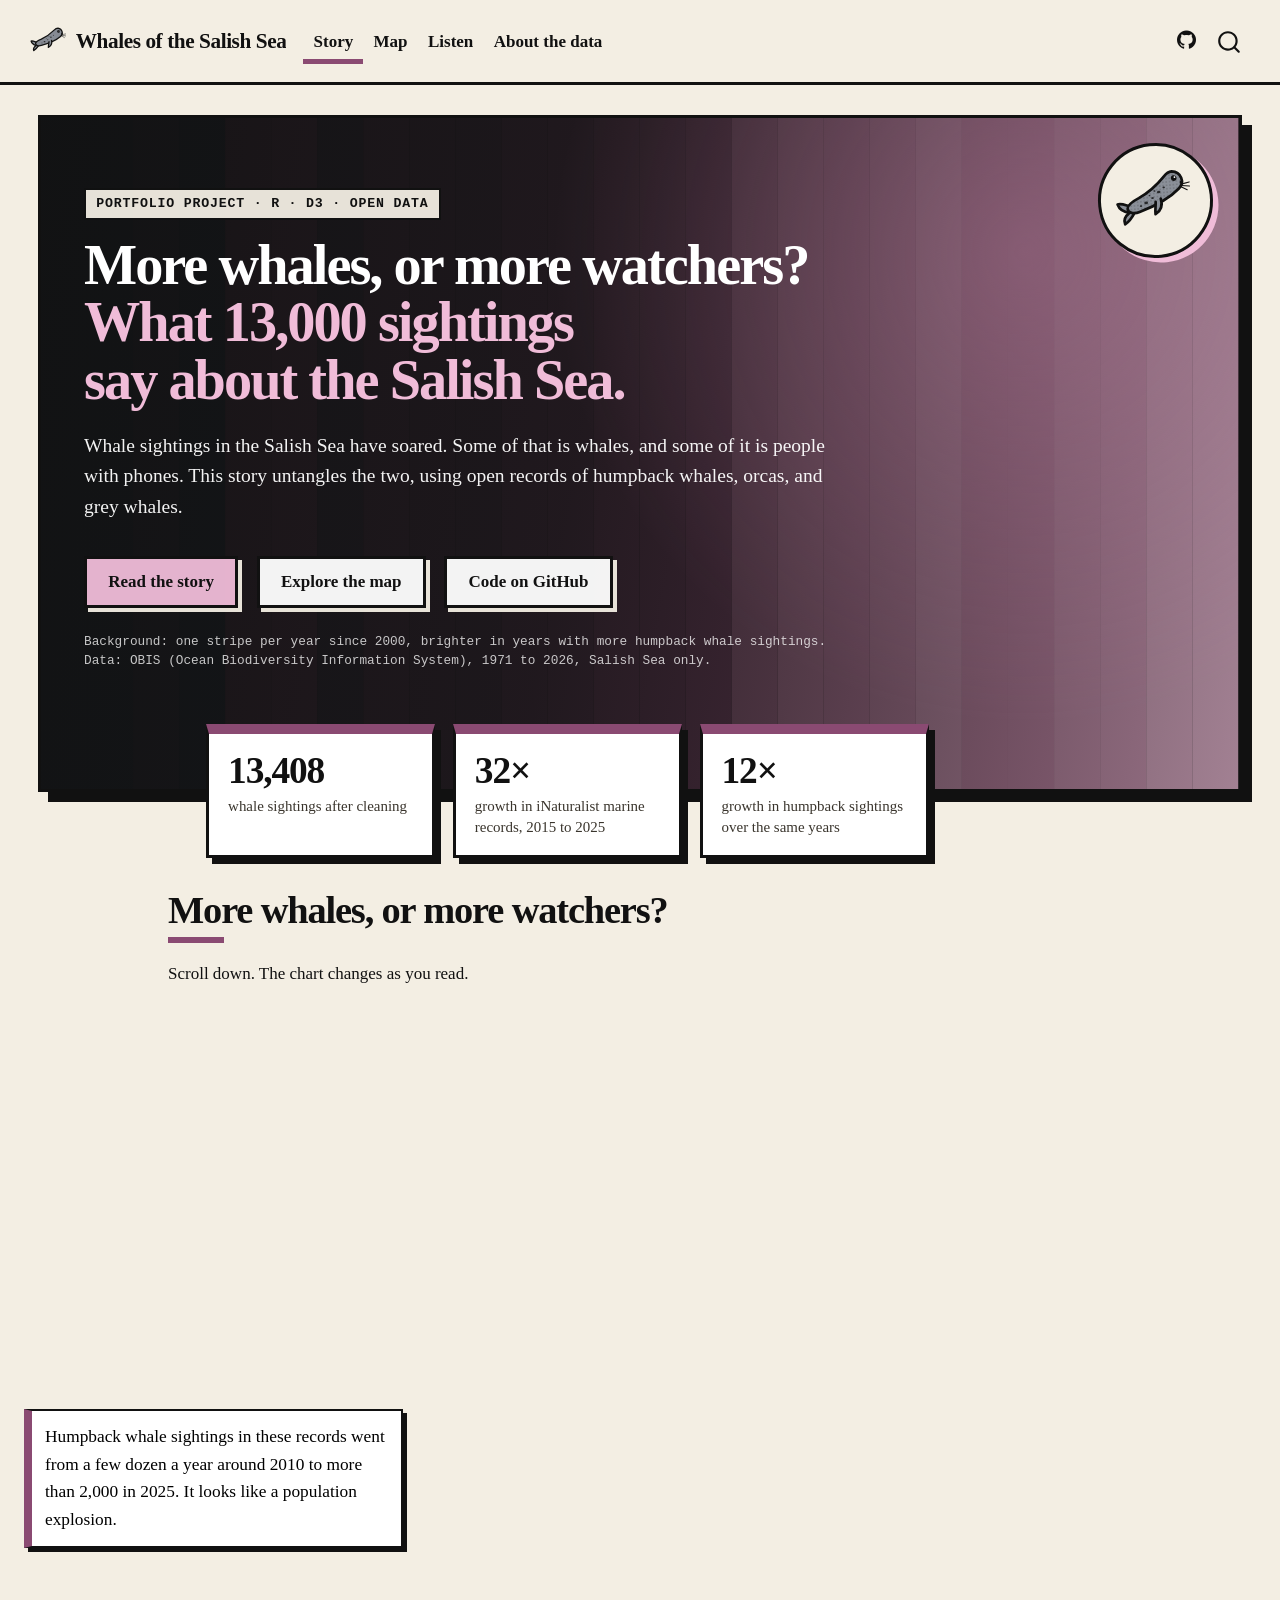
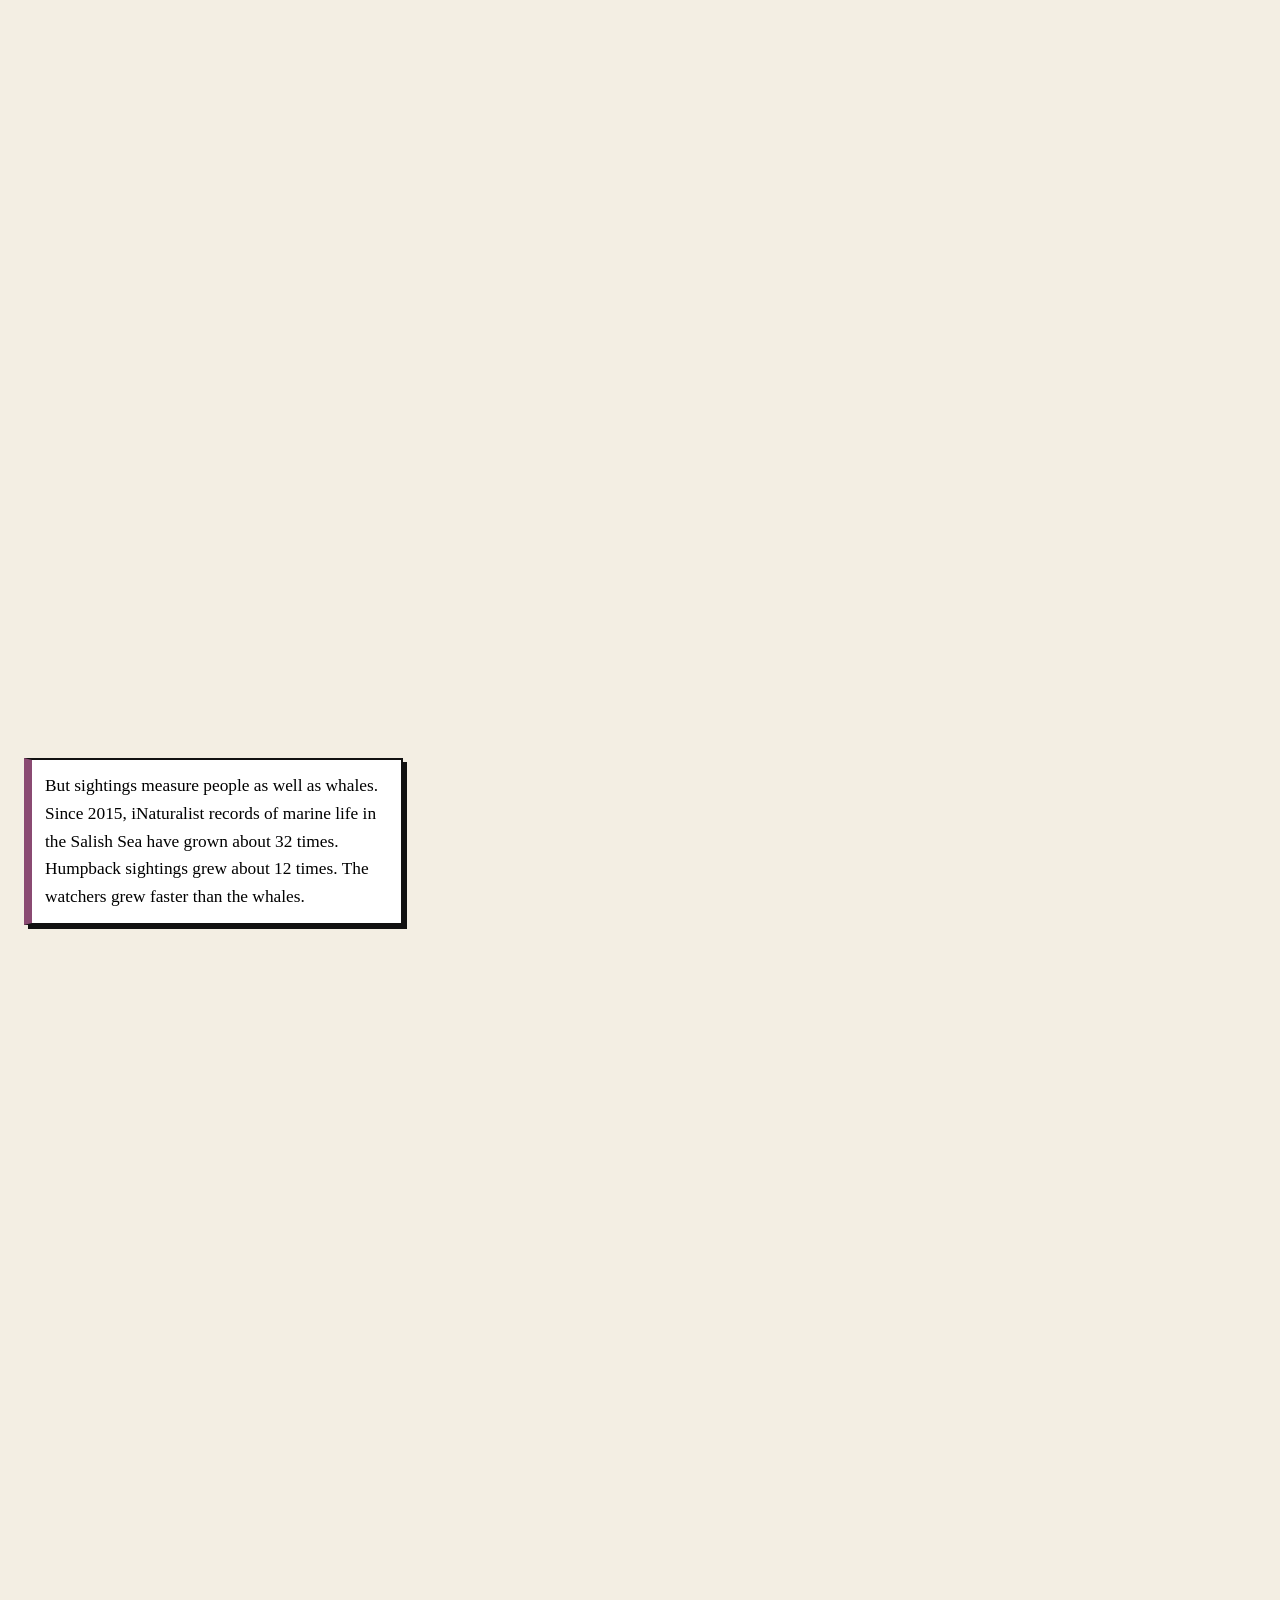
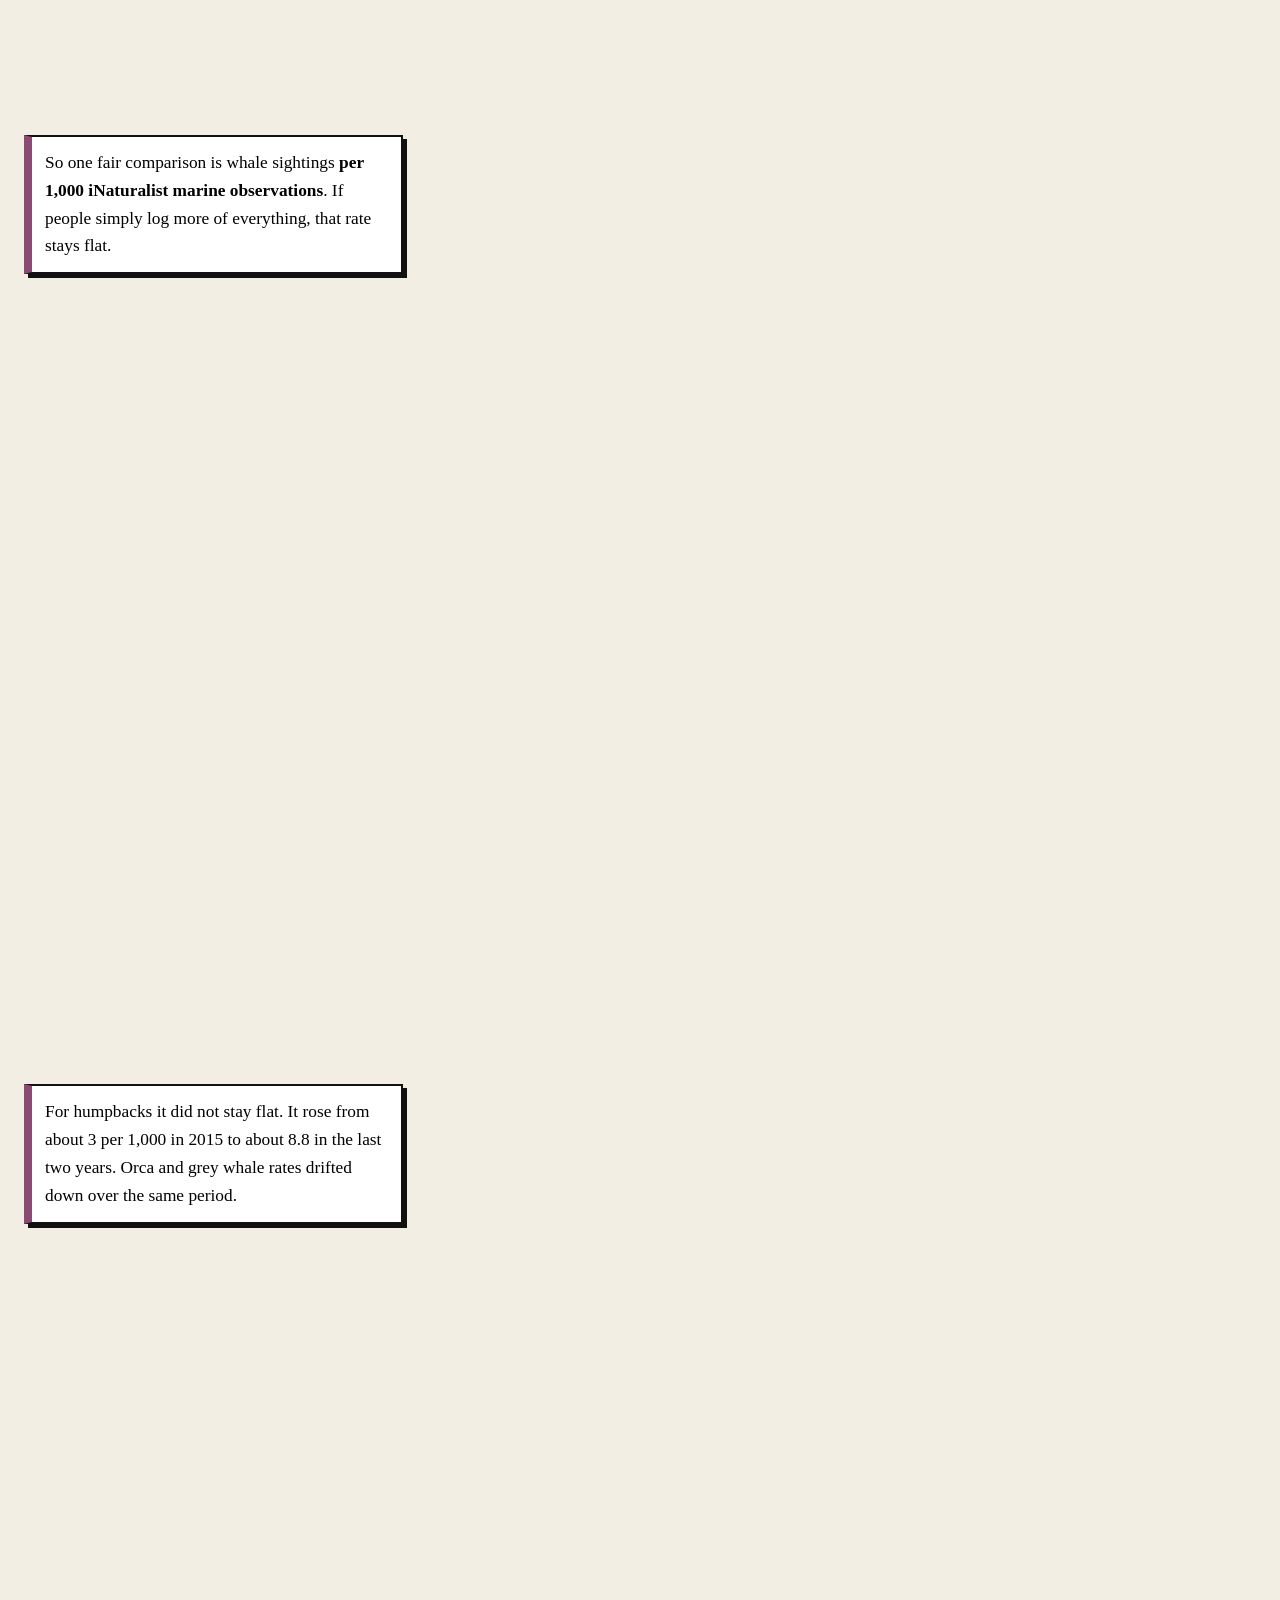
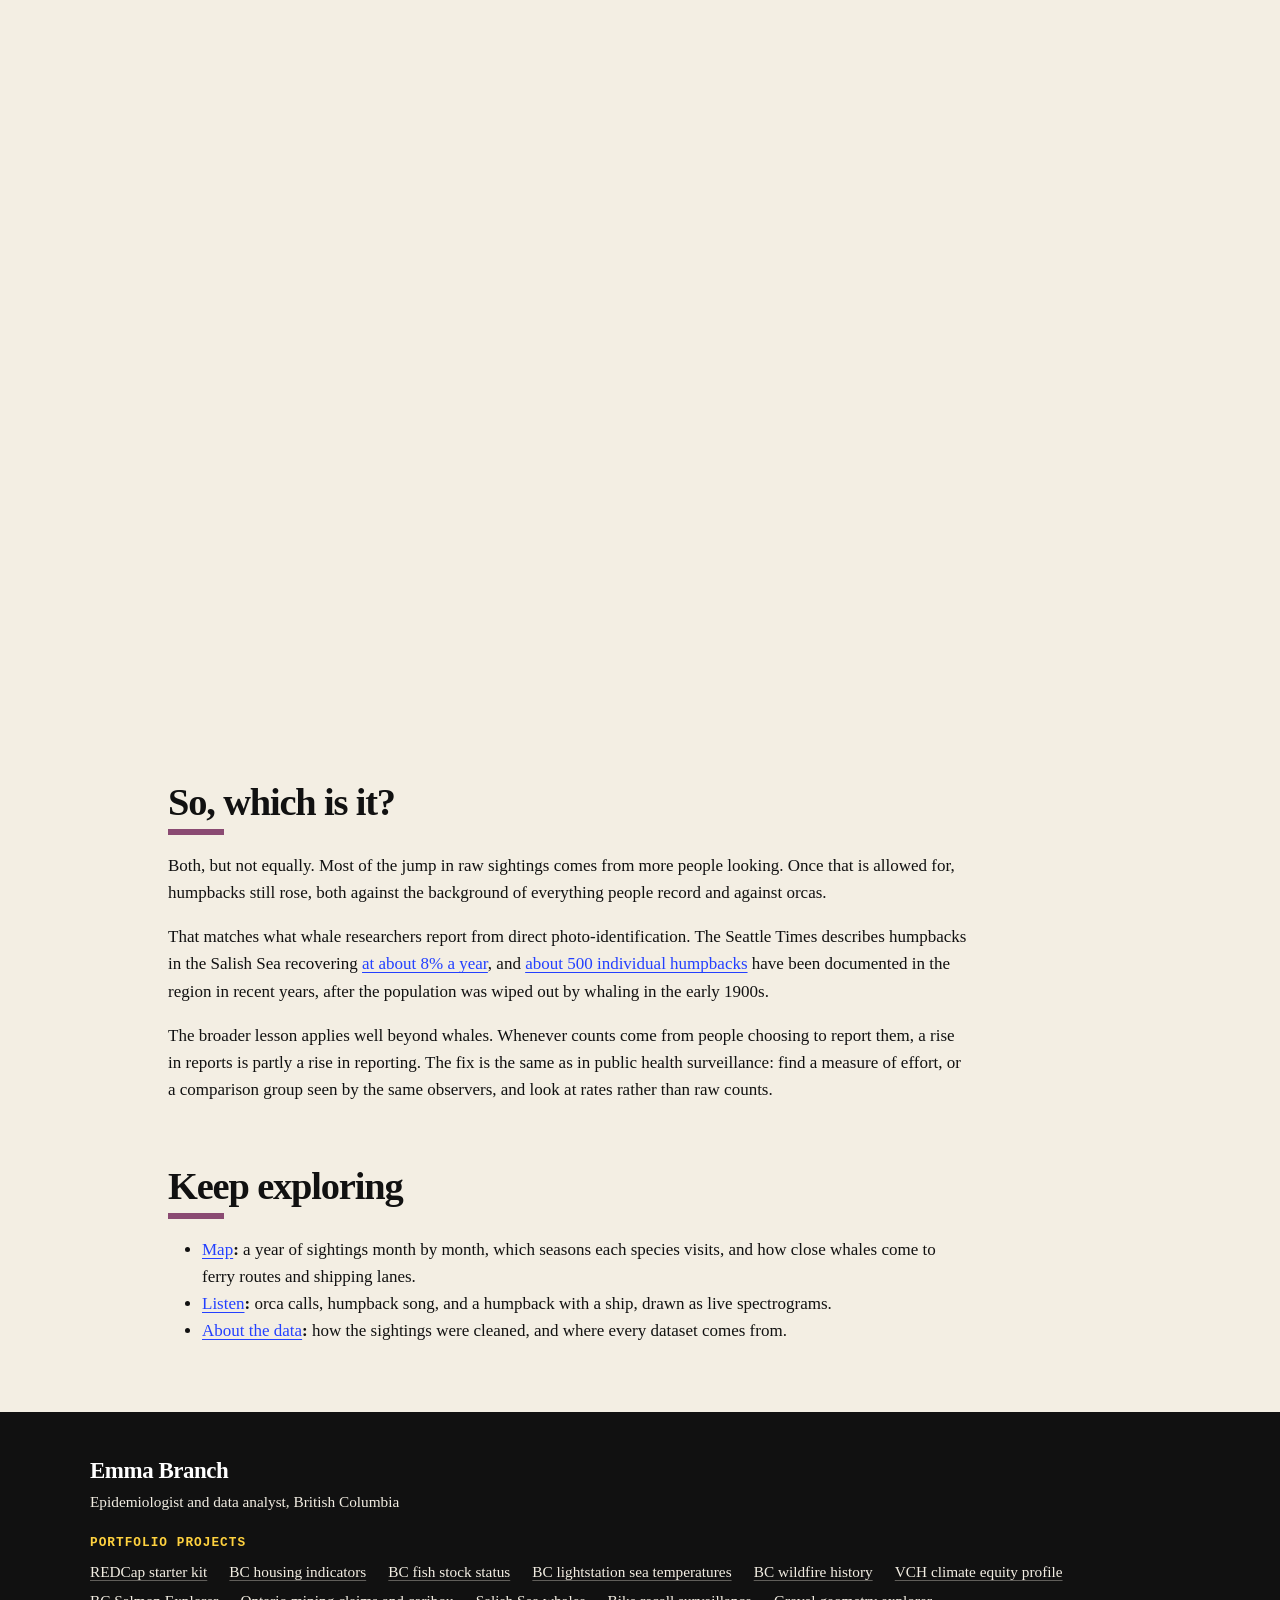
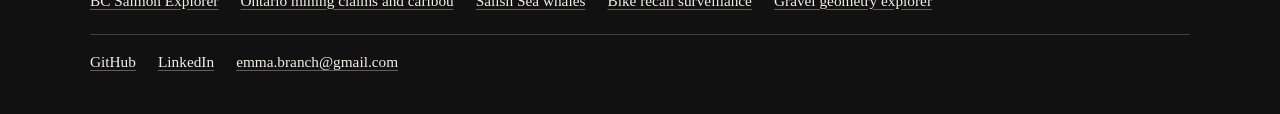
==== commit e71a4686: "Story charts and widgets: brand colours, fonts, and ink-and-paper look; seal badge fix" ====
--- a/docs/index.html
+++ b/docs/index.html
@@ -51,9 +51,9 @@
 <link href="site_libs/quarto-html/quarto-syntax-highlighting-06df27c8158acedd5d263560cd4ba62e.css" rel="stylesheet" class="quarto-color-scheme-extra" id="quarto-text-highlighting-styles">
 <script src="site_libs/bootstrap/bootstrap.min.js"></script>
 <link href="site_libs/bootstrap/bootstrap-icons.css" rel="stylesheet">
-<link href="site_libs/bootstrap/bootstrap-23dc4ad259fd42620bc14343bd6ec917.min.css" rel="stylesheet" append-hash="true" class="quarto-color-scheme" id="quarto-bootstrap" data-mode="light">
-<link href="site_libs/bootstrap/bootstrap-dark-389224fd743bcbd67646e5d8cfeca81c.min.css" rel="stylesheet" append-hash="true" class="quarto-color-scheme quarto-color-alternate" id="quarto-bootstrap" data-mode="light">
-<link href="site_libs/bootstrap/bootstrap-23dc4ad259fd42620bc14343bd6ec917.min.css" rel="stylesheet" append-hash="true" class="quarto-color-scheme-extra" id="quarto-bootstrap" data-mode="light">
+<link href="site_libs/bootstrap/bootstrap-f55e9e3fc81f5ff8fdddc4761b2e5364.min.css" rel="stylesheet" append-hash="true" class="quarto-color-scheme" id="quarto-bootstrap" data-mode="light">
+<link href="site_libs/bootstrap/bootstrap-dark-1f1f4d4f3753f11aaa41d4fc4f0666ec.min.css" rel="stylesheet" append-hash="true" class="quarto-color-scheme quarto-color-alternate" id="quarto-bootstrap" data-mode="light">
+<link href="site_libs/bootstrap/bootstrap-f55e9e3fc81f5ff8fdddc4761b2e5364.min.css" rel="stylesheet" append-hash="true" class="quarto-color-scheme-extra" id="quarto-bootstrap" data-mode="light">
 <script src="site_libs/quarto-contrib/intersection-observer-polyfill-1.0.0/intersection-observer.js"></script>
 <script src="site_libs/quarto-contrib/scrollama-3.2.0/scrollama.min.js"></script>
 <script src="site_libs/quarto-contrib/closeread-0.1.0/closeread.js"></script>
@@ -152,10 +152,10 @@
       <!-- user-provided yaml closeread style options -->
       <style>
         :root {
-          --cr-narrative-text-color-overlay: #ffffff;
+          --cr-section-background-color: transparent;
+--cr-narrative-background-color-sidebar: transparent;
 --cr-narrative-background-color-overlay: rgba(17, 17, 17, 0.92);
---cr-section-background-color: transparent;
---cr-narrative-background-color-sidebar: transparent;
+--cr-narrative-text-color-overlay: #ffffff;
         }
       </style>
     
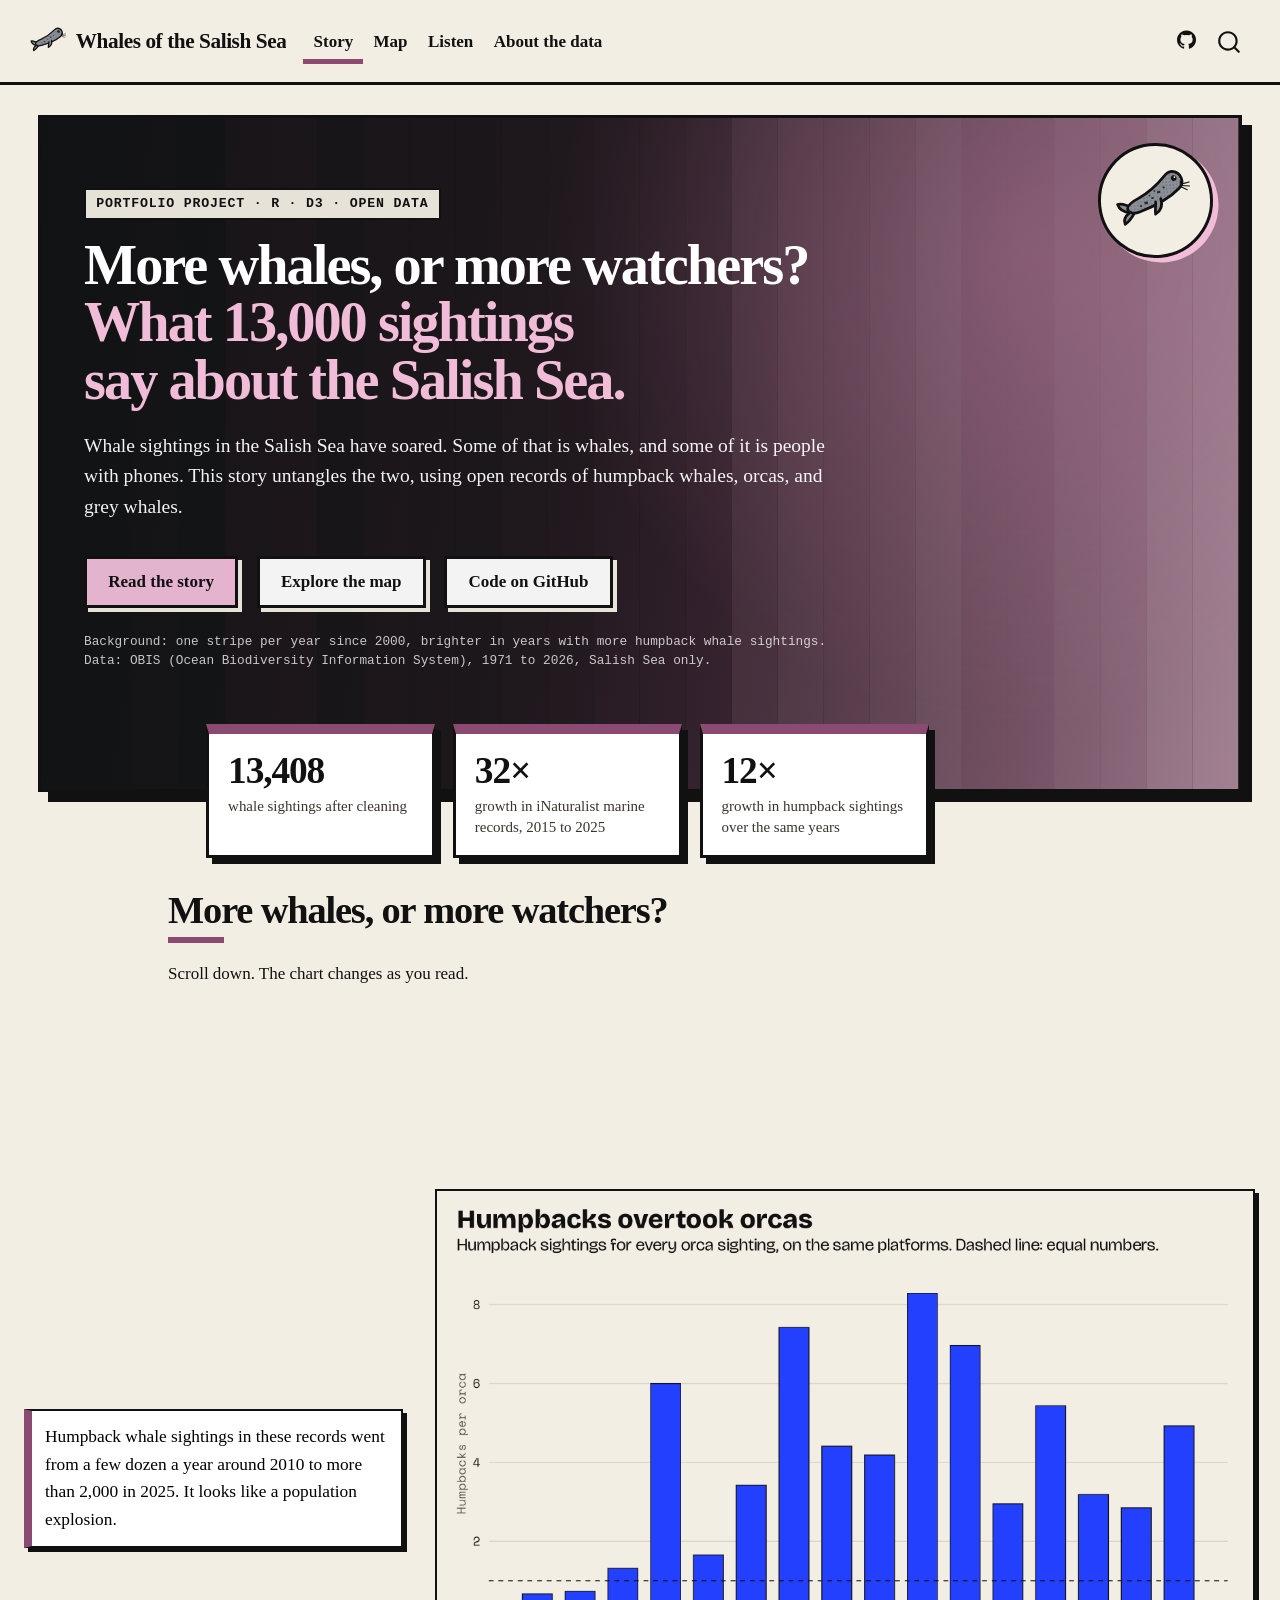
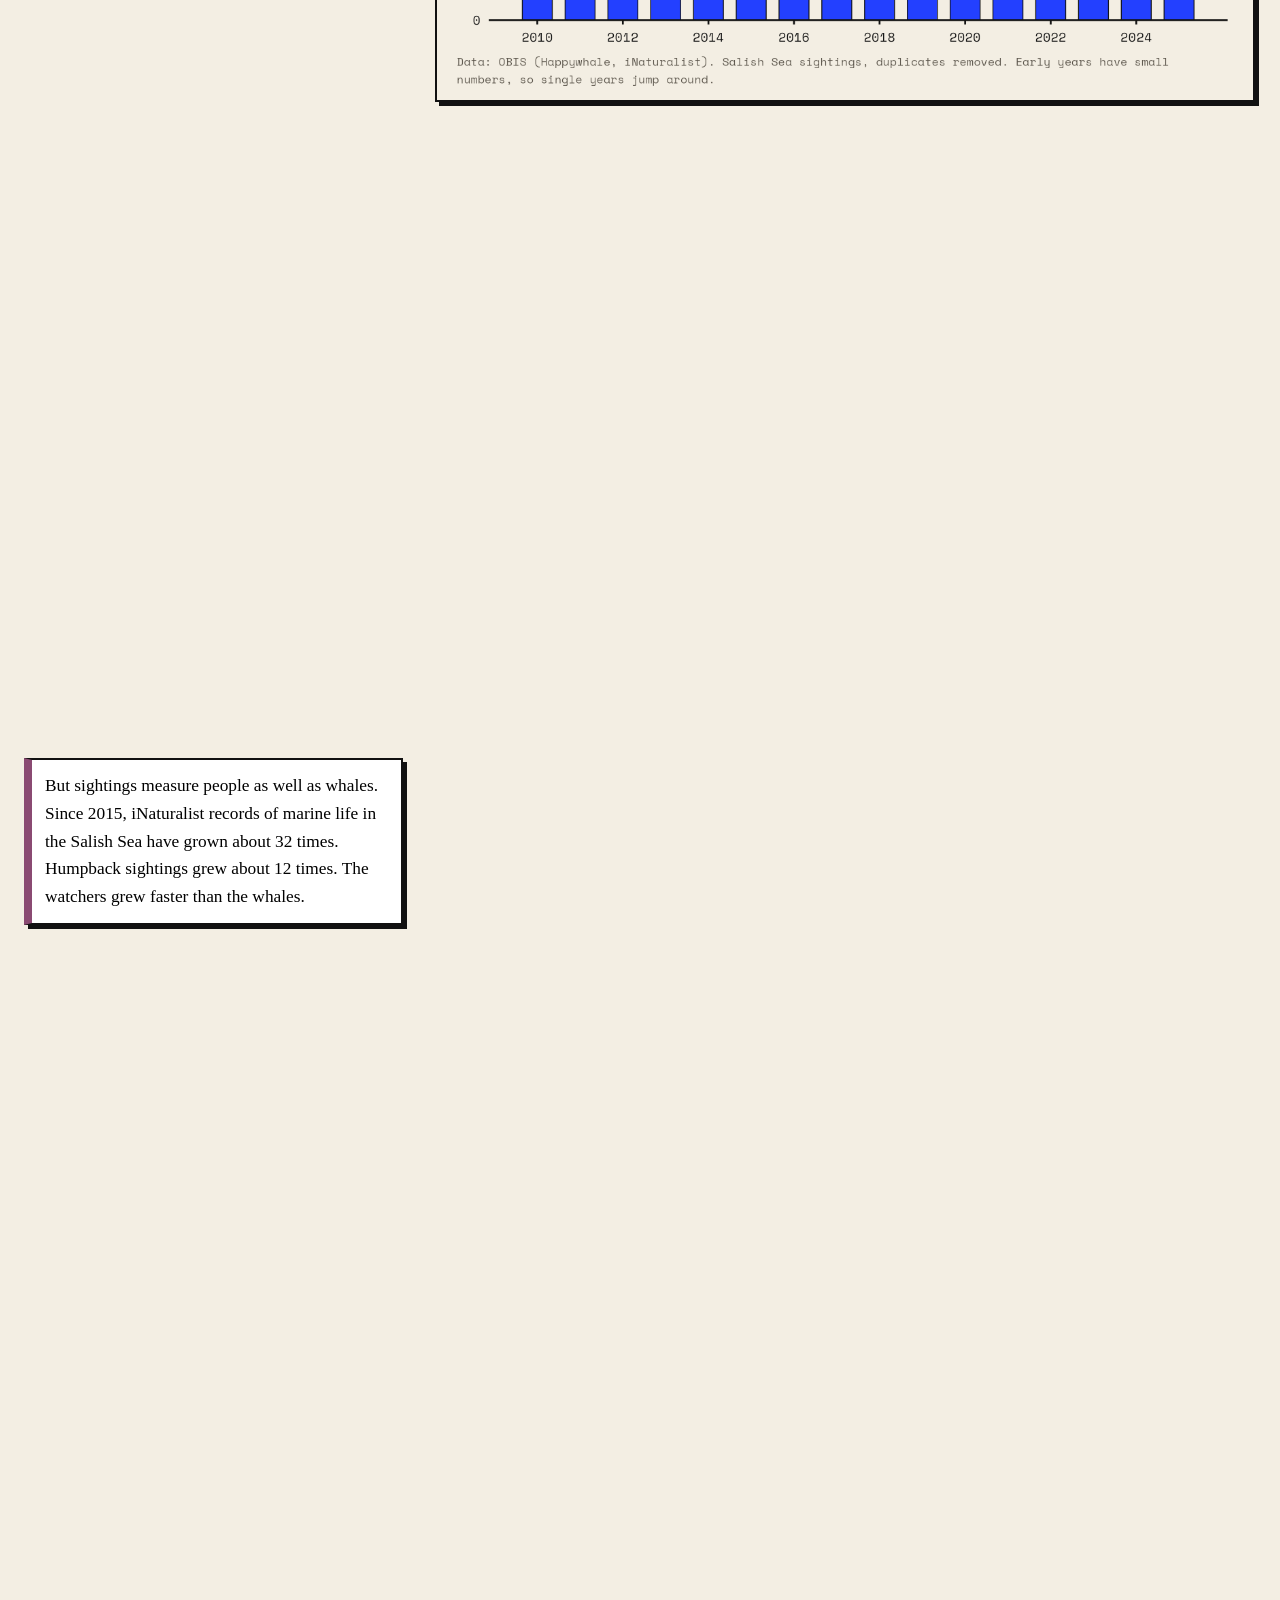
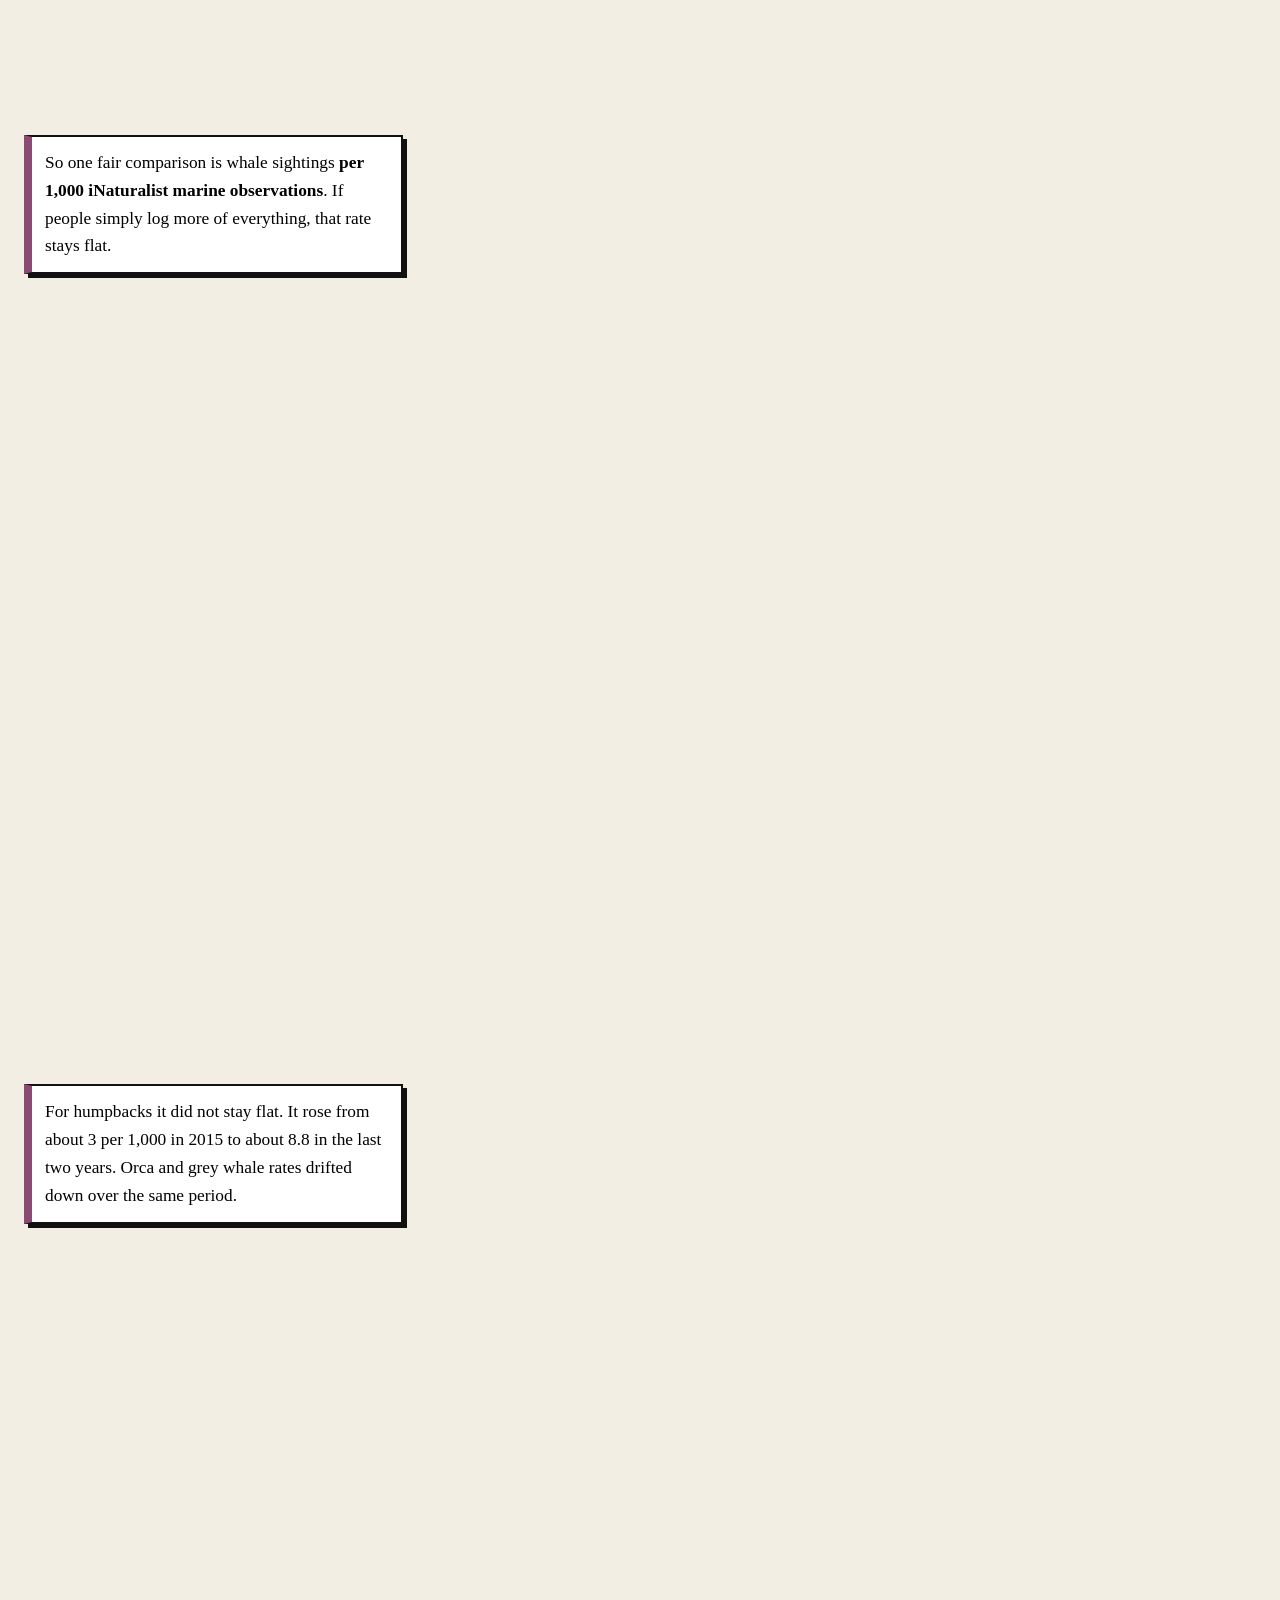
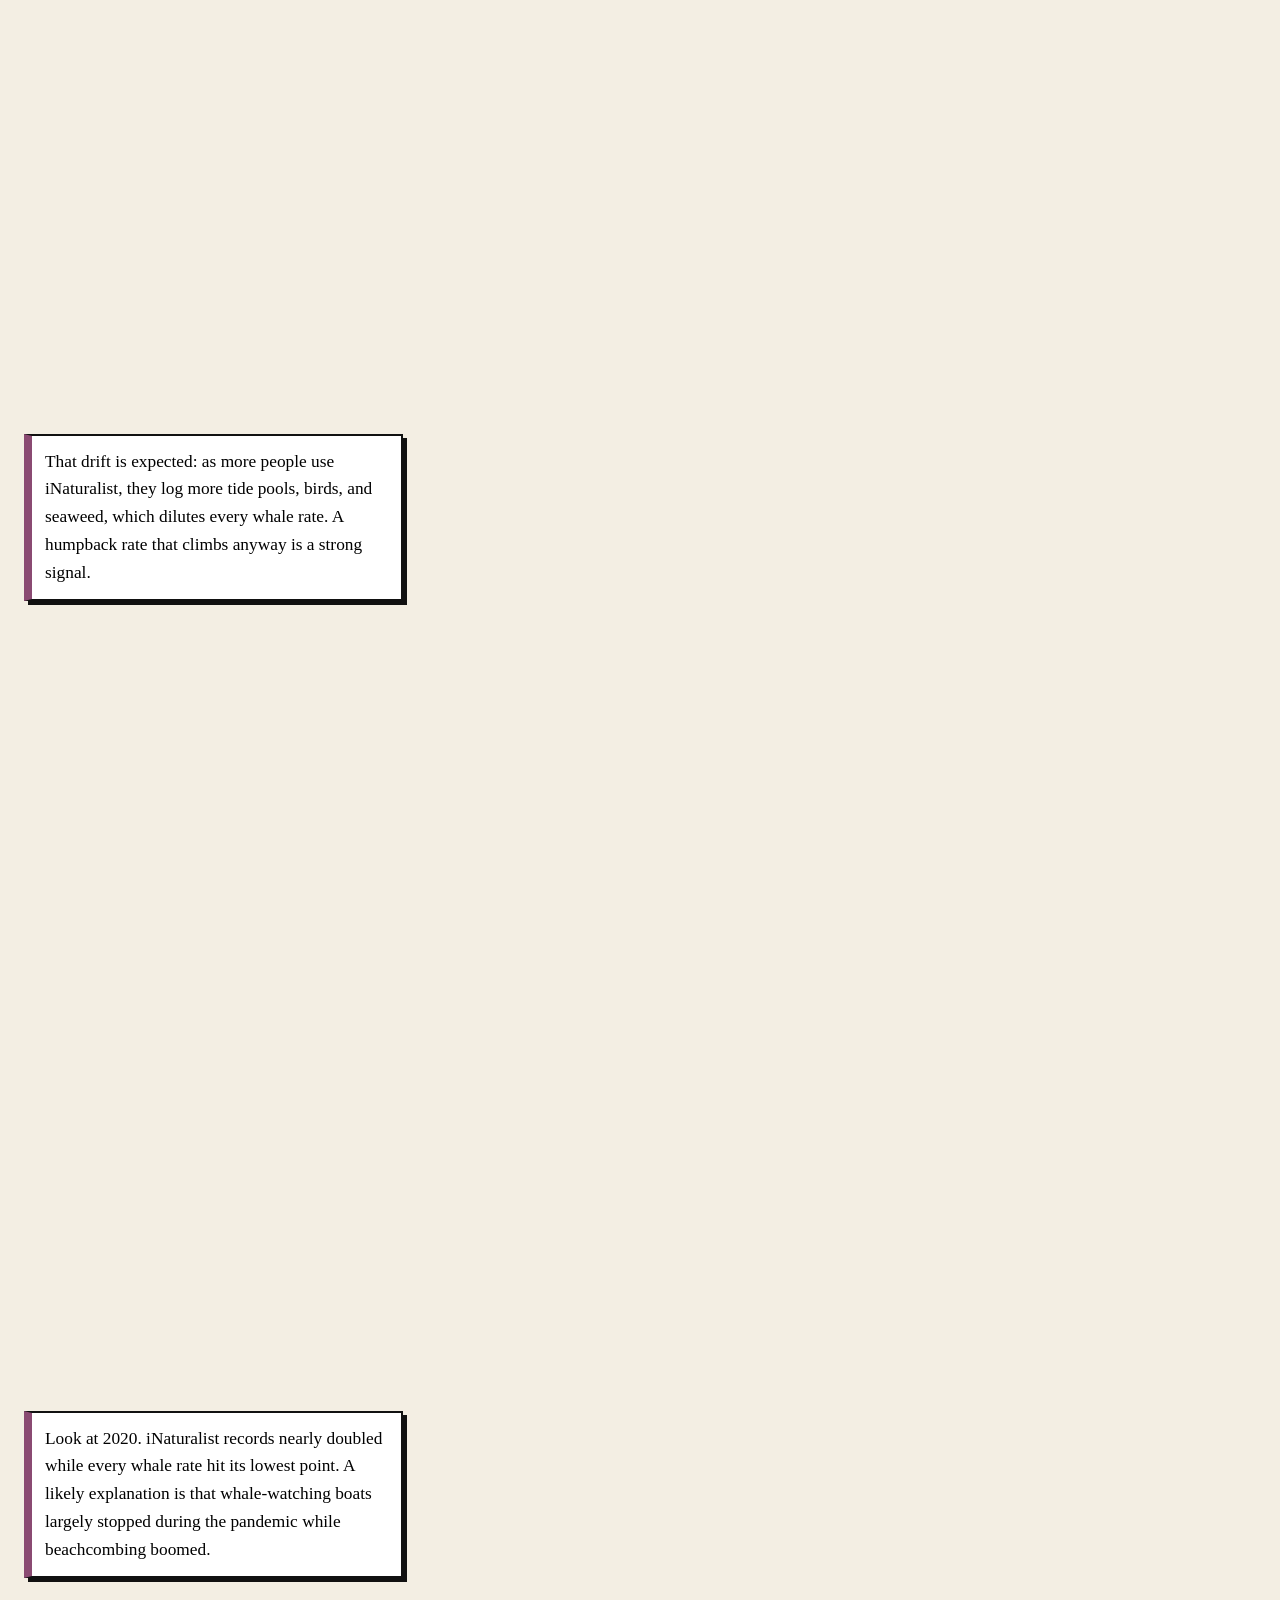
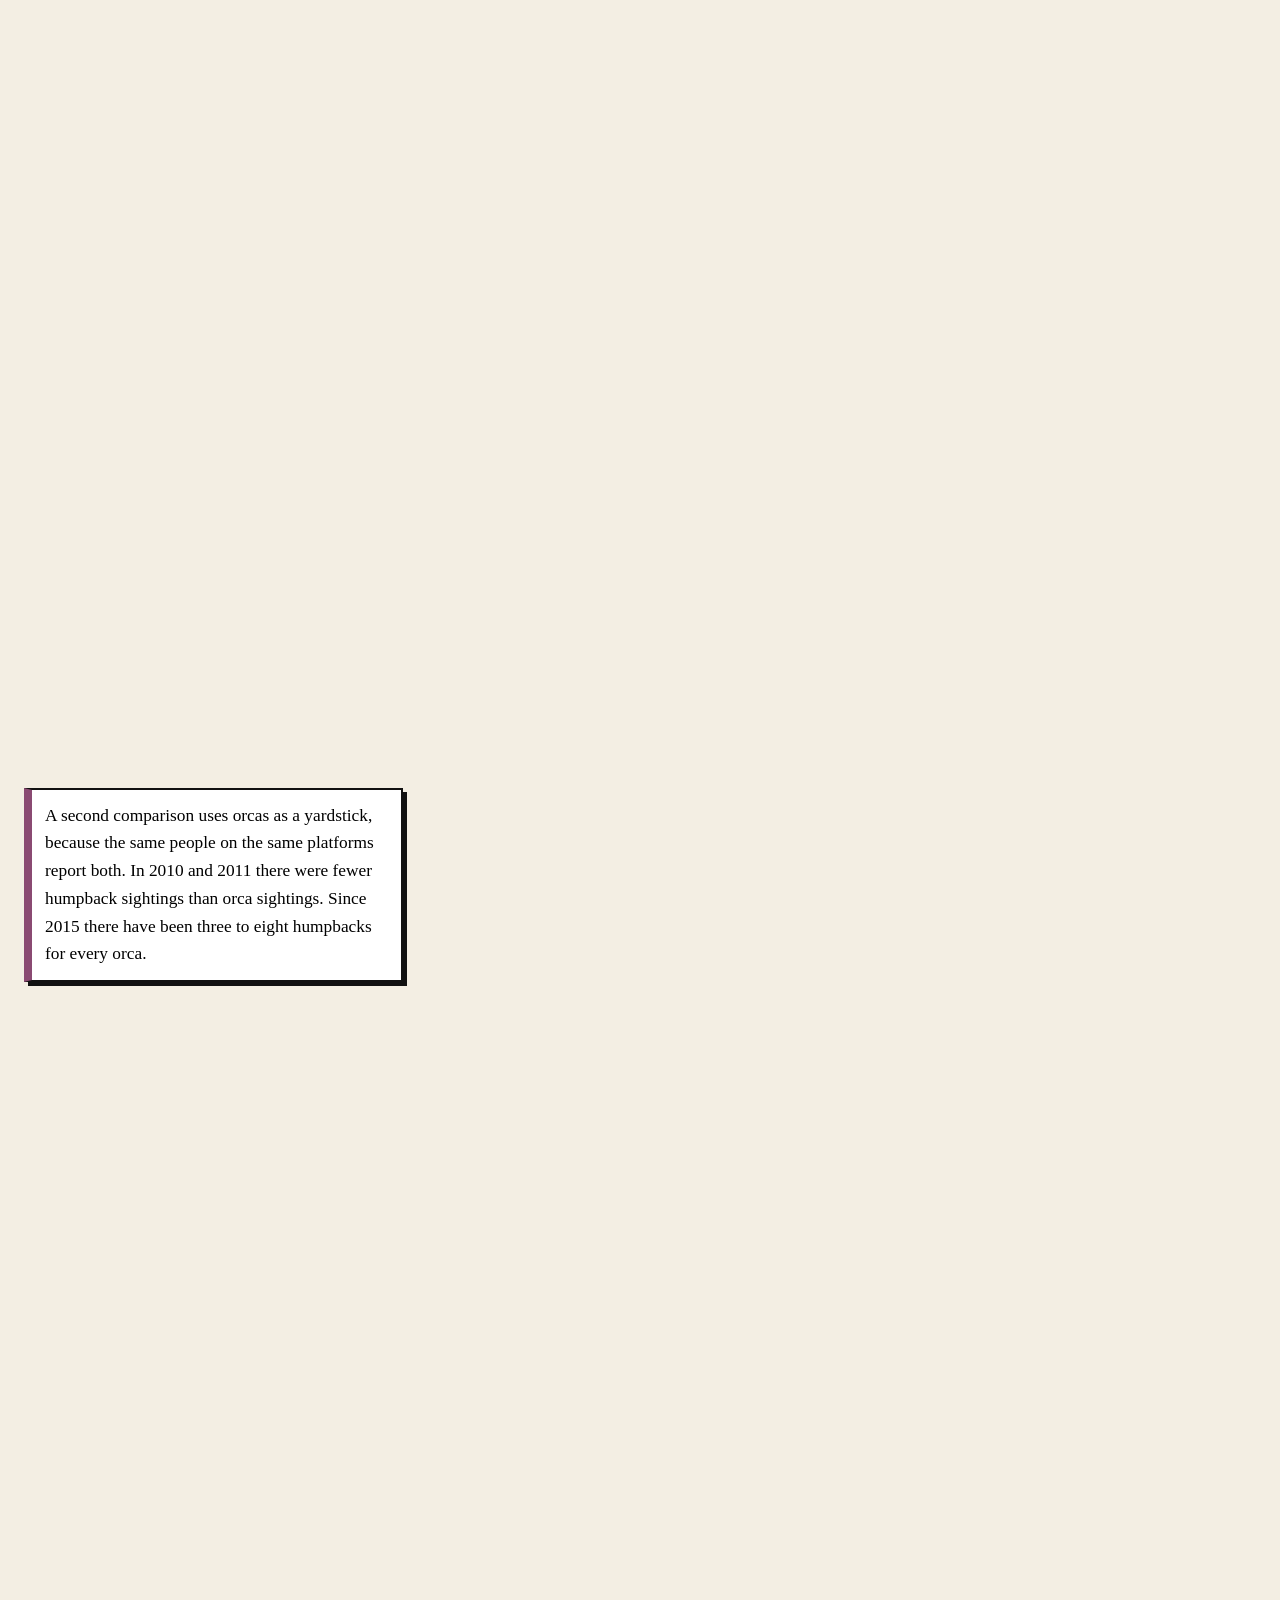
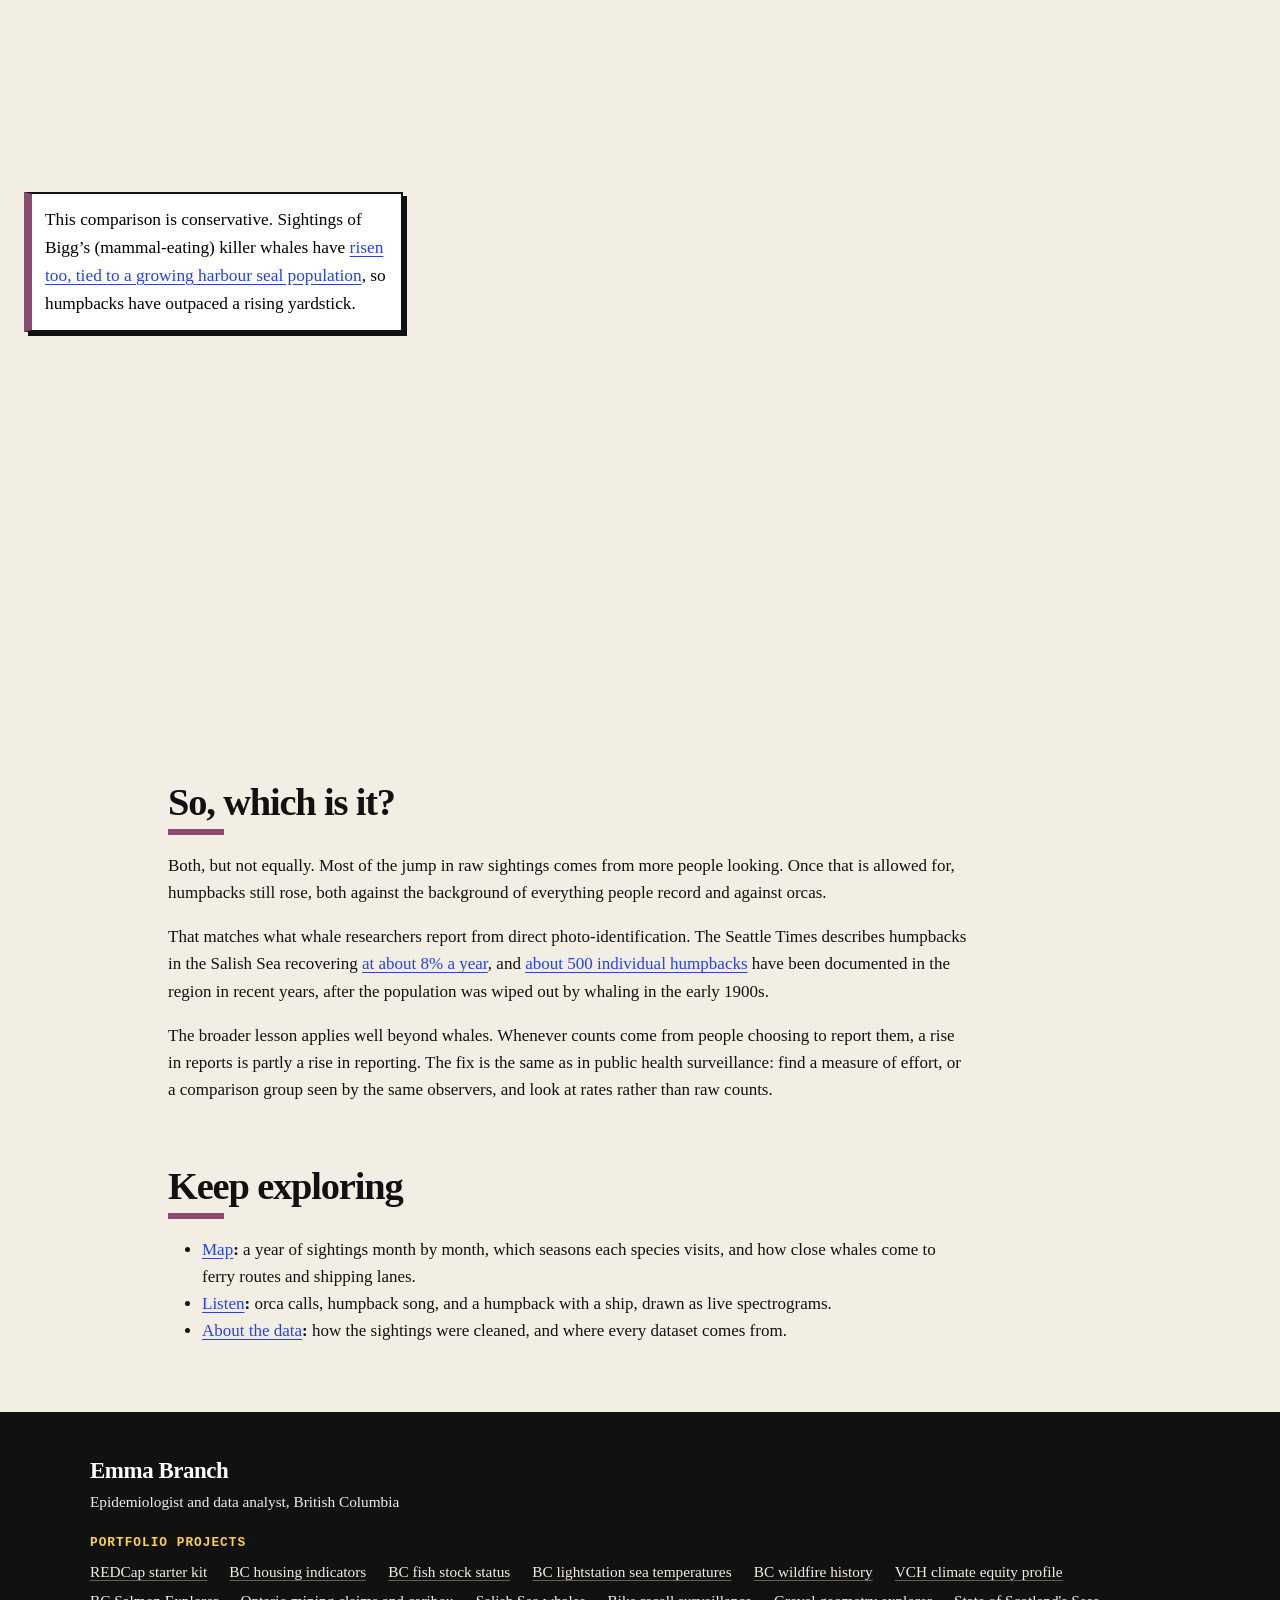
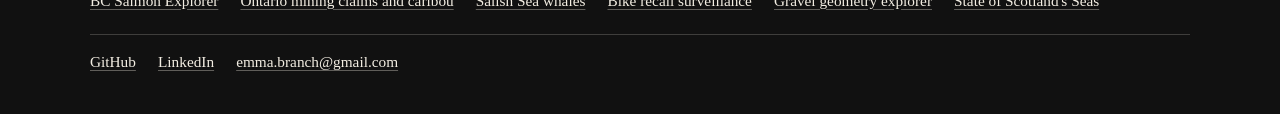
==== commit 24eaddc0: "Footer: add State of Scotland's Seas" ====
--- a/docs/index.html
+++ b/docs/index.html
@@ -152,10 +152,10 @@
       <!-- user-provided yaml closeread style options -->
       <style>
         :root {
-          --cr-section-background-color: transparent;
+          --cr-narrative-text-color-overlay: #ffffff;
+--cr-section-background-color: transparent;
 --cr-narrative-background-color-sidebar: transparent;
 --cr-narrative-background-color-overlay: rgba(17, 17, 17, 0.92);
---cr-narrative-text-color-overlay: #ffffff;
         }
       </style>
     
@@ -314,6 +314,7 @@
       <a href="https://emmabranch.github.io/salish-sea-whales/">Salish Sea whales</a>
       <a href="https://emmabranch.github.io/bike-recall-surveillance/">Bike recall surveillance</a>
       <a href="https://emmabranch.github.io/gravel-geometry/">Gravel geometry explorer</a>
+      <a href="https://emmabranch.github.io/scotland-seas-indicators/">State of Scotland's Seas</a>
     </nav>
     <div class="eb-footer-contact">
       <a href="https://github.com/emmabranch">GitHub</a>
